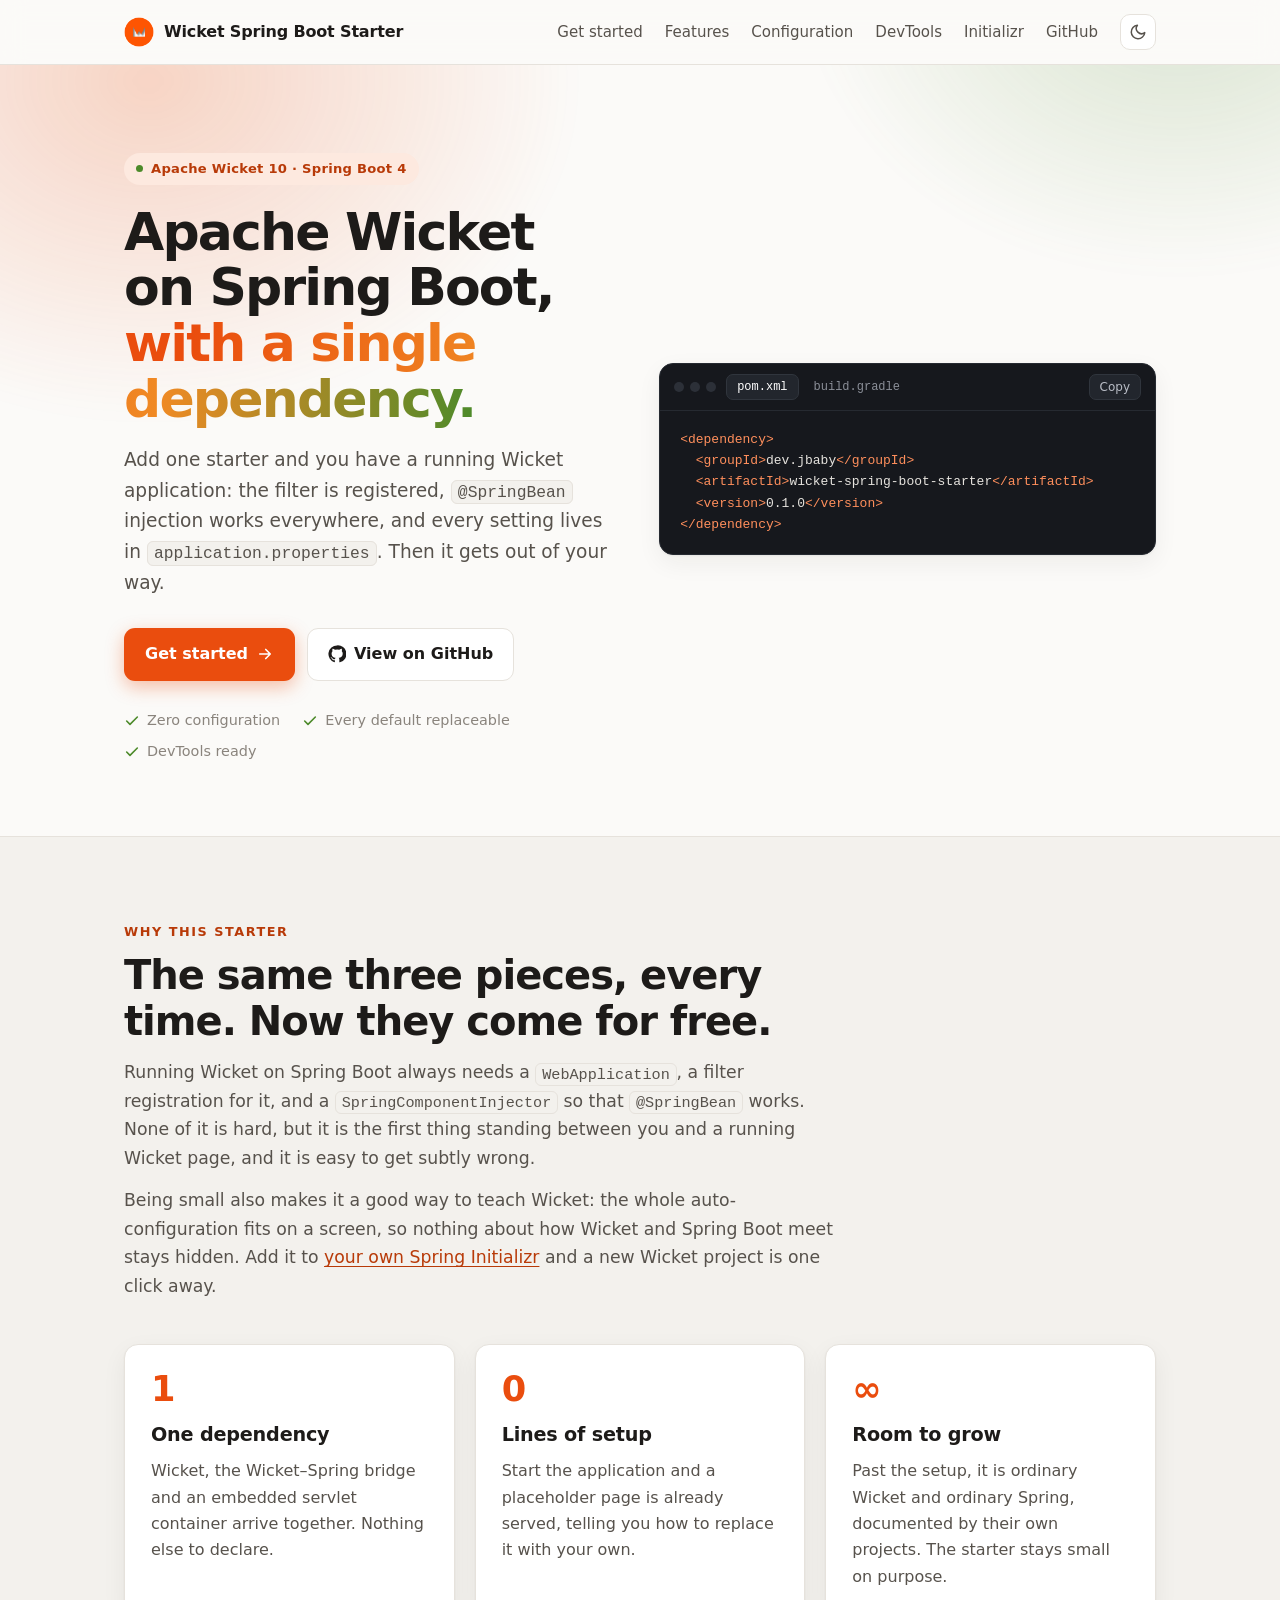
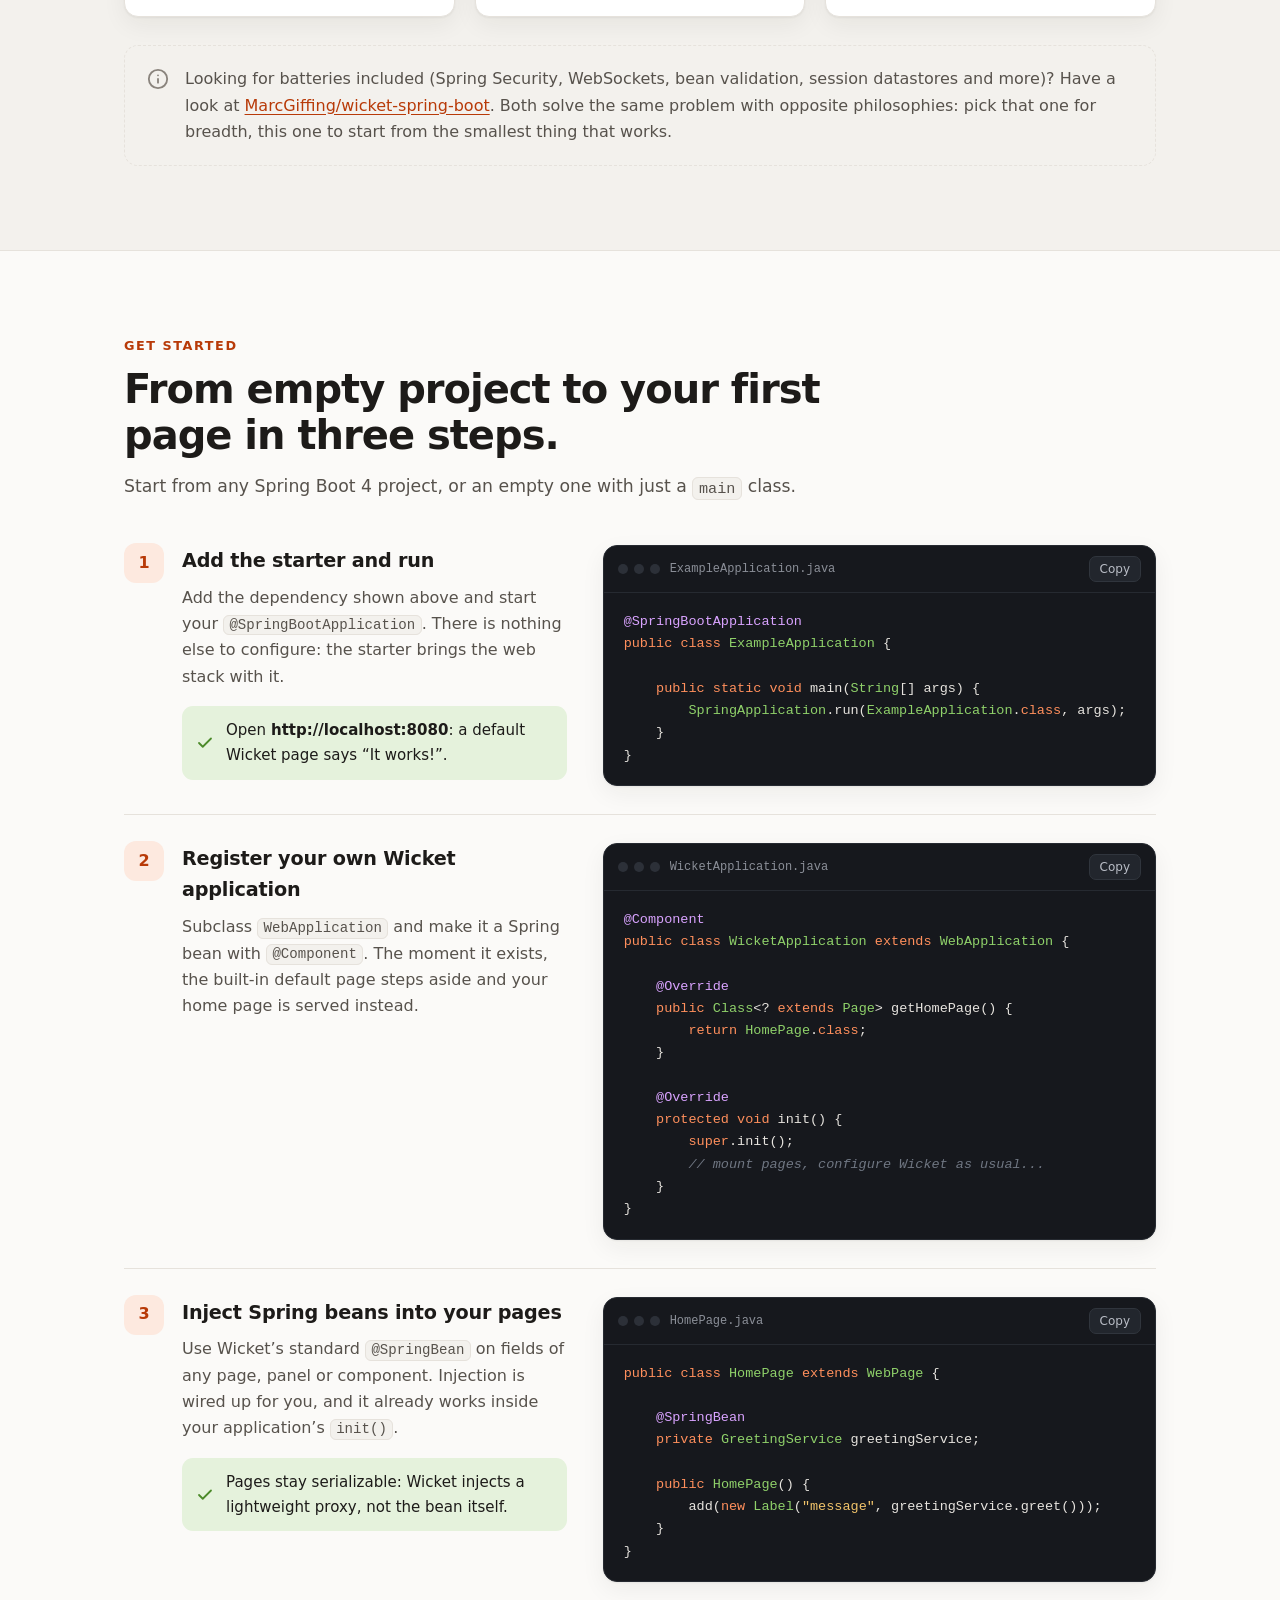
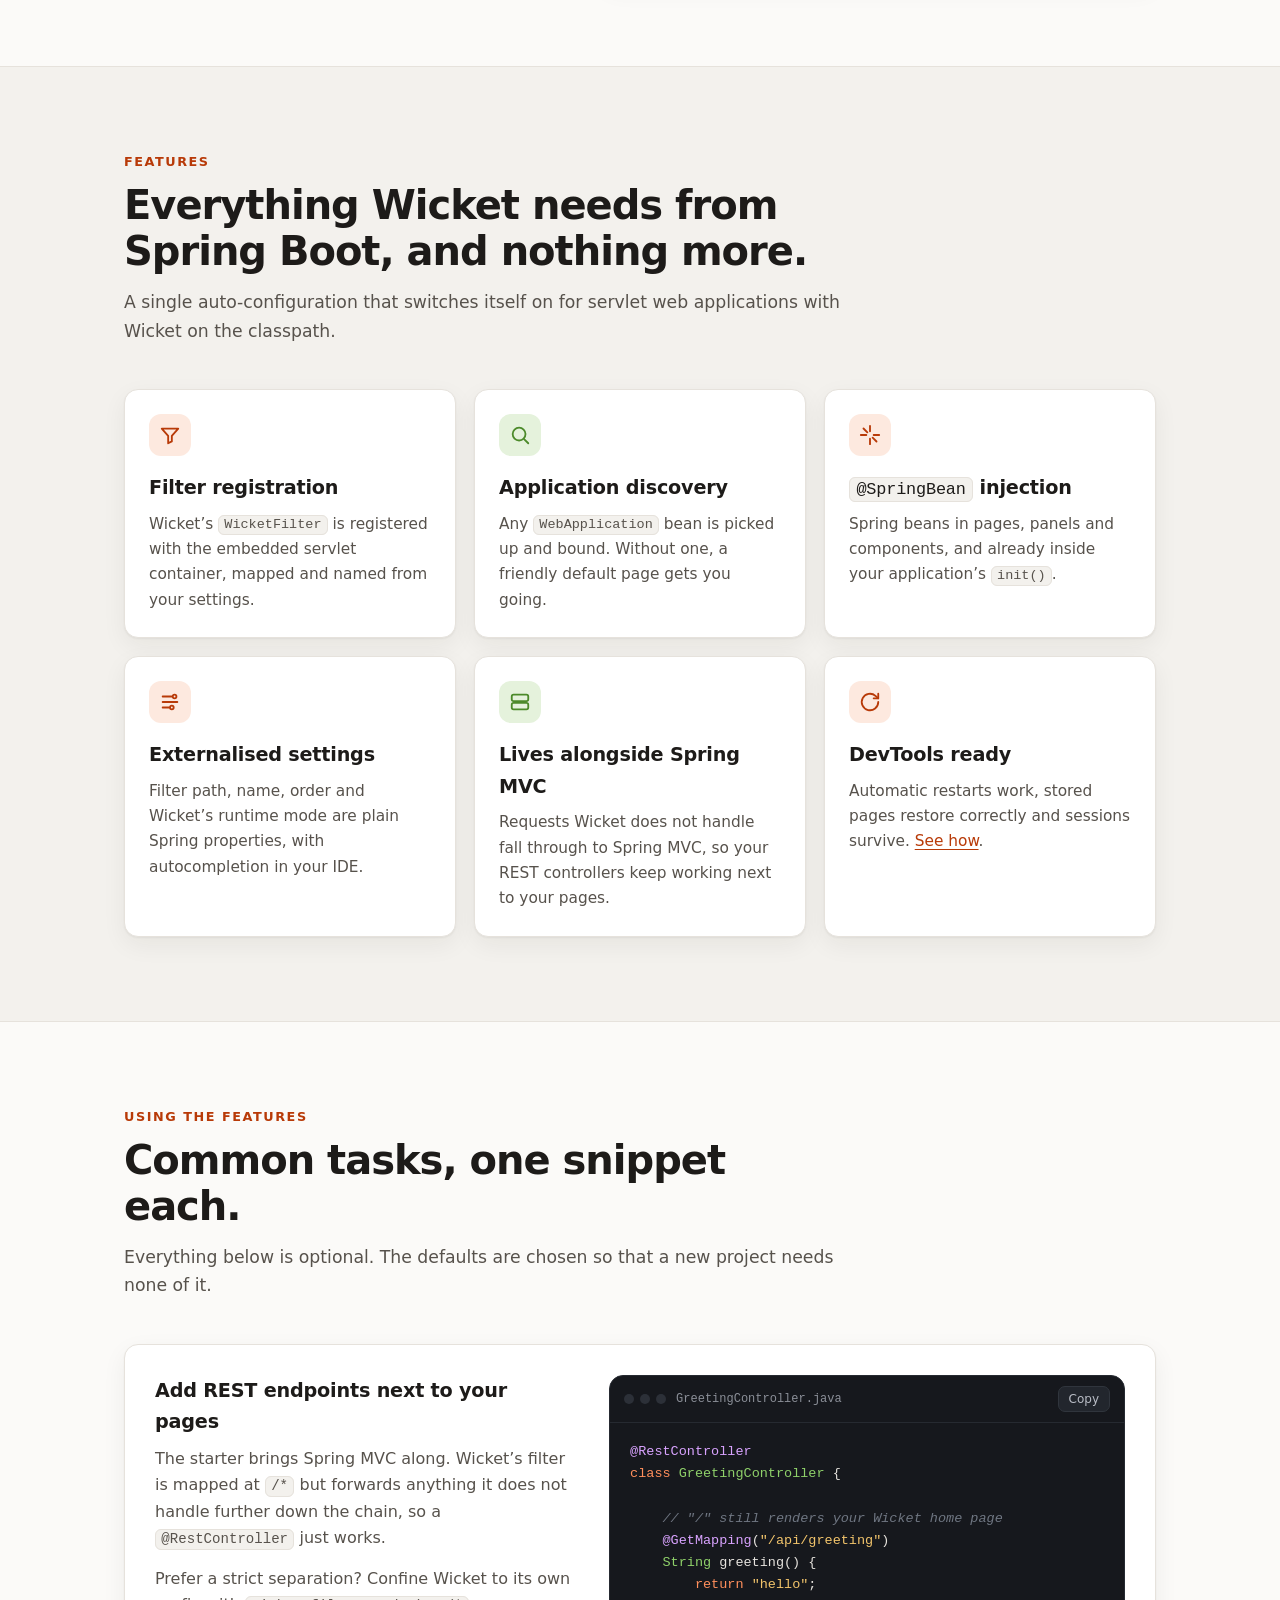
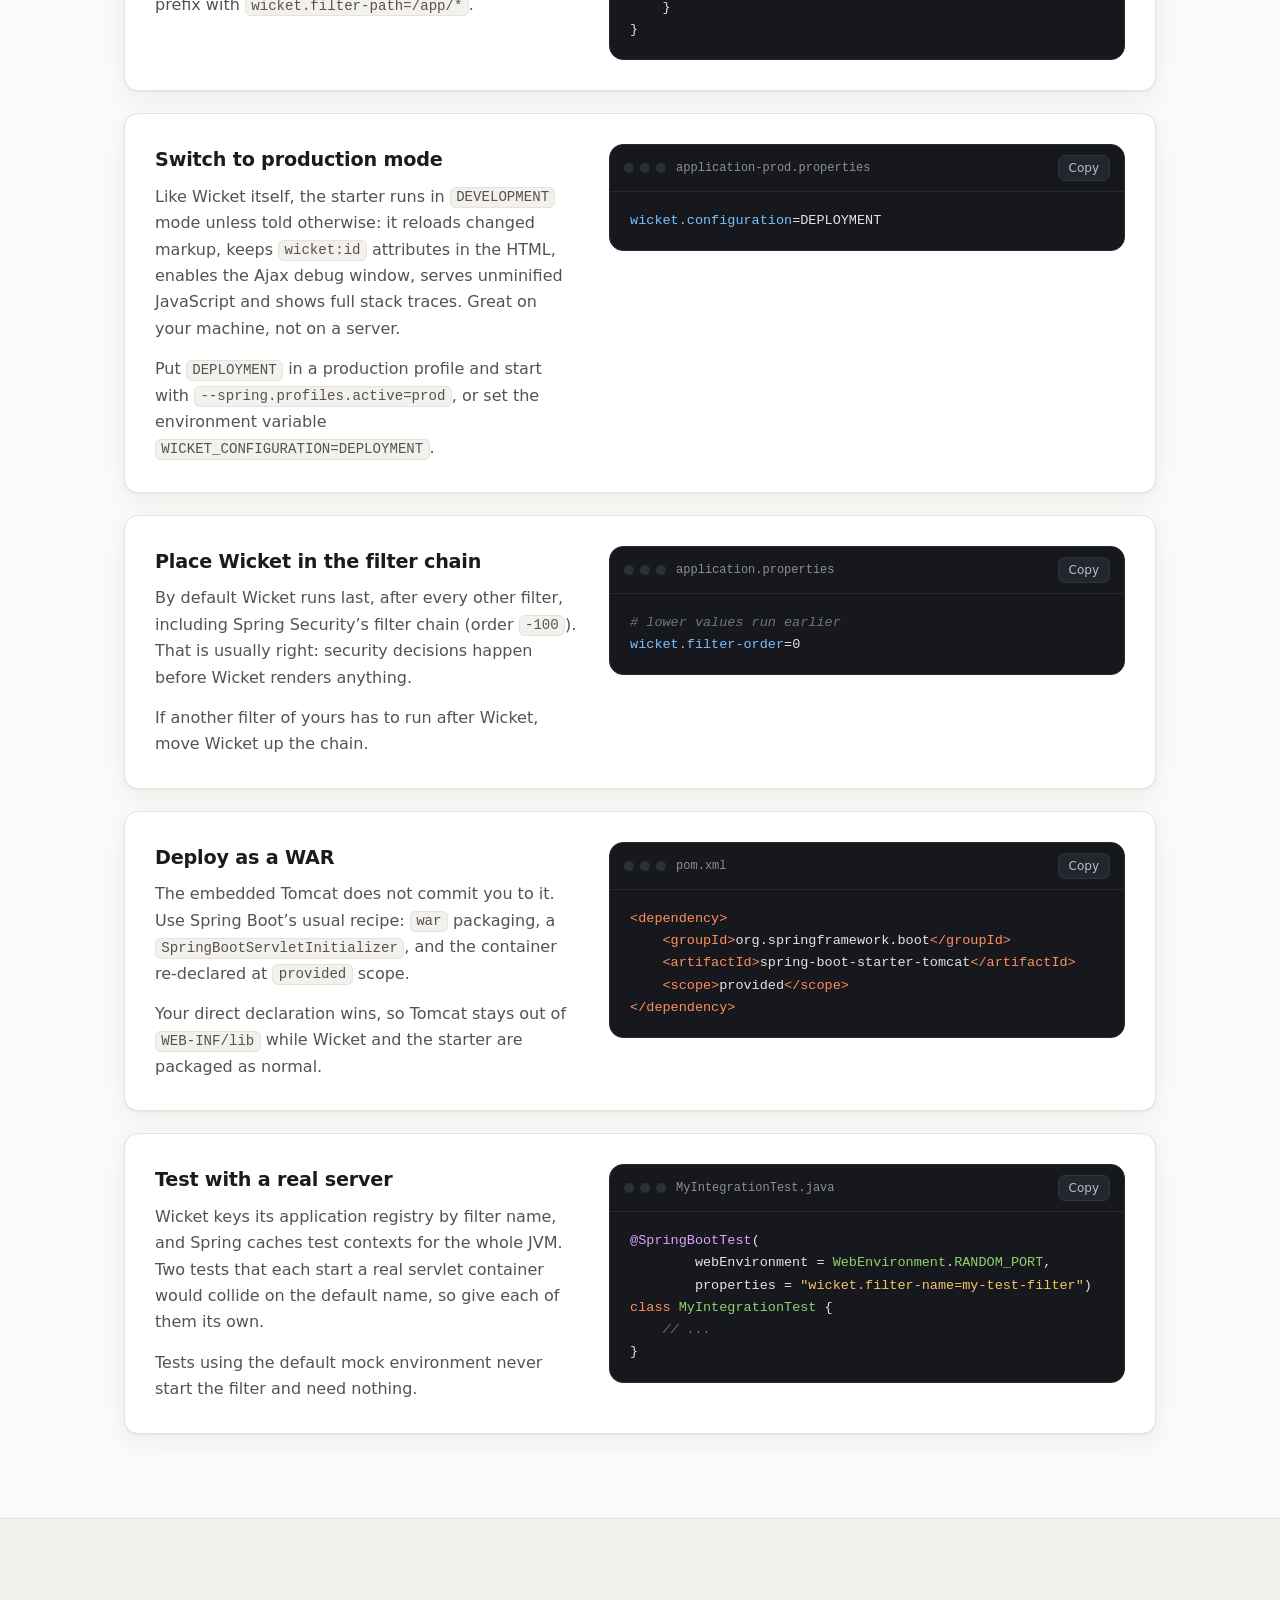
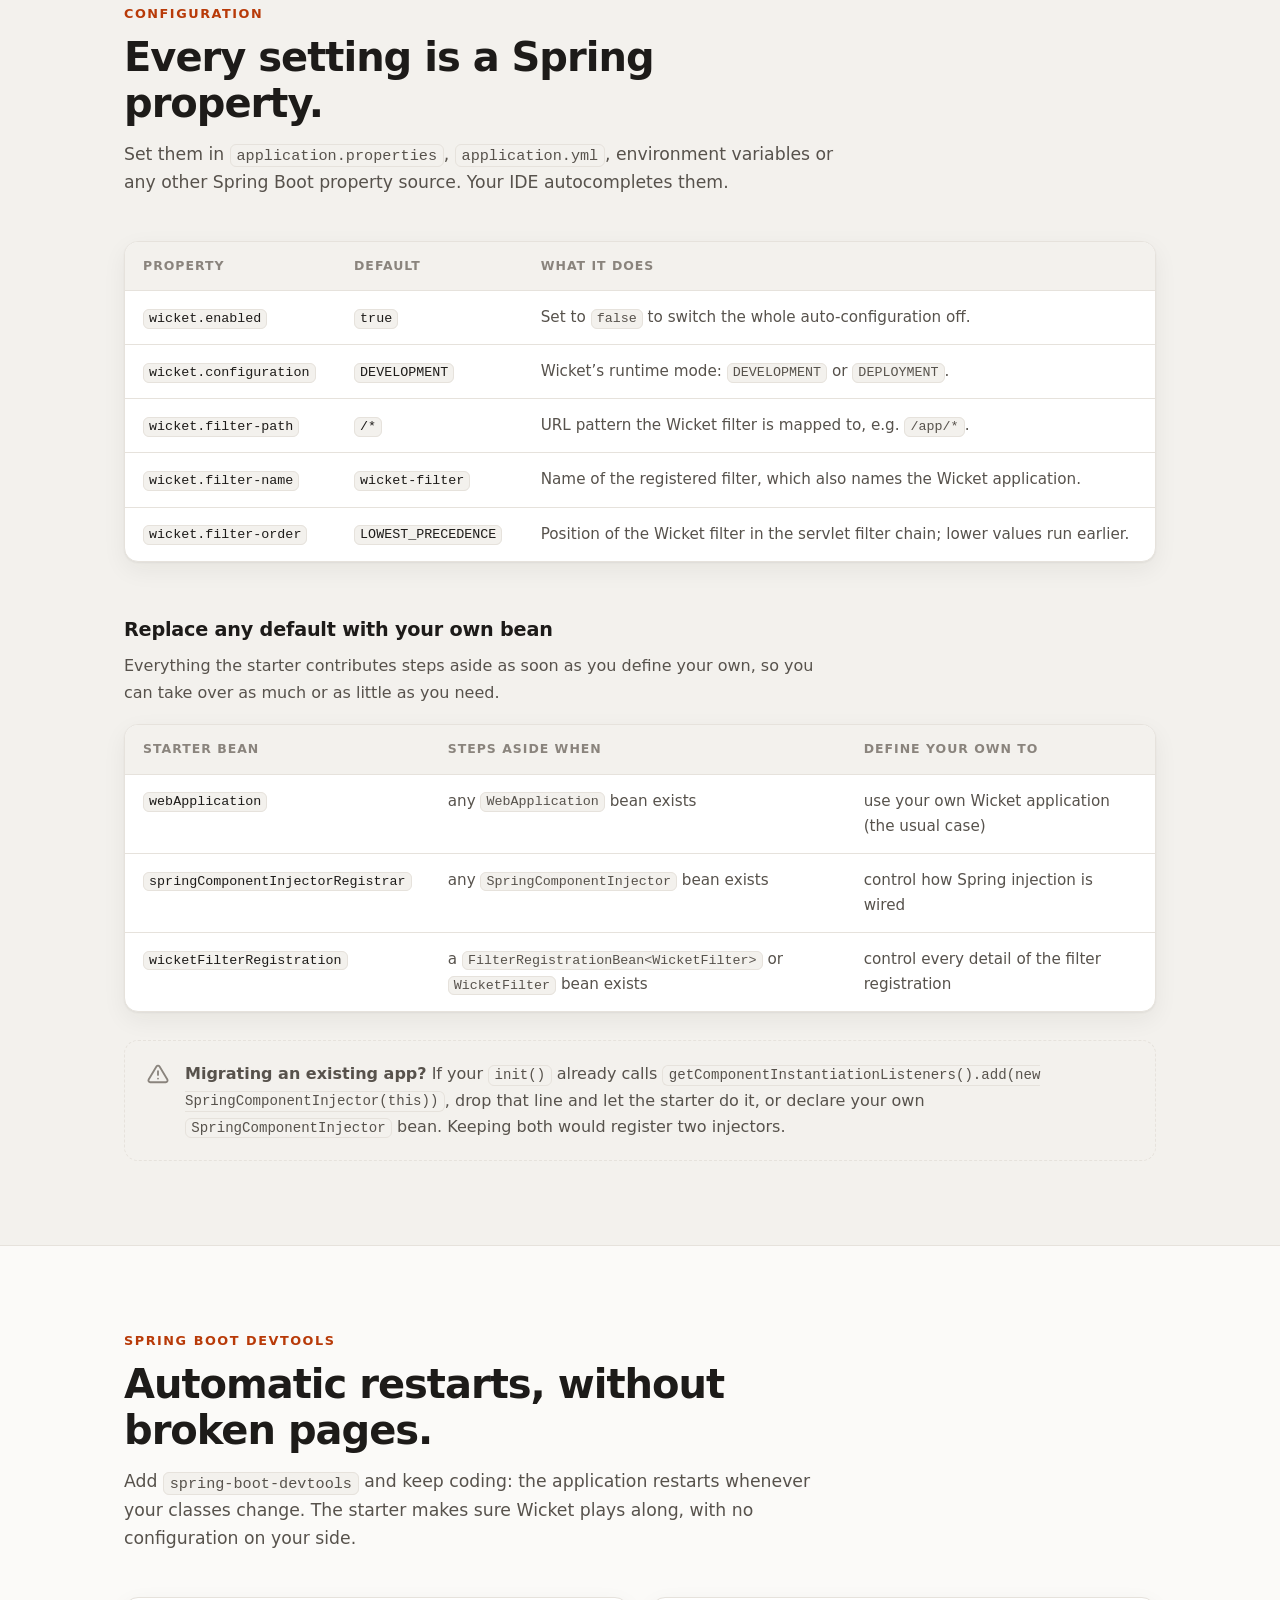
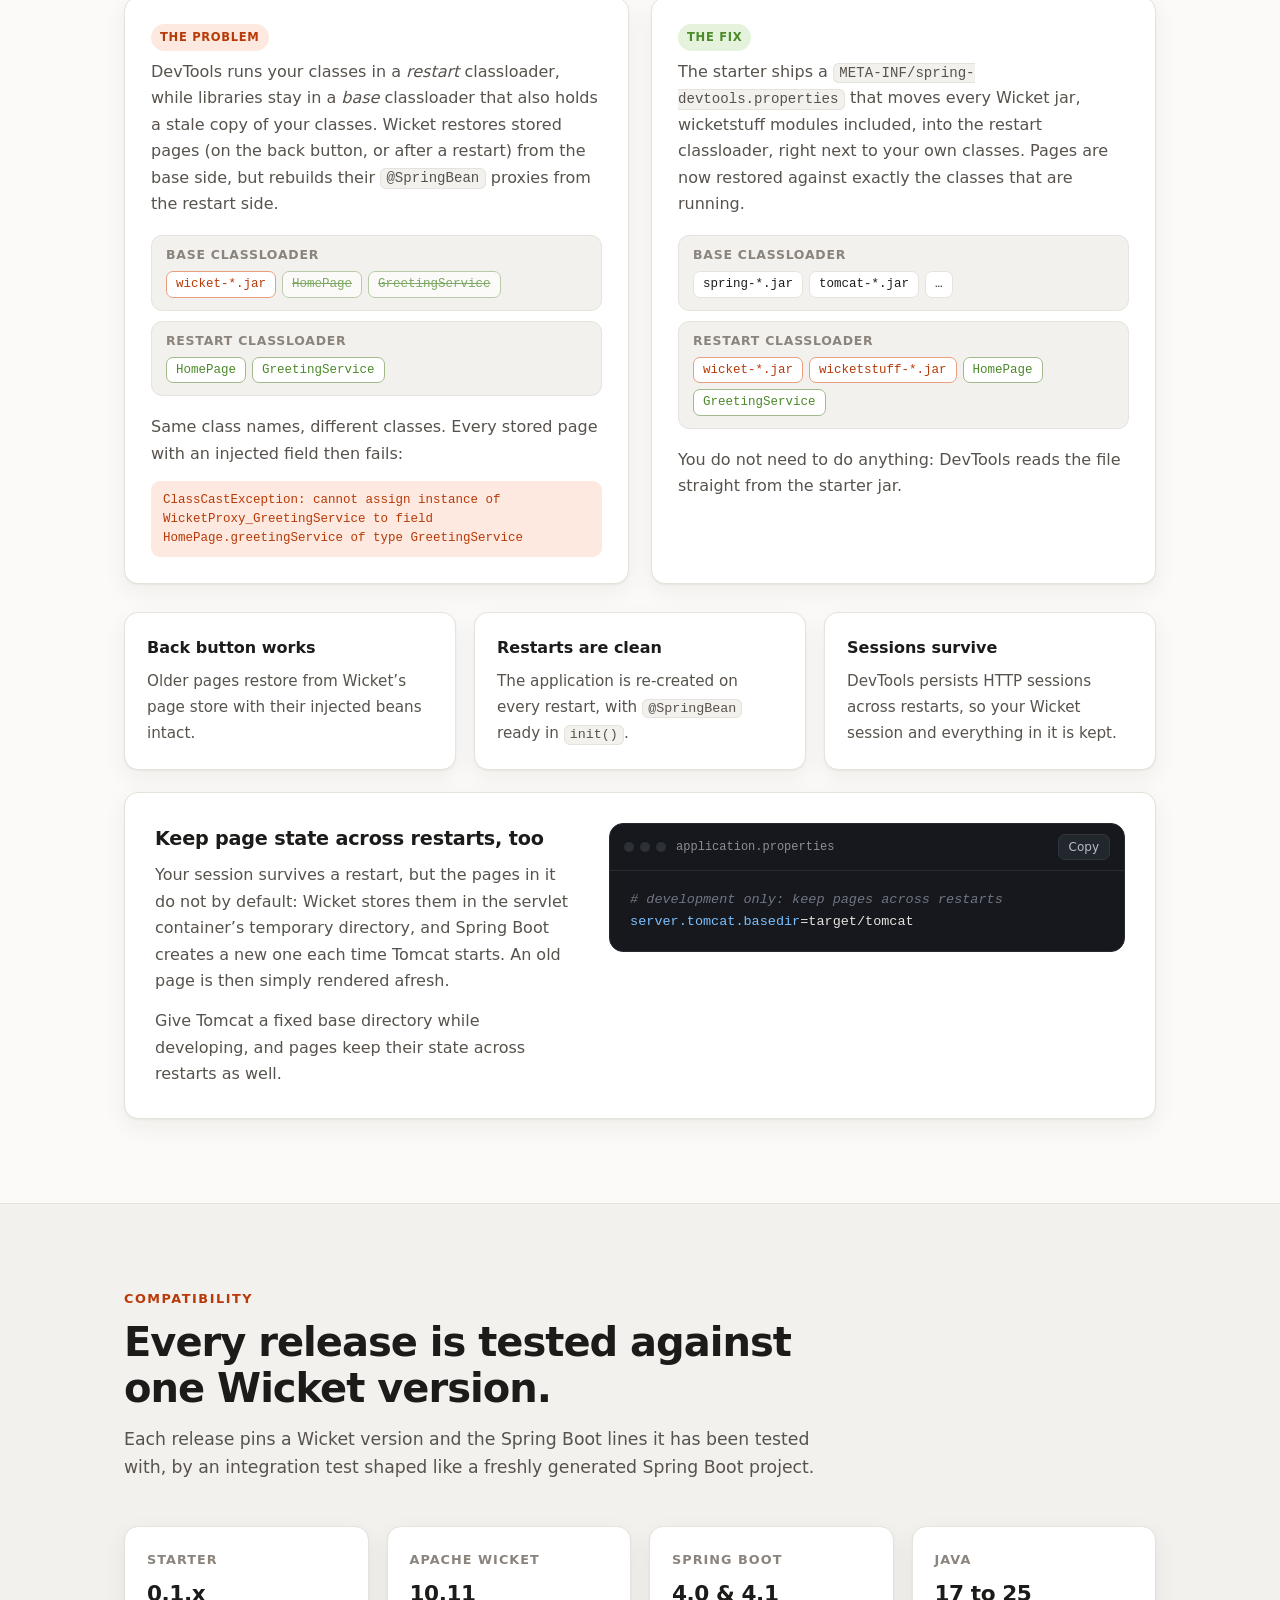
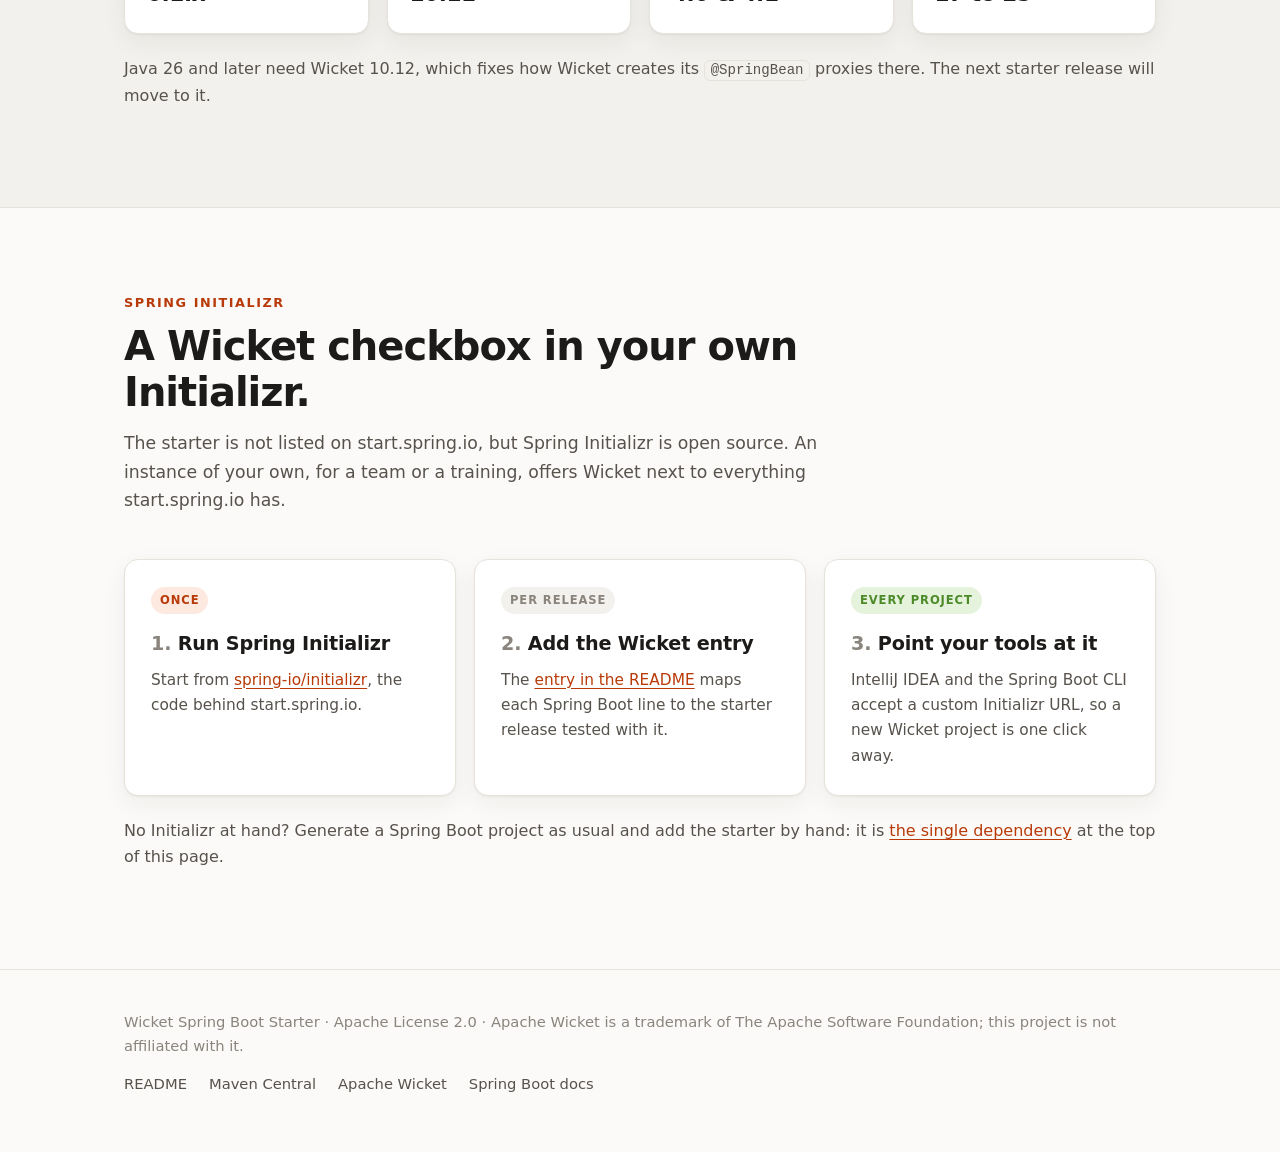
==== docs/index.html @ 843b78c4 "Drop "first release coming soon" from the project page 0.1.0 is on Maven Central, so the dependency " ====
<!DOCTYPE html>
<!--
   Licensed under the Apache License, Version 2.0 (the "License");
   you may not use this file except in compliance with the License.
   You may obtain a copy of the License at

        http://www.apache.org/licenses/LICENSE-2.0

   Unless required by applicable law or agreed to in writing, software
   distributed under the License is distributed on an "AS IS" BASIS,
   WITHOUT WARRANTIES OR CONDITIONS OF ANY KIND, either express or implied.
   See the License for the specific language governing permissions and
   limitations under the License.
-->
<html lang="en">
<head>
	<meta charset="utf-8">
	<meta name="viewport" content="width=device-width, initial-scale=1">
	<title>Wicket Spring Boot Starter</title>
	<meta name="description" content="Run Apache Wicket on Spring Boot with a single dependency: auto-configured filter, @SpringBean injection, externalised settings and DevTools support.">
	<meta property="og:title" content="Wicket Spring Boot Starter">
	<meta property="og:description" content="Apache Wicket on Spring Boot, with a single dependency.">
	<meta property="og:image" content="wicket-logo.png">
	<link rel="icon" type="image/png" href="wicket-logo.png">
	<style>
		:root {
			--bg: #fbfaf8;
			--bg-soft: #f3f1ed;
			--surface: #ffffff;
			--text: #1d1b19;
			--text-soft: #57524c;
			--text-faint: #8a847d;
			--border: #e6e2dc;
			--wicket: #ea4d0e;
			--wicket-soft: #fde9df;
			--wicket-text: #b83a08;
			--spring: #4c8a2a;
			--spring-soft: #e5f2dc;
			--code-bg: #16181d;
			--code-text: #e6e3de;
			--code-border: #262a31;
			--shadow: 0 1px 2px rgba(29, 27, 25, .05), 0 8px 24px rgba(29, 27, 25, .06);
			--radius: 14px;
			--mono: ui-monospace, "SF Mono", "JetBrains Mono", "Cascadia Code", Menlo, Consolas, monospace;
			--sans: ui-sans-serif, system-ui, -apple-system, "Segoe UI", Roboto, "Helvetica Neue", Arial, sans-serif;
			color-scheme: light;
		}

		@media (prefers-color-scheme: dark) {
			:root:not([data-theme="light"]) {
				--bg: #111214;
				--bg-soft: #17191c;
				--surface: #1b1d21;
				--text: #eceae6;
				--text-soft: #b3aea7;
				--text-faint: #827d76;
				--border: #2b2e33;
				--wicket: #ff6a2c;
				--wicket-soft: #3a1f14;
				--wicket-text: #ff8c5a;
				--spring: #7cc152;
				--spring-soft: #1e2e17;
				--code-bg: #0b0c0e;
				--code-text: #e6e3de;
				--code-border: #24272c;
				--shadow: 0 1px 2px rgba(0, 0, 0, .3), 0 8px 24px rgba(0, 0, 0, .25);
				color-scheme: dark;
			}
		}

		:root[data-theme="dark"] {
			--bg: #111214;
			--bg-soft: #17191c;
			--surface: #1b1d21;
			--text: #eceae6;
			--text-soft: #b3aea7;
			--text-faint: #827d76;
			--border: #2b2e33;
			--wicket: #ff6a2c;
			--wicket-soft: #3a1f14;
			--wicket-text: #ff8c5a;
			--spring: #7cc152;
			--spring-soft: #1e2e17;
			--code-bg: #0b0c0e;
			--code-text: #e6e3de;
			--code-border: #24272c;
			--shadow: 0 1px 2px rgba(0, 0, 0, .3), 0 8px 24px rgba(0, 0, 0, .25);
			color-scheme: dark;
		}

		*, *::before, *::after { box-sizing: border-box; }

		html { scroll-behavior: smooth; scroll-padding-top: 80px; }

		body {
			margin: 0;
			background: var(--bg);
			color: var(--text);
			font: 16px/1.65 var(--sans);
			-webkit-font-smoothing: antialiased;
			overflow-x: hidden;
		}

		a { color: var(--wicket-text); text-underline-offset: 3px; }
		a:hover { color: var(--wicket); }

		:focus-visible { outline: 2px solid var(--wicket); outline-offset: 3px; border-radius: 4px; }

		.skip { position: absolute; left: -999px; top: 8px; background: var(--surface); padding: 8px 14px; z-index: 100; }
		.skip:focus { left: 16px; }

		.wrap { max-width: 1080px; margin: 0 auto; padding: 0 24px; }

		code {
			font: .88em/1.5 var(--mono);
			background: var(--bg-soft);
			border: 1px solid var(--border);
			border-radius: 6px;
			padding: .1em .38em;
			overflow-wrap: break-word;
		}

		/* ---------- navigation ---------- */

		.nav {
			position: sticky; top: 0; z-index: 50;
			background: color-mix(in srgb, var(--bg) 82%, transparent);
			backdrop-filter: saturate(160%) blur(12px);
			-webkit-backdrop-filter: saturate(160%) blur(12px);
			border-bottom: 1px solid var(--border);
		}
		.nav .wrap { display: flex; align-items: center; gap: 24px; height: 64px; }
		.brand { display: flex; align-items: center; gap: 10px; color: var(--text); text-decoration: none; font-weight: 650; letter-spacing: -.01em; white-space: nowrap; }
		.brand img { width: 30px; height: 30px; }
		.nav-links { display: flex; gap: 22px; margin-left: auto; align-items: center; }
		.nav-links a { color: var(--text-soft); text-decoration: none; font-size: .94rem; }
		.nav-links a:hover { color: var(--text); }
		.theme-toggle {
			border: 1px solid var(--border); background: var(--surface); color: var(--text-soft);
			width: 36px; height: 36px; border-radius: 10px; cursor: pointer; display: grid; place-items: center;
		}
		.theme-toggle:hover { color: var(--text); }
		.theme-toggle svg { width: 18px; height: 18px; }

		@media (max-width: 760px) {
			.nav-links a:not(.keep) { display: none; }
			.nav .wrap { gap: 12px; }
		}

		/* ---------- hero ---------- */

		.hero { position: relative; padding: 88px 0 72px; overflow: hidden; }
		.hero::before {
			content: ""; position: absolute; inset: -40% -10% auto -10%; height: 140%; z-index: -1;
			background:
				radial-gradient(40% 45% at 18% 30%, color-mix(in srgb, var(--wicket) 22%, transparent), transparent 70%),
				radial-gradient(35% 40% at 85% 20%, color-mix(in srgb, var(--spring) 20%, transparent), transparent 70%);
			filter: blur(10px);
		}
		.hero-grid { display: grid; grid-template-columns: minmax(0, 1fr) minmax(0, 1.02fr); gap: 48px; align-items: center; }
		.hero .code pre { font-size: 13px; }
		.eyebrow {
			display: inline-flex; align-items: center; gap: 8px;
			font-size: .82rem; font-weight: 600; letter-spacing: .02em;
			color: var(--wicket-text); background: var(--wicket-soft);
			padding: 5px 12px; border-radius: 999px;
		}
		.eyebrow .dot { width: 7px; height: 7px; border-radius: 50%; background: var(--spring); }
		h1 {
			font-size: clamp(2.2rem, 4.6vw, 3.25rem); line-height: 1.07; letter-spacing: -.035em;
			margin: 20px 0 18px; font-weight: 750;
		}
		h1 .accent {
			background: linear-gradient(95deg, var(--wicket) 10%, #f08a24 55%, var(--spring) 100%);
			-webkit-background-clip: text; background-clip: text; color: transparent;
		}
		.lead { font-size: 1.16rem; color: var(--text-soft); max-width: 36em; margin: 0 0 30px; }
		.cta { display: flex; flex-wrap: wrap; gap: 12px; }
		.btn {
			display: inline-flex; align-items: center; gap: 8px;
			padding: 12px 20px; border-radius: 11px; font-weight: 600; text-decoration: none;
			border: 1px solid transparent; transition: transform .15s ease, box-shadow .15s ease;
		}
		.btn:hover { transform: translateY(-1px); }
		.btn-primary { background: var(--wicket); color: #fff; box-shadow: 0 6px 18px color-mix(in srgb, var(--wicket) 35%, transparent); }
		.btn-primary:hover { color: #fff; }
		.btn-secondary { background: var(--surface); color: var(--text); border-color: var(--border); }
		.btn-secondary:hover { color: var(--text); }
		.btn svg { width: 18px; height: 18px; }
		.hero-meta { margin-top: 28px; display: flex; flex-wrap: wrap; gap: 8px 22px; color: var(--text-faint); font-size: .9rem; }
		.hero-meta span { display: inline-flex; align-items: center; gap: 7px; }
		.hero-meta svg { width: 16px; height: 16px; color: var(--spring); }

		@media (max-width: 900px) {
			.hero { padding: 56px 0 48px; }
			.hero-grid { grid-template-columns: 1fr; gap: 36px; }
		}

		/* ---------- code blocks ---------- */

		.code {
			position: relative; background: var(--code-bg); color: var(--code-text);
			border: 1px solid var(--code-border); border-radius: var(--radius);
			box-shadow: var(--shadow); overflow: hidden; min-width: 0;
		}
		.code-head {
			display: flex; align-items: center; gap: 10px;
			padding: 10px 14px; border-bottom: 1px solid var(--code-border);
			font: 12px/1 var(--mono); color: #8b8f98;
		}
		.code-head .dots { display: flex; gap: 6px; }
		.code-head .dots i { width: 10px; height: 10px; border-radius: 50%; background: #2c3038; display: block; }
		.code-head .file { flex: 1; overflow: hidden; text-overflow: ellipsis; white-space: nowrap; }
		.copy {
			font: 12px/1 var(--sans); color: #b9bdc6; background: #22262d; border: 1px solid #30353d;
			padding: 6px 10px; border-radius: 7px; cursor: pointer;
		}
		.copy:hover { color: #fff; background: #2a2f37; }
		.code pre { margin: 0; padding: 18px 20px; overflow-x: auto; font: 13.5px/1.65 var(--mono); tab-size: 4; }
		.code pre code { background: none; border: 0; padding: 0; font: inherit; color: inherit; overflow-wrap: normal; }

		.tabs { display: flex; gap: 4px; }
		.tab {
			font: 12px/1 var(--mono); color: #8b8f98; background: none; border: 1px solid transparent;
			padding: 6px 10px; border-radius: 7px; cursor: pointer;
		}
		.tab[aria-selected="true"] { color: #fff; background: #22262d; border-color: #30353d; }
		.tab-panel[hidden] { display: none; }

		.tok-k { color: #ff8f5c; }
		.tok-t { color: #8fd16a; }
		.tok-s { color: #f2c46b; }
		.tok-a { color: #d9a3ff; }
		.tok-c { color: #6f7682; font-style: italic; }
		.tok-n { color: #79c0ff; }
		.tok-g { color: #ff8f5c; }
		.tok-p { color: #79c0ff; }

		/* ---------- sections ---------- */

		section { padding: 84px 0; }
		section.alt { background: var(--bg-soft); border-block: 1px solid var(--border); }
		.section-head { max-width: 720px; margin-bottom: 44px; }
		.kicker { font-size: .8rem; font-weight: 700; letter-spacing: .12em; text-transform: uppercase; color: var(--wicket-text); }
		h2 { font-size: clamp(1.8rem, 3.6vw, 2.5rem); line-height: 1.15; letter-spacing: -.025em; margin: 10px 0 14px; font-weight: 720; }
		h3 { font-size: 1.2rem; letter-spacing: -.01em; margin: 0 0 8px; font-weight: 680; }
		.section-head p { color: var(--text-soft); font-size: 1.08rem; margin: 0; }
		p { margin: 0 0 14px; }
		.muted { color: var(--text-soft); }

		@media (max-width: 700px) { section { padding: 60px 0; } }

		/* ---------- why ---------- */

		.why { display: grid; grid-template-columns: repeat(3, 1fr); gap: 20px; }
		.why .card { padding: 26px; }
		.why .num { font: 700 2.2rem/1 var(--sans); letter-spacing: -.03em; color: var(--wicket); margin-bottom: 12px; }
		.why .card p { color: var(--text-soft); margin: 0; }
		.aside {
			margin-top: 28px; display: flex; gap: 16px; align-items: flex-start;
			padding: 20px 22px; border-radius: var(--radius); border: 1px dashed var(--border); color: var(--text-soft);
		}
		.aside svg { flex: 0 0 22px; width: 22px; height: 22px; color: var(--text-faint); margin-top: 2px; }
		.aside p { margin: 0; }

		@media (max-width: 860px) { .why { grid-template-columns: 1fr; } }

		/* ---------- cards ---------- */

		.card {
			background: var(--surface); border: 1px solid var(--border);
			border-radius: var(--radius); box-shadow: var(--shadow);
		}

		/* ---------- steps ---------- */

		.steps { display: grid; gap: 28px; counter-reset: step; }
		.step { display: grid; grid-template-columns: 1fr 1.25fr; gap: 36px; align-items: start; }
		.step-text { position: relative; padding-left: 58px; }
		.step-text::before {
			counter-increment: step; content: counter(step);
			position: absolute; left: 0; top: -2px;
			width: 40px; height: 40px; border-radius: 12px; display: grid; place-items: center;
			font-weight: 750; color: var(--wicket-text); background: var(--wicket-soft);
		}
		.step-text p { color: var(--text-soft); }
		.step + .step { padding-top: 28px; border-top: 1px solid var(--border); }
		.result {
			display: flex; gap: 12px; align-items: center; margin-top: 16px;
			padding: 12px 14px; border-radius: 11px; background: var(--spring-soft); color: var(--text);
			font-size: .94rem;
		}
		.result svg { flex: 0 0 18px; width: 18px; height: 18px; color: var(--spring); }

		@media (max-width: 900px) { .step { grid-template-columns: 1fr; gap: 18px; } }

		/* ---------- features ---------- */

		.features { display: grid; grid-template-columns: repeat(3, 1fr); gap: 18px; }
		.feature { padding: 24px; }
		.feature .icon {
			width: 42px; height: 42px; border-radius: 12px; display: grid; place-items: center; margin-bottom: 16px;
			background: var(--wicket-soft); color: var(--wicket-text);
		}
		.feature:nth-child(3n+2) .icon { background: var(--spring-soft); color: var(--spring); }
		.feature .icon svg { width: 22px; height: 22px; }
		.feature p { color: var(--text-soft); margin: 0; font-size: .96rem; }

		@media (max-width: 900px) { .features { grid-template-columns: repeat(2, 1fr); } }
		@media (max-width: 600px) { .features { grid-template-columns: 1fr; } }

		/* ---------- guides ---------- */

		.guides { display: grid; gap: 22px; }
		.guide { display: grid; grid-template-columns: .9fr 1.1fr; gap: 32px; padding: 30px; align-items: start; }
		.guide p { color: var(--text-soft); }
		.guide p:last-child { margin-bottom: 0; }
		.guide .code { box-shadow: none; }

		@media (max-width: 900px) { .guide { grid-template-columns: 1fr; gap: 18px; padding: 22px; } }

		/* ---------- tables ---------- */

		.table-wrap { overflow-x: auto; border: 1px solid var(--border); border-radius: var(--radius); background: var(--surface); box-shadow: var(--shadow); }
		table { width: 100%; border-collapse: collapse; font-size: .95rem; }
		th, td { text-align: left; padding: 14px 18px; border-bottom: 1px solid var(--border); vertical-align: top; }
		th { font-size: .78rem; text-transform: uppercase; letter-spacing: .08em; color: var(--text-faint); font-weight: 650; background: var(--bg-soft); }
		tr:last-child td { border-bottom: 0; }
		td code { white-space: nowrap; }
		td.desc { color: var(--text-soft); min-width: 260px; }

		@media (max-width: 640px) {
			table, tbody, tr, td { display: block; }
			thead { display: none; }
			tr { padding: 16px 18px; border-bottom: 1px solid var(--border); }
			tr:last-child { border-bottom: 0; }
			td { padding: 3px 0; border: 0; }
			td.desc { min-width: 0; }
			td[data-label]::before {
				content: attr(data-label); display: block; margin-top: 8px;
				font-size: .72rem; text-transform: uppercase; letter-spacing: .08em; color: var(--text-faint); font-weight: 650;
			}
			td code { white-space: normal; }
		}

		.subhead { margin: 52px 0 18px; }
		.subhead p { color: var(--text-soft); max-width: 720px; }

		/* ---------- devtools ---------- */

		.dev-grid { display: grid; grid-template-columns: 1fr 1fr; gap: 22px; }
		.dev-card { padding: 26px; }
		.dev-card h3 { display: flex; align-items: center; gap: 10px; }
		.badge { font-size: .72rem; font-weight: 700; letter-spacing: .06em; text-transform: uppercase; padding: 4px 9px; border-radius: 999px; }
		.badge.bad { background: var(--wicket-soft); color: var(--wicket-text); }
		.badge.good { background: var(--spring-soft); color: var(--spring); }
		.loaders { display: grid; gap: 10px; margin: 18px 0; }
		.loader { border: 1px solid var(--border); border-radius: 11px; padding: 12px 14px; background: var(--bg-soft); }
		.loader .name { font: 600 .78rem/1.2 var(--sans); letter-spacing: .06em; text-transform: uppercase; color: var(--text-faint); margin-bottom: 8px; }
		.chips { display: flex; flex-wrap: wrap; gap: 6px; }
		.chip { font: 12.5px/1 var(--mono); padding: 6px 9px; border-radius: 7px; border: 1px solid var(--border); background: var(--surface); }
		.chip.wicket { border-color: color-mix(in srgb, var(--wicket) 45%, var(--border)); color: var(--wicket-text); }
		.chip.app { border-color: color-mix(in srgb, var(--spring) 45%, var(--border)); color: var(--spring); }
		.chip.stale { text-decoration: line-through; opacity: .7; }
		.error-line {
			font: 12.5px/1.5 var(--mono); padding: 10px 12px; border-radius: 9px;
			background: var(--wicket-soft); color: var(--wicket-text); overflow-wrap: anywhere;
		}
		.dev-card p { color: var(--text-soft); }
		.dev-card p:last-child { margin-bottom: 0; }
		.checks { list-style: none; padding: 0; margin: 28px 0 0; display: grid; grid-template-columns: repeat(3, 1fr); gap: 18px; }
		.checks li { padding: 22px; }
		.checks strong { display: block; margin-bottom: 6px; }
		.checks span { color: var(--text-soft); font-size: .95rem; }

		@media (max-width: 900px) {
			.dev-grid { grid-template-columns: 1fr; }
			.checks { grid-template-columns: 1fr; }
		}

		/* ---------- compatibility & footer ---------- */

		.compat { display: grid; grid-template-columns: repeat(4, 1fr); gap: 18px; }
		.compat .card { padding: 22px; }
		.compat .label { font-size: .8rem; color: var(--text-faint); text-transform: uppercase; letter-spacing: .08em; font-weight: 650; }
		.compat .value { font-size: 1.35rem; font-weight: 720; letter-spacing: -.02em; margin-top: 6px; }

		@media (max-width: 860px) { .compat { grid-template-columns: repeat(2, 1fr); } }

		.setup { display: grid; grid-template-columns: repeat(3, 1fr); gap: 18px; counter-reset: setup; }
		.setup .card { padding: 26px; }
		.setup .when {
			display: inline-block; font-size: .72rem; font-weight: 700; letter-spacing: .08em; text-transform: uppercase;
			padding: 4px 9px; border-radius: 999px; background: var(--bg-soft); color: var(--text-faint); margin-bottom: 14px;
		}
		.setup .card:first-child .when { background: var(--wicket-soft); color: var(--wicket-text); }
		.setup .card:last-child .when { background: var(--spring-soft); color: var(--spring); }
		.setup h3::before { counter-increment: setup; content: counter(setup) ". "; color: var(--text-faint); }
		.setup p { color: var(--text-soft); margin: 0; font-size: .96rem; }
		.note { margin-top: 22px; color: var(--text-soft); }

		@media (max-width: 860px) { .setup { grid-template-columns: 1fr; } }

		footer { padding: 40px 0 56px; color: var(--text-faint); font-size: .92rem; border-top: 1px solid var(--border); }
		footer .wrap { display: flex; flex-wrap: wrap; gap: 14px 28px; align-items: center; justify-content: space-between; }
		footer nav { display: flex; flex-wrap: wrap; gap: 8px 22px; }
		footer a { color: var(--text-soft); text-decoration: none; }
		footer a:hover { color: var(--text); }

		@media (prefers-reduced-motion: reduce) {
			html { scroll-behavior: auto; }
			.btn { transition: none; }
		}
	</style>
</head>
<body>
<a class="skip" href="#main">Skip to content</a>

<header class="nav">
	<div class="wrap">
		<a class="brand" href="#top"><img src="wicket-logo.png" alt="" width="30" height="30">Wicket Spring Boot Starter</a>
		<nav class="nav-links" aria-label="Sections">
			<a href="#get-started">Get started</a>
			<a href="#features">Features</a>
			<a href="#configuration">Configuration</a>
			<a href="#devtools">DevTools</a>
			<a href="#initializr">Initializr</a>
			<a class="keep" href="https://github.com/danielbartl/wicket-spring-boot-starter">GitHub</a>
			<button class="theme-toggle" type="button" aria-label="Toggle dark mode" title="Toggle dark mode">
				<svg viewBox="0 0 24 24" fill="none" stroke="currentColor" stroke-width="2" stroke-linecap="round" stroke-linejoin="round" aria-hidden="true"><path d="M21 12.8A9 9 0 1 1 11.2 3a7 7 0 0 0 9.8 9.8z"/></svg>
			</button>
		</nav>
	</div>
</header>

<main id="main">

	<!-- ============ hero ============ -->
	<div class="hero" id="top">
		<div class="wrap hero-grid">
			<div>
				<span class="eyebrow"><span class="dot"></span>Apache Wicket 10 &middot; Spring Boot 4</span>
				<h1>Apache Wicket on Spring Boot, <span class="accent">with a single dependency.</span></h1>
				<p class="lead">
					Add one starter and you have a running Wicket application: the filter is registered,
					<code>@SpringBean</code> injection works everywhere, and every setting lives in
					<code>application.properties</code>. Then it gets out of your way.
				</p>
				<div class="cta">
					<a class="btn btn-primary" href="#get-started">
						Get started
						<svg viewBox="0 0 24 24" fill="none" stroke="currentColor" stroke-width="2.2" stroke-linecap="round" stroke-linejoin="round" aria-hidden="true"><path d="M5 12h14M13 6l6 6-6 6"/></svg>
					</a>
					<a class="btn btn-secondary" href="https://github.com/danielbartl/wicket-spring-boot-starter">
						<svg viewBox="0 0 24 24" fill="currentColor" aria-hidden="true"><path d="M12 .5A11.5 11.5 0 0 0 8.4 22.9c.6.1.8-.3.8-.6v-2.1c-3.2.7-3.9-1.4-3.9-1.4-.5-1.3-1.3-1.7-1.3-1.7-1-.7.1-.7.1-.7 1.2.1 1.8 1.2 1.8 1.2 1 1.8 2.8 1.3 3.5 1 .1-.8.4-1.3.7-1.6-2.6-.3-5.3-1.3-5.3-5.7 0-1.3.5-2.3 1.2-3.1-.1-.3-.5-1.5.1-3.1 0 0 1-.3 3.2 1.2a11 11 0 0 1 5.8 0c2.2-1.5 3.2-1.2 3.2-1.2.6 1.6.2 2.8.1 3.1.8.8 1.2 1.8 1.2 3.1 0 4.4-2.7 5.4-5.3 5.7.4.4.8 1.1.8 2.2v3.3c0 .3.2.7.8.6A11.5 11.5 0 0 0 12 .5z"/></svg>
						View on GitHub
					</a>
				</div>
				<div class="hero-meta">
					<span><svg viewBox="0 0 24 24" fill="none" stroke="currentColor" stroke-width="2.4" stroke-linecap="round" stroke-linejoin="round" aria-hidden="true"><path d="M20 6 9 17l-5-5"/></svg>Zero configuration</span>
					<span><svg viewBox="0 0 24 24" fill="none" stroke="currentColor" stroke-width="2.4" stroke-linecap="round" stroke-linejoin="round" aria-hidden="true"><path d="M20 6 9 17l-5-5"/></svg>Every default replaceable</span>
					<span><svg viewBox="0 0 24 24" fill="none" stroke="currentColor" stroke-width="2.4" stroke-linecap="round" stroke-linejoin="round" aria-hidden="true"><path d="M20 6 9 17l-5-5"/></svg>DevTools ready</span>
				</div>
			</div>

			<div class="code" data-tabs>
				<div class="code-head">
					<span class="dots"><i></i><i></i><i></i></span>
					<div class="tabs" role="tablist" aria-label="Build tool">
						<button class="tab" role="tab" aria-selected="true" aria-controls="dep-maven" id="tab-maven">pom.xml</button>
						<button class="tab" role="tab" aria-selected="false" aria-controls="dep-gradle" id="tab-gradle" tabindex="-1">build.gradle</button>
					</div>
					<span class="file"></span>
					<button class="copy" type="button">Copy</button>
				</div>
				<div class="tab-panel" id="dep-maven" role="tabpanel" aria-labelledby="tab-maven">
<pre><code data-lang="xml">&lt;dependency&gt;
  &lt;groupId&gt;dev.jbaby&lt;/groupId&gt;
  &lt;artifactId&gt;wicket-spring-boot-starter&lt;/artifactId&gt;
  &lt;version&gt;0.1.0&lt;/version&gt;
&lt;/dependency&gt;</code></pre>
				</div>
				<div class="tab-panel" id="dep-gradle" role="tabpanel" aria-labelledby="tab-gradle" hidden>
<pre><code data-lang="gradle">dependencies {
  implementation 'dev.jbaby:wicket-spring-boot-starter:0.1.0'
}</code></pre>
				</div>
			</div>
		</div>
	</div>

	<!-- ============ why ============ -->
	<section class="alt" id="why">
		<div class="wrap">
			<div class="section-head">
				<div class="kicker">Why this starter</div>
				<h2>The same three pieces, every time. Now they come for free.</h2>
				<p>
					Running Wicket on Spring Boot always needs a <code>WebApplication</code>, a filter
					registration for it, and a <code>SpringComponentInjector</code> so that
					<code>@SpringBean</code> works. None of it is hard, but it is the first thing standing
					between you and a running Wicket page, and it is easy to get subtly wrong.
				</p>
				<p style="margin-top: 14px">
					Being small also makes it a good way to teach Wicket: the whole auto-configuration fits on
					a screen, so nothing about how Wicket and Spring Boot meet stays hidden. Add it to
					<a href="#initializr">your own Spring Initializr</a> and a new Wicket project is one click
					away.
				</p>
			</div>
			<div class="why">
				<div class="card">
					<div class="num">1</div>
					<h3>One dependency</h3>
					<p>Wicket, the Wicket–Spring bridge and an embedded servlet container arrive together. Nothing else to declare.</p>
				</div>
				<div class="card">
					<div class="num">0</div>
					<h3>Lines of setup</h3>
					<p>Start the application and a placeholder page is already served, telling you how to replace it with your own.</p>
				</div>
				<div class="card">
					<div class="num">&infin;</div>
					<h3>Room to grow</h3>
					<p>Past the setup, it is ordinary Wicket and ordinary Spring, documented by their own projects. The starter stays small on purpose.</p>
				</div>
			</div>
			<div class="aside">
				<svg viewBox="0 0 24 24" fill="none" stroke="currentColor" stroke-width="2" stroke-linecap="round" stroke-linejoin="round" aria-hidden="true"><circle cx="12" cy="12" r="10"/><path d="M12 16v-4M12 8h.01"/></svg>
				<p>
					Looking for batteries included (Spring Security, WebSockets, bean validation, session
					datastores and more)? Have a look at
					<a href="https://github.com/MarcGiffing/wicket-spring-boot">MarcGiffing/wicket-spring-boot</a>.
					Both solve the same problem with opposite philosophies: pick that one for breadth, this one
					to start from the smallest thing that works.
				</p>
			</div>
		</div>
	</section>

	<!-- ============ get started ============ -->
	<section id="get-started">
		<div class="wrap">
			<div class="section-head">
				<div class="kicker">Get started</div>
				<h2>From empty project to your first page in three steps.</h2>
				<p>Start from any Spring Boot 4 project, or an empty one with just a <code>main</code> class.</p>
			</div>

			<div class="steps">
				<div class="step">
					<div class="step-text">
						<h3>Add the starter and run</h3>
						<p>
							Add the dependency shown above and start your <code>@SpringBootApplication</code>.
							There is nothing else to configure: the starter brings the web stack with it.
						</p>
						<div class="result">
							<svg viewBox="0 0 24 24" fill="none" stroke="currentColor" stroke-width="2.4" stroke-linecap="round" stroke-linejoin="round" aria-hidden="true"><path d="M20 6 9 17l-5-5"/></svg>
							<span>Open <strong>http://localhost:8080</strong>: a default Wicket page says &ldquo;It works!&rdquo;.</span>
						</div>
					</div>
					<div class="code">
						<div class="code-head"><span class="dots"><i></i><i></i><i></i></span><span class="file">ExampleApplication.java</span><button class="copy" type="button">Copy</button></div>
<pre><code data-lang="java">@SpringBootApplication
public class ExampleApplication {

    public static void main(String[] args) {
        SpringApplication.run(ExampleApplication.class, args);
    }
}</code></pre>
					</div>
				</div>

				<div class="step">
					<div class="step-text">
						<h3>Register your own Wicket application</h3>
						<p>
							Subclass <code>WebApplication</code> and make it a Spring bean with
							<code>@Component</code>. The moment it exists, the built-in default page steps
							aside and your home page is served instead.
						</p>
					</div>
					<div class="code">
						<div class="code-head"><span class="dots"><i></i><i></i><i></i></span><span class="file">WicketApplication.java</span><button class="copy" type="button">Copy</button></div>
<pre><code data-lang="java">@Component
public class WicketApplication extends WebApplication {

    @Override
    public Class&lt;? extends Page&gt; getHomePage() {
        return HomePage.class;
    }

    @Override
    protected void init() {
        super.init();
        // mount pages, configure Wicket as usual...
    }
}</code></pre>
					</div>
				</div>

				<div class="step">
					<div class="step-text">
						<h3>Inject Spring beans into your pages</h3>
						<p>
							Use Wicket&rsquo;s standard <code>@SpringBean</code> on fields of any page, panel or
							component. Injection is wired up for you, and it already works inside your
							application&rsquo;s <code>init()</code>.
						</p>
						<div class="result">
							<svg viewBox="0 0 24 24" fill="none" stroke="currentColor" stroke-width="2.4" stroke-linecap="round" stroke-linejoin="round" aria-hidden="true"><path d="M20 6 9 17l-5-5"/></svg>
							<span>Pages stay serializable: Wicket injects a lightweight proxy, not the bean itself.</span>
						</div>
					</div>
					<div class="code">
						<div class="code-head"><span class="dots"><i></i><i></i><i></i></span><span class="file">HomePage.java</span><button class="copy" type="button">Copy</button></div>
<pre><code data-lang="java">public class HomePage extends WebPage {

    @SpringBean
    private GreetingService greetingService;

    public HomePage() {
        add(new Label("message", greetingService.greet()));
    }
}</code></pre>
					</div>
				</div>
			</div>
		</div>
	</section>

	<!-- ============ features ============ -->
	<section class="alt" id="features">
		<div class="wrap">
			<div class="section-head">
				<div class="kicker">Features</div>
				<h2>Everything Wicket needs from Spring Boot, and nothing more.</h2>
				<p>A single auto-configuration that switches itself on for servlet web applications with Wicket on the classpath.</p>
			</div>
			<div class="features">
				<div class="card feature">
					<div class="icon"><svg viewBox="0 0 24 24" fill="none" stroke="currentColor" stroke-width="2" stroke-linecap="round" stroke-linejoin="round" aria-hidden="true"><path d="M3 5h18l-7 8v6l-4 2v-8z"/></svg></div>
					<h3>Filter registration</h3>
					<p>Wicket&rsquo;s <code>WicketFilter</code> is registered with the embedded servlet container, mapped and named from your settings.</p>
				</div>
				<div class="card feature">
					<div class="icon"><svg viewBox="0 0 24 24" fill="none" stroke="currentColor" stroke-width="2" stroke-linecap="round" stroke-linejoin="round" aria-hidden="true"><circle cx="11" cy="11" r="7"/><path d="m21 21-4.3-4.3"/></svg></div>
					<h3>Application discovery</h3>
					<p>Any <code>WebApplication</code> bean is picked up and bound. Without one, a friendly default page gets you going.</p>
				</div>
				<div class="card feature">
					<div class="icon"><svg viewBox="0 0 24 24" fill="none" stroke="currentColor" stroke-width="2" stroke-linecap="round" stroke-linejoin="round" aria-hidden="true"><path d="M12 2v6M12 16v6M4.9 4.9l4.2 4.2M14.9 14.9l4.2 4.2M2 12h6M16 12h6"/></svg></div>
					<h3><code>@SpringBean</code> injection</h3>
					<p>Spring beans in pages, panels and components, and already inside your application&rsquo;s <code>init()</code>.</p>
				</div>
				<div class="card feature">
					<div class="icon"><svg viewBox="0 0 24 24" fill="none" stroke="currentColor" stroke-width="2" stroke-linecap="round" stroke-linejoin="round" aria-hidden="true"><path d="M4 6h10M4 12h16M4 18h7"/><circle cx="17" cy="6" r="2"/><circle cx="14" cy="18" r="2"/></svg></div>
					<h3>Externalised settings</h3>
					<p>Filter path, name, order and Wicket&rsquo;s runtime mode are plain Spring properties, with autocompletion in your IDE.</p>
				</div>
				<div class="card feature">
					<div class="icon"><svg viewBox="0 0 24 24" fill="none" stroke="currentColor" stroke-width="2" stroke-linecap="round" stroke-linejoin="round" aria-hidden="true"><rect x="3" y="4" width="18" height="7" rx="2"/><rect x="3" y="13" width="18" height="7" rx="2"/></svg></div>
					<h3>Lives alongside Spring MVC</h3>
					<p>Requests Wicket does not handle fall through to Spring MVC, so your REST controllers keep working next to your pages.</p>
				</div>
				<div class="card feature">
					<div class="icon"><svg viewBox="0 0 24 24" fill="none" stroke="currentColor" stroke-width="2" stroke-linecap="round" stroke-linejoin="round" aria-hidden="true"><path d="M21 12a9 9 0 1 1-3-6.7L21 8"/><path d="M21 3v5h-5"/></svg></div>
					<h3>DevTools ready</h3>
					<p>Automatic restarts work, stored pages restore correctly and sessions survive. <a href="#devtools">See how</a>.</p>
				</div>
			</div>
		</div>
	</section>

	<!-- ============ how-to guides ============ -->
	<section id="guides">
		<div class="wrap">
			<div class="section-head">
				<div class="kicker">Using the features</div>
				<h2>Common tasks, one snippet each.</h2>
				<p>Everything below is optional. The defaults are chosen so that a new project needs none of it.</p>
			</div>

			<div class="guides">
				<div class="card guide">
					<div>
						<h3>Add REST endpoints next to your pages</h3>
						<p>
							The starter brings Spring MVC along. Wicket&rsquo;s filter is mapped at <code>/*</code>
							but forwards anything it does not handle further down the chain, so a
							<code>@RestController</code> just works.
						</p>
						<p>
							Prefer a strict separation? Confine Wicket to its own prefix with
							<code>wicket.filter-path=/app/*</code>.
						</p>
					</div>
					<div class="code">
						<div class="code-head"><span class="dots"><i></i><i></i><i></i></span><span class="file">GreetingController.java</span><button class="copy" type="button">Copy</button></div>
<pre><code data-lang="java">@RestController
class GreetingController {

    // "/" still renders your Wicket home page
    @GetMapping("/api/greeting")
    String greeting() {
        return "hello";
    }
}</code></pre>
					</div>
				</div>

				<div class="card guide">
					<div>
						<h3>Switch to production mode</h3>
						<p>
							Like Wicket itself, the starter runs in <code>DEVELOPMENT</code> mode unless told
							otherwise: it reloads changed markup, keeps <code>wicket:id</code> attributes in the
							HTML, enables the Ajax debug window, serves unminified JavaScript and shows full stack
							traces. Great on your machine, not on a server.
						</p>
						<p>
							Put <code>DEPLOYMENT</code> in a production profile and start with
							<code>--spring.profiles.active=prod</code>, or set the environment variable
							<code>WICKET_CONFIGURATION=DEPLOYMENT</code>.
						</p>
					</div>
					<div class="code">
						<div class="code-head"><span class="dots"><i></i><i></i><i></i></span><span class="file">application-prod.properties</span><button class="copy" type="button">Copy</button></div>
<pre><code data-lang="properties">wicket.configuration=DEPLOYMENT</code></pre>
					</div>
				</div>

				<div class="card guide">
					<div>
						<h3>Place Wicket in the filter chain</h3>
						<p>
							By default Wicket runs last, after every other filter, including Spring
							Security&rsquo;s filter chain (order <code>-100</code>). That is usually right:
							security decisions happen before Wicket renders anything.
						</p>
						<p>If another filter of yours has to run after Wicket, move Wicket up the chain.</p>
					</div>
					<div class="code">
						<div class="code-head"><span class="dots"><i></i><i></i><i></i></span><span class="file">application.properties</span><button class="copy" type="button">Copy</button></div>
<pre><code data-lang="properties"># lower values run earlier
wicket.filter-order=0</code></pre>
					</div>
				</div>

				<div class="card guide">
					<div>
						<h3>Deploy as a WAR</h3>
						<p>
							The embedded Tomcat does not commit you to it. Use Spring Boot&rsquo;s usual recipe:
							<code>war</code> packaging, a <code>SpringBootServletInitializer</code>, and the
							container re-declared at <code>provided</code> scope.
						</p>
						<p>Your direct declaration wins, so Tomcat stays out of <code>WEB-INF/lib</code> while Wicket and the starter are packaged as normal.</p>
					</div>
					<div class="code">
						<div class="code-head"><span class="dots"><i></i><i></i><i></i></span><span class="file">pom.xml</span><button class="copy" type="button">Copy</button></div>
<pre><code data-lang="xml">&lt;dependency&gt;
    &lt;groupId&gt;org.springframework.boot&lt;/groupId&gt;
    &lt;artifactId&gt;spring-boot-starter-tomcat&lt;/artifactId&gt;
    &lt;scope&gt;provided&lt;/scope&gt;
&lt;/dependency&gt;</code></pre>
					</div>
				</div>

				<div class="card guide">
					<div>
						<h3>Test with a real server</h3>
						<p>
							Wicket keys its application registry by filter name, and Spring caches test contexts
							for the whole JVM. Two tests that each start a real servlet container would collide on
							the default name, so give each of them its own.
						</p>
						<p>Tests using the default mock environment never start the filter and need nothing.</p>
					</div>
					<div class="code">
						<div class="code-head"><span class="dots"><i></i><i></i><i></i></span><span class="file">MyIntegrationTest.java</span><button class="copy" type="button">Copy</button></div>
<pre><code data-lang="java">@SpringBootTest(
        webEnvironment = WebEnvironment.RANDOM_PORT,
        properties = "wicket.filter-name=my-test-filter")
class MyIntegrationTest {
    // ...
}</code></pre>
					</div>
				</div>
			</div>
		</div>
	</section>

	<!-- ============ configuration ============ -->
	<section class="alt" id="configuration">
		<div class="wrap">
			<div class="section-head">
				<div class="kicker">Configuration</div>
				<h2>Every setting is a Spring property.</h2>
				<p>Set them in <code>application.properties</code>, <code>application.yml</code>, environment variables or any other Spring Boot property source. Your IDE autocompletes them.</p>
			</div>

			<div class="table-wrap">
				<table>
					<thead><tr><th>Property</th><th>Default</th><th>What it does</th></tr></thead>
					<tbody>
						<tr><td><code>wicket.enabled</code></td><td data-label="Default"><code>true</code></td><td data-label="What it does" class="desc">Set to <code>false</code> to switch the whole auto-configuration off.</td></tr>
						<tr><td><code>wicket.configuration</code></td><td data-label="Default"><code>DEVELOPMENT</code></td><td data-label="What it does" class="desc">Wicket&rsquo;s runtime mode: <code>DEVELOPMENT</code> or <code>DEPLOYMENT</code>.</td></tr>
						<tr><td><code>wicket.filter-path</code></td><td data-label="Default"><code>/*</code></td><td data-label="What it does" class="desc">URL pattern the Wicket filter is mapped to, e.g. <code>/app/*</code>.</td></tr>
						<tr><td><code>wicket.filter-name</code></td><td data-label="Default"><code>wicket-filter</code></td><td data-label="What it does" class="desc">Name of the registered filter, which also names the Wicket application.</td></tr>
						<tr><td><code>wicket.filter-order</code></td><td data-label="Default"><code>LOWEST_PRECEDENCE</code></td><td data-label="What it does" class="desc">Position of the Wicket filter in the servlet filter chain; lower values run earlier.</td></tr>
					</tbody>
				</table>
			</div>

			<div class="subhead">
				<h3>Replace any default with your own bean</h3>
				<p>Everything the starter contributes steps aside as soon as you define your own, so you can take over as much or as little as you need.</p>
			</div>
			<div class="table-wrap">
				<table>
					<thead><tr><th>Starter bean</th><th>Steps aside when</th><th>Define your own to</th></tr></thead>
					<tbody>
						<tr><td><code>webApplication</code></td><td data-label="Steps aside when" class="desc">any <code>WebApplication</code> bean exists</td><td data-label="Define your own to" class="desc">use your own Wicket application (the usual case)</td></tr>
						<tr><td><code>springComponentInjectorRegistrar</code></td><td data-label="Steps aside when" class="desc">any <code>SpringComponentInjector</code> bean exists</td><td data-label="Define your own to" class="desc">control how Spring injection is wired</td></tr>
						<tr><td><code>wicketFilterRegistration</code></td><td data-label="Steps aside when" class="desc">a <code>FilterRegistrationBean&lt;WicketFilter&gt;</code> or <code>WicketFilter</code> bean exists</td><td data-label="Define your own to" class="desc">control every detail of the filter registration</td></tr>
					</tbody>
				</table>
			</div>
			<div class="aside">
				<svg viewBox="0 0 24 24" fill="none" stroke="currentColor" stroke-width="2" stroke-linecap="round" stroke-linejoin="round" aria-hidden="true"><path d="M12 9v4M12 17h.01"/><path d="M10.3 3.9 1.8 18a2 2 0 0 0 1.7 3h17a2 2 0 0 0 1.7-3L13.7 3.9a2 2 0 0 0-3.4 0z"/></svg>
				<p>
					<strong>Migrating an existing app?</strong> If your <code>init()</code> already calls
					<code>getComponentInstantiationListeners().add(new SpringComponentInjector(this))</code>,
					drop that line and let the starter do it, or declare your own
					<code>SpringComponentInjector</code> bean. Keeping both would register two injectors.
				</p>
			</div>
		</div>
	</section>

	<!-- ============ devtools ============ -->
	<section id="devtools">
		<div class="wrap">
			<div class="section-head">
				<div class="kicker">Spring Boot DevTools</div>
				<h2>Automatic restarts, without broken pages.</h2>
				<p>
					Add <code>spring-boot-devtools</code> and keep coding: the application restarts whenever
					your classes change. The starter makes sure Wicket plays along, with no configuration on
					your side.
				</p>
			</div>

			<div class="dev-grid">
				<div class="card dev-card">
					<h3><span class="badge bad">The problem</span></h3>
					<p>
						DevTools runs your classes in a <em>restart</em> classloader, while libraries stay in a
						<em>base</em> classloader that also holds a stale copy of your classes. Wicket restores
						stored pages (on the back button, or after a restart) from the base side, but rebuilds
						their <code>@SpringBean</code> proxies from the restart side.
					</p>
					<div class="loaders" aria-label="Classloaders without the fix">
						<div class="loader">
							<div class="name">Base classloader</div>
							<div class="chips"><span class="chip wicket">wicket-*.jar</span><span class="chip app stale">HomePage</span><span class="chip app stale">GreetingService</span></div>
						</div>
						<div class="loader">
							<div class="name">Restart classloader</div>
							<div class="chips"><span class="chip app">HomePage</span><span class="chip app">GreetingService</span></div>
						</div>
					</div>
					<p>Same class names, different classes. Every stored page with an injected field then fails:</p>
					<div class="error-line">ClassCastException: cannot assign instance of WicketProxy_GreetingService to field HomePage.greetingService of type GreetingService</div>
				</div>

				<div class="card dev-card">
					<h3><span class="badge good">The fix</span></h3>
					<p>
						The starter ships a <code>META-INF/spring-devtools.properties</code> that moves every
						Wicket jar, wicketstuff modules included, into the restart classloader, right next to your own classes.
						Pages are now restored against exactly the classes that are running.
					</p>
					<div class="loaders" aria-label="Classloaders with the starter">
						<div class="loader">
							<div class="name">Base classloader</div>
							<div class="chips"><span class="chip">spring-*.jar</span><span class="chip">tomcat-*.jar</span><span class="chip">&hellip;</span></div>
						</div>
						<div class="loader">
							<div class="name">Restart classloader</div>
							<div class="chips"><span class="chip wicket">wicket-*.jar</span><span class="chip wicket">wicketstuff-*.jar</span><span class="chip app">HomePage</span><span class="chip app">GreetingService</span></div>
						</div>
					</div>
					<p>You do not need to do anything: DevTools reads the file straight from the starter jar.</p>
				</div>
			</div>

			<ul class="checks">
				<li class="card"><strong>Back button works</strong><span>Older pages restore from Wicket&rsquo;s page store with their injected beans intact.</span></li>
				<li class="card"><strong>Restarts are clean</strong><span>The application is re-created on every restart, with <code>@SpringBean</code> ready in <code>init()</code>.</span></li>
				<li class="card"><strong>Sessions survive</strong><span>DevTools persists HTTP sessions across restarts, so your Wicket session and everything in it is kept.</span></li>
			</ul>

			<div class="guides" style="margin-top: 22px">
				<div class="card guide">
					<div>
						<h3>Keep page state across restarts, too</h3>
						<p>
							Your session survives a restart, but the pages in it do not by default: Wicket stores
							them in the servlet container&rsquo;s temporary directory, and Spring Boot creates a new
							one each time Tomcat starts. An old page is then simply rendered afresh.
						</p>
						<p>Give Tomcat a fixed base directory while developing, and pages keep their state across restarts as well.</p>
					</div>
					<div class="code">
						<div class="code-head"><span class="dots"><i></i><i></i><i></i></span><span class="file">application.properties</span><button class="copy" type="button">Copy</button></div>
<pre><code data-lang="properties"># development only: keep pages across restarts
server.tomcat.basedir=target/tomcat</code></pre>
					</div>
				</div>
			</div>
		</div>
	</section>

	<!-- ============ compatibility ============ -->
	<section class="alt" id="compatibility">
		<div class="wrap">
			<div class="section-head">
				<div class="kicker">Compatibility</div>
				<h2>Every release is tested against one Wicket version.</h2>
				<p>Each release pins a Wicket version and the Spring Boot lines it has been tested with, by an integration test shaped like a freshly generated Spring Boot project.</p>
			</div>
			<div class="compat">
				<div class="card"><div class="label">Starter</div><div class="value">0.1.x</div></div>
				<div class="card"><div class="label">Apache Wicket</div><div class="value">10.11</div></div>
				<div class="card"><div class="label">Spring Boot</div><div class="value">4.0 &amp; 4.1</div></div>
				<div class="card"><div class="label">Java</div><div class="value">17 to 25</div></div>
			</div>
			<p class="note">
				Java 26 and later need Wicket 10.12, which fixes how Wicket creates its <code>@SpringBean</code>
				proxies there. The next starter release will move to it.
			</p>
		</div>
	</section>

	<!-- ============ initializr ============ -->
	<section id="initializr">
		<div class="wrap">
			<div class="section-head">
				<div class="kicker">Spring Initializr</div>
				<h2>A Wicket checkbox in your own Initializr.</h2>
				<p>
					The starter is not listed on start.spring.io, but Spring Initializr is open source. An
					instance of your own, for a team or a training, offers Wicket next to everything
					start.spring.io has.
				</p>
			</div>
			<div class="setup">
				<div class="card">
					<span class="when">Once</span>
					<h3>Run Spring Initializr</h3>
					<p>Start from <a href="https://github.com/spring-io/initializr">spring-io/initializr</a>, the code behind start.spring.io.</p>
				</div>
				<div class="card">
					<span class="when">Per release</span>
					<h3>Add the Wicket entry</h3>
					<p>The <a href="https://github.com/danielbartl/wicket-spring-boot-starter#the-initializr-entry">entry in the README</a> maps each Spring Boot line to the starter release tested with it.</p>
				</div>
				<div class="card">
					<span class="when">Every project</span>
					<h3>Point your tools at it</h3>
					<p>IntelliJ IDEA and the Spring Boot CLI accept a custom Initializr URL, so a new Wicket project is one click away.</p>
				</div>
			</div>
			<p class="note">
				No Initializr at hand? Generate a Spring Boot project as usual and add the starter by hand:
				it is <a href="#top">the single dependency</a> at the top of this page.
			</p>
		</div>
	</section>

</main>

<footer>
	<div class="wrap">
		<span>Wicket Spring Boot Starter &middot; Apache License 2.0 &middot; Apache Wicket is a trademark of The Apache Software Foundation; this project is not affiliated with it.</span>
		<nav aria-label="Further reading">
			<a href="https://github.com/danielbartl/wicket-spring-boot-starter">README</a>
			<a href="https://central.sonatype.com/artifact/dev.jbaby/wicket-spring-boot-starter">Maven Central</a>
			<a href="https://wicket.apache.org/">Apache Wicket</a>
			<a href="https://docs.spring.io/spring-boot/">Spring Boot docs</a>
		</nav>
	</div>
</footer>

<script>
	(function () {
		// --- theme toggle (remembers an explicit choice; otherwise follows the system) ---
		var root = document.documentElement;
		try {
			var saved = localStorage.getItem("theme");
			if (saved === "light" || saved === "dark") root.setAttribute("data-theme", saved);
		} catch (e) { /* storage unavailable */ }
		document.querySelector(".theme-toggle").addEventListener("click", function () {
			var current = root.getAttribute("data-theme") ||
				(matchMedia("(prefers-color-scheme: dark)").matches ? "dark" : "light");
			var next = current === "dark" ? "light" : "dark";
			root.setAttribute("data-theme", next);
			try { localStorage.setItem("theme", next); } catch (e) { /* storage unavailable */ }
		});

		// --- minimal syntax highlighting ---
		var RULES = {
			java: [
				["c", /\/\/[^\n]*|\/\*[\s\S]*?\*\//],
				["s", /"(?:\\.|[^"\\])*"/],
				["a", /@[A-Za-z_]\w*/],
				["k", /\b(?:package|import|public|protected|private|class|interface|extends|implements|return|new|static|final|void|int|boolean|if|else|throws|super|this|null|true|false)\b/],
				["t", /\b[A-Z][A-Za-z0-9_]*\b/],
				["n", /\b\d+\b/]
			],
			xml: [
				["c", /<!--[\s\S]*?-->/],
				["g", /<\/?[\w.:-]+|\/?>/],
				["s", /"[^"]*"/]
			],
			properties: [
				["c", /#[^\n]*/],
				["p", /^[\w.\-]+(?==)/m]
			],
			gradle: [
				["c", /\/\/[^\n]*/],
				["s", /'[^']*'|"[^"]*"/],
				["k", /\b(?:dependencies|implementation)\b/]
			]
		};
		function esc(text) {
			return text.replace(/&/g, "&amp;").replace(/</g, "&lt;").replace(/>/g, "&gt;");
		}
		function highlight(code, rules) {
			var names = rules.map(function (r) { return r[0]; });
			var combined = new RegExp(rules.map(function (r) { return "(" + r[1].source + ")"; }).join("|"), "gm");
			var out = "", last = 0, m;
			while ((m = combined.exec(code)) !== null) {
				if (m[0] === "") { combined.lastIndex++; continue; }
				out += esc(code.slice(last, m.index));
				for (var i = 1; i < m.length; i++) {
					if (m[i] !== undefined) { out += '<span class="tok-' + names[i - 1] + '">' + esc(m[0]) + "</span>"; break; }
				}
				last = m.index + m[0].length;
			}
			return out + esc(code.slice(last));
		}
		document.querySelectorAll("code[data-lang]").forEach(function (el) {
			var rules = RULES[el.getAttribute("data-lang")];
			if (rules) el.innerHTML = highlight(el.textContent, rules);
		});

		// --- tabs ---
		document.querySelectorAll("[data-tabs]").forEach(function (box) {
			var tabs = box.querySelectorAll('[role="tab"]');
			function select(tab) {
				tabs.forEach(function (t) {
					var on = t === tab;
					t.setAttribute("aria-selected", on ? "true" : "false");
					t.tabIndex = on ? 0 : -1;
					document.getElementById(t.getAttribute("aria-controls")).hidden = !on;
				});
			}
			tabs.forEach(function (tab, i) {
				tab.addEventListener("click", function () { select(tab); });
				tab.addEventListener("keydown", function (e) {
					if (e.key !== "ArrowRight" && e.key !== "ArrowLeft") return;
					var next = tabs[(i + (e.key === "ArrowRight" ? 1 : tabs.length - 1)) % tabs.length];
					select(next); next.focus();
				});
			});
		});

		// --- copy buttons (copy the visible code of their block) ---
		document.querySelectorAll(".copy").forEach(function (button) {
			button.addEventListener("click", function () {
				var box = button.closest(".code");
				var panel = box.querySelector(".tab-panel:not([hidden])") || box;
				var text = panel.querySelector("code").textContent;
				function done(label) {
					button.textContent = label;
					setTimeout(function () { button.textContent = "Copy"; }, 1600);
				}
				if (navigator.clipboard) {
					navigator.clipboard.writeText(text).then(function () { done("Copied"); }, function () { done("Press Ctrl+C"); });
				} else {
					done("Press Ctrl+C");
				}
			});
		});
	})();
</script>
</body>
</html>
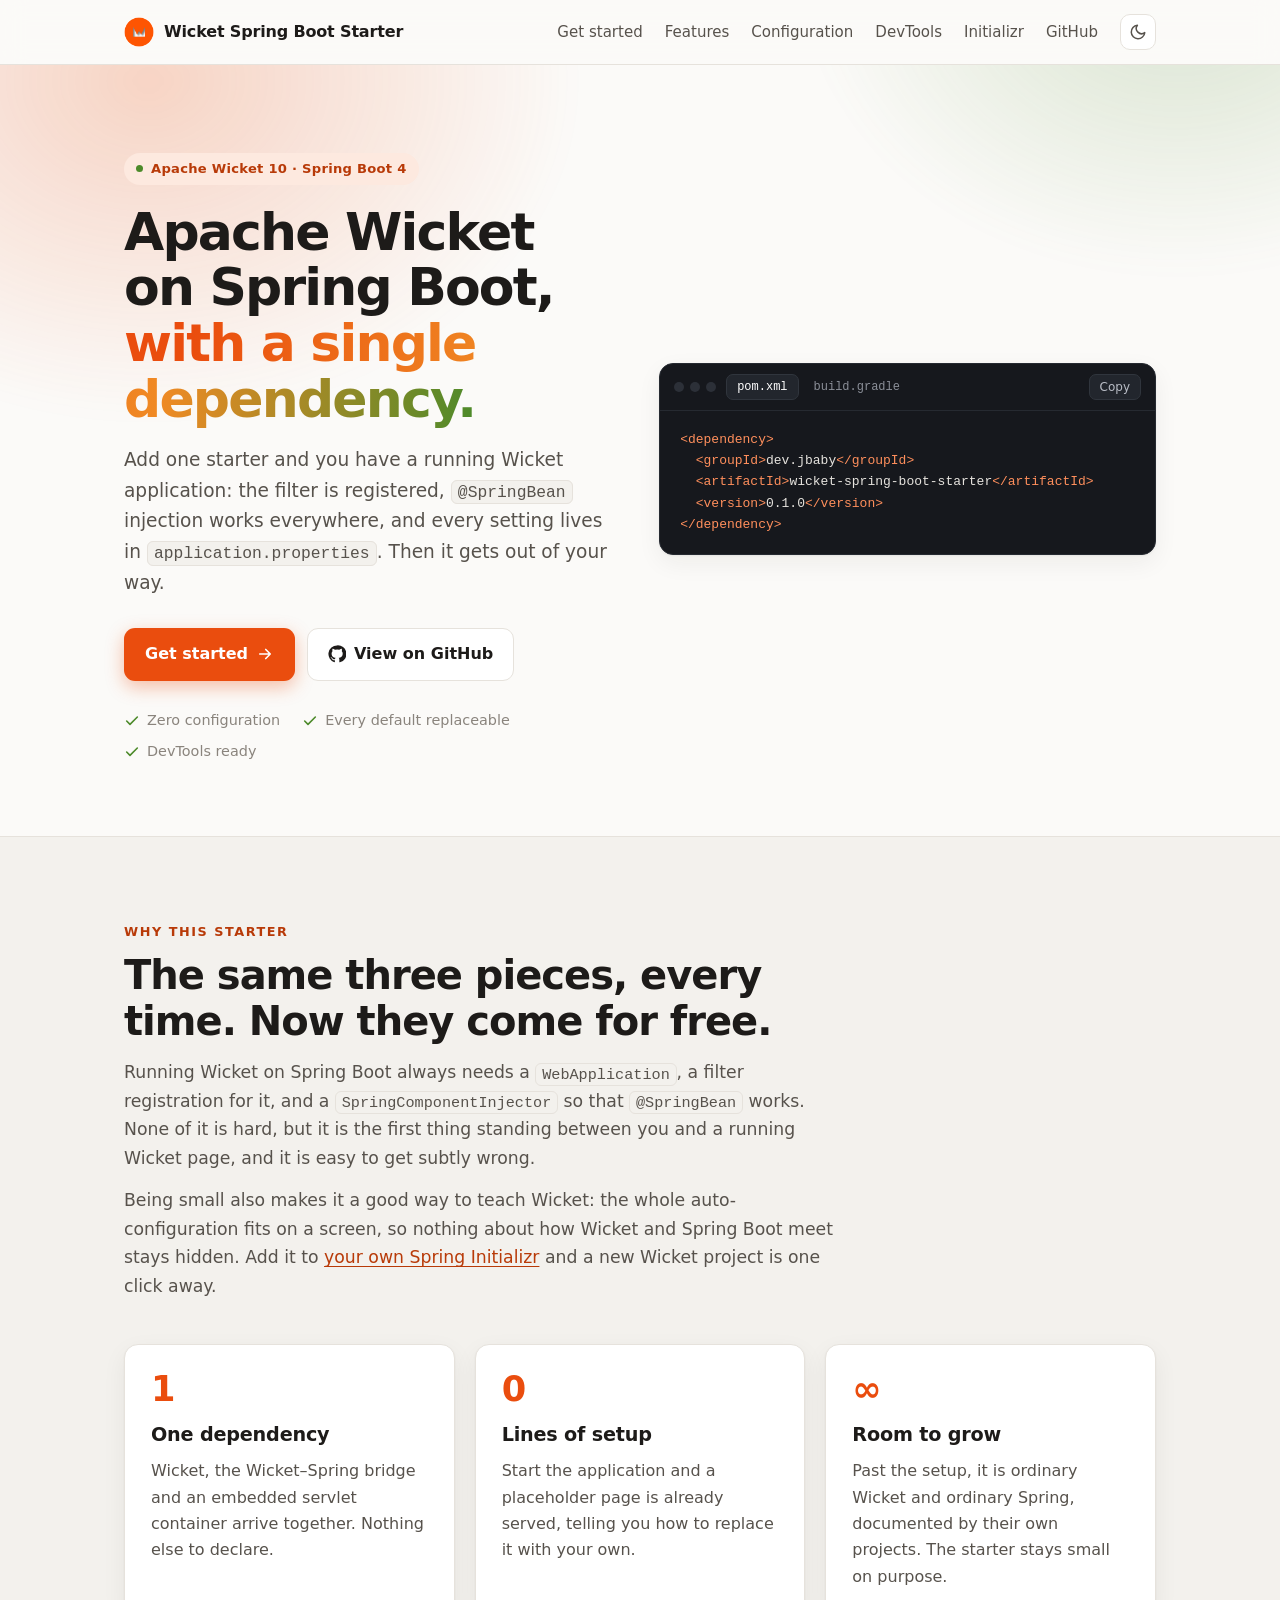
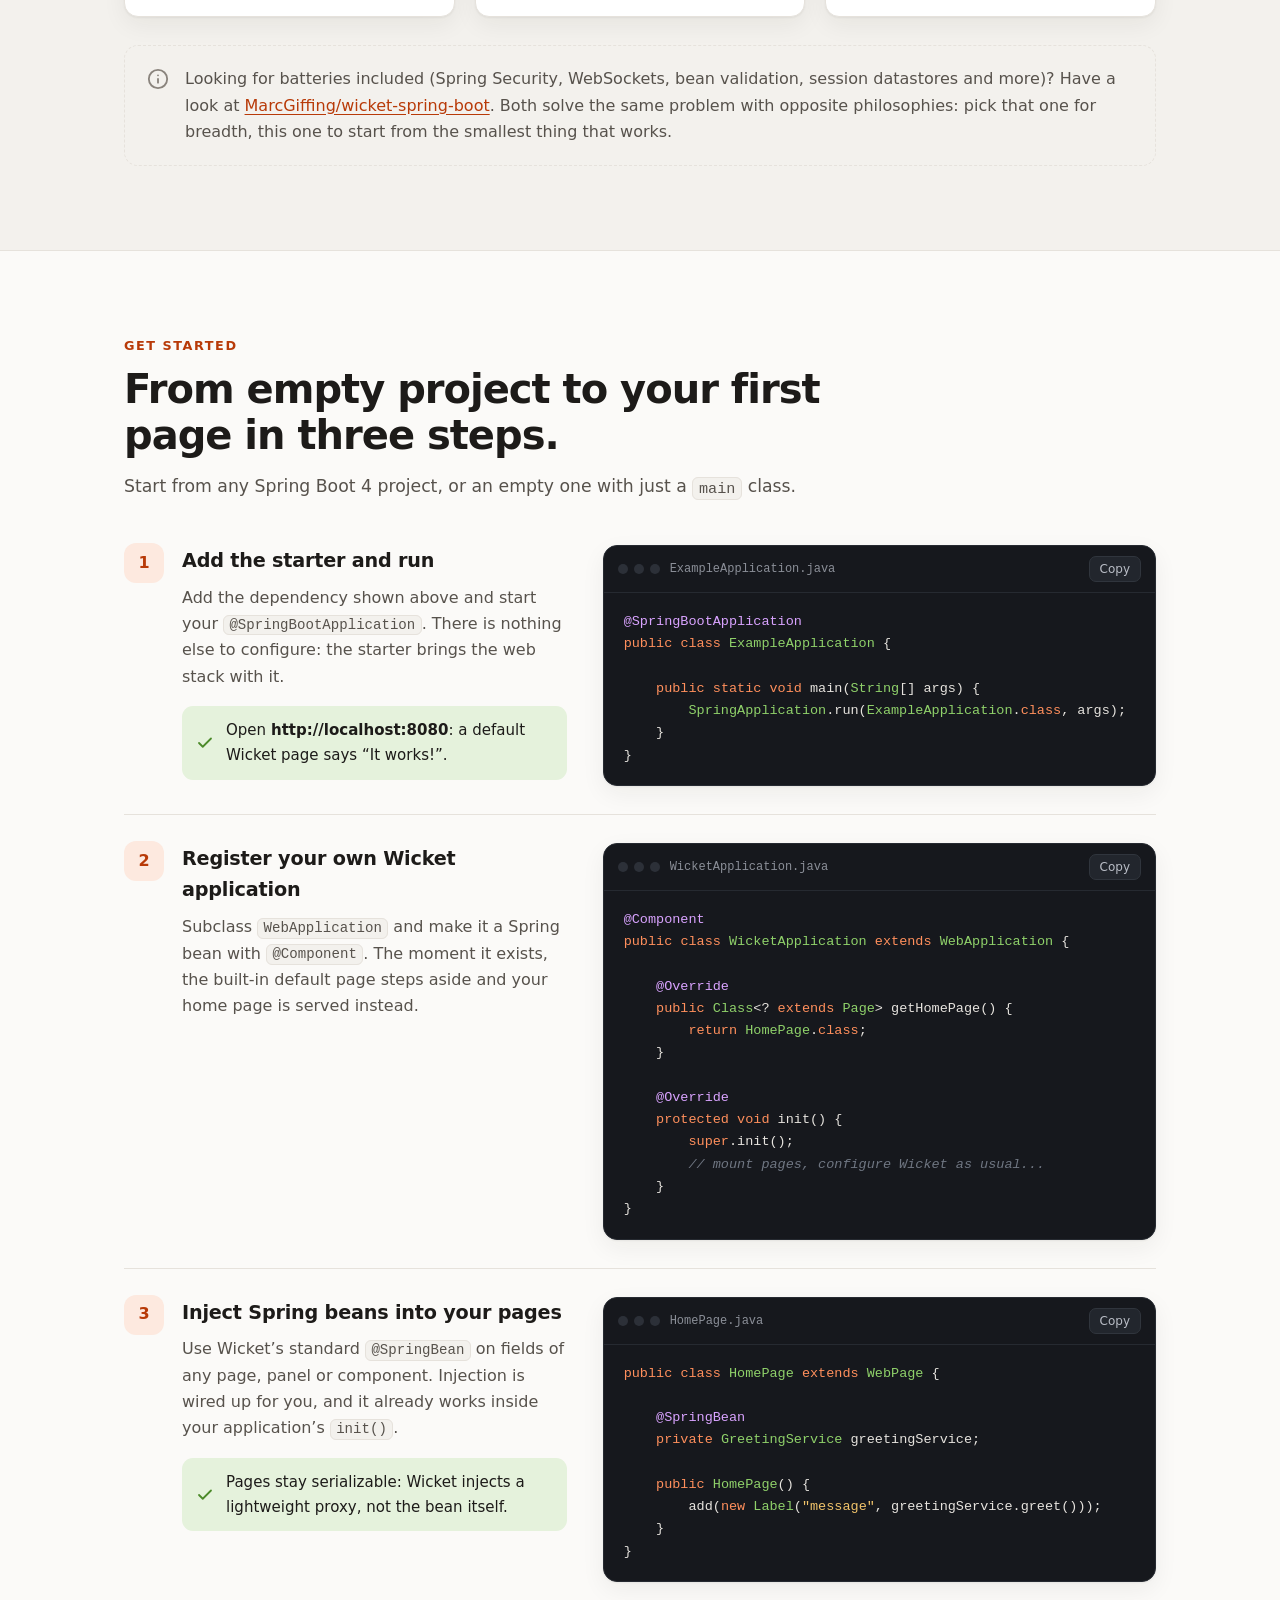
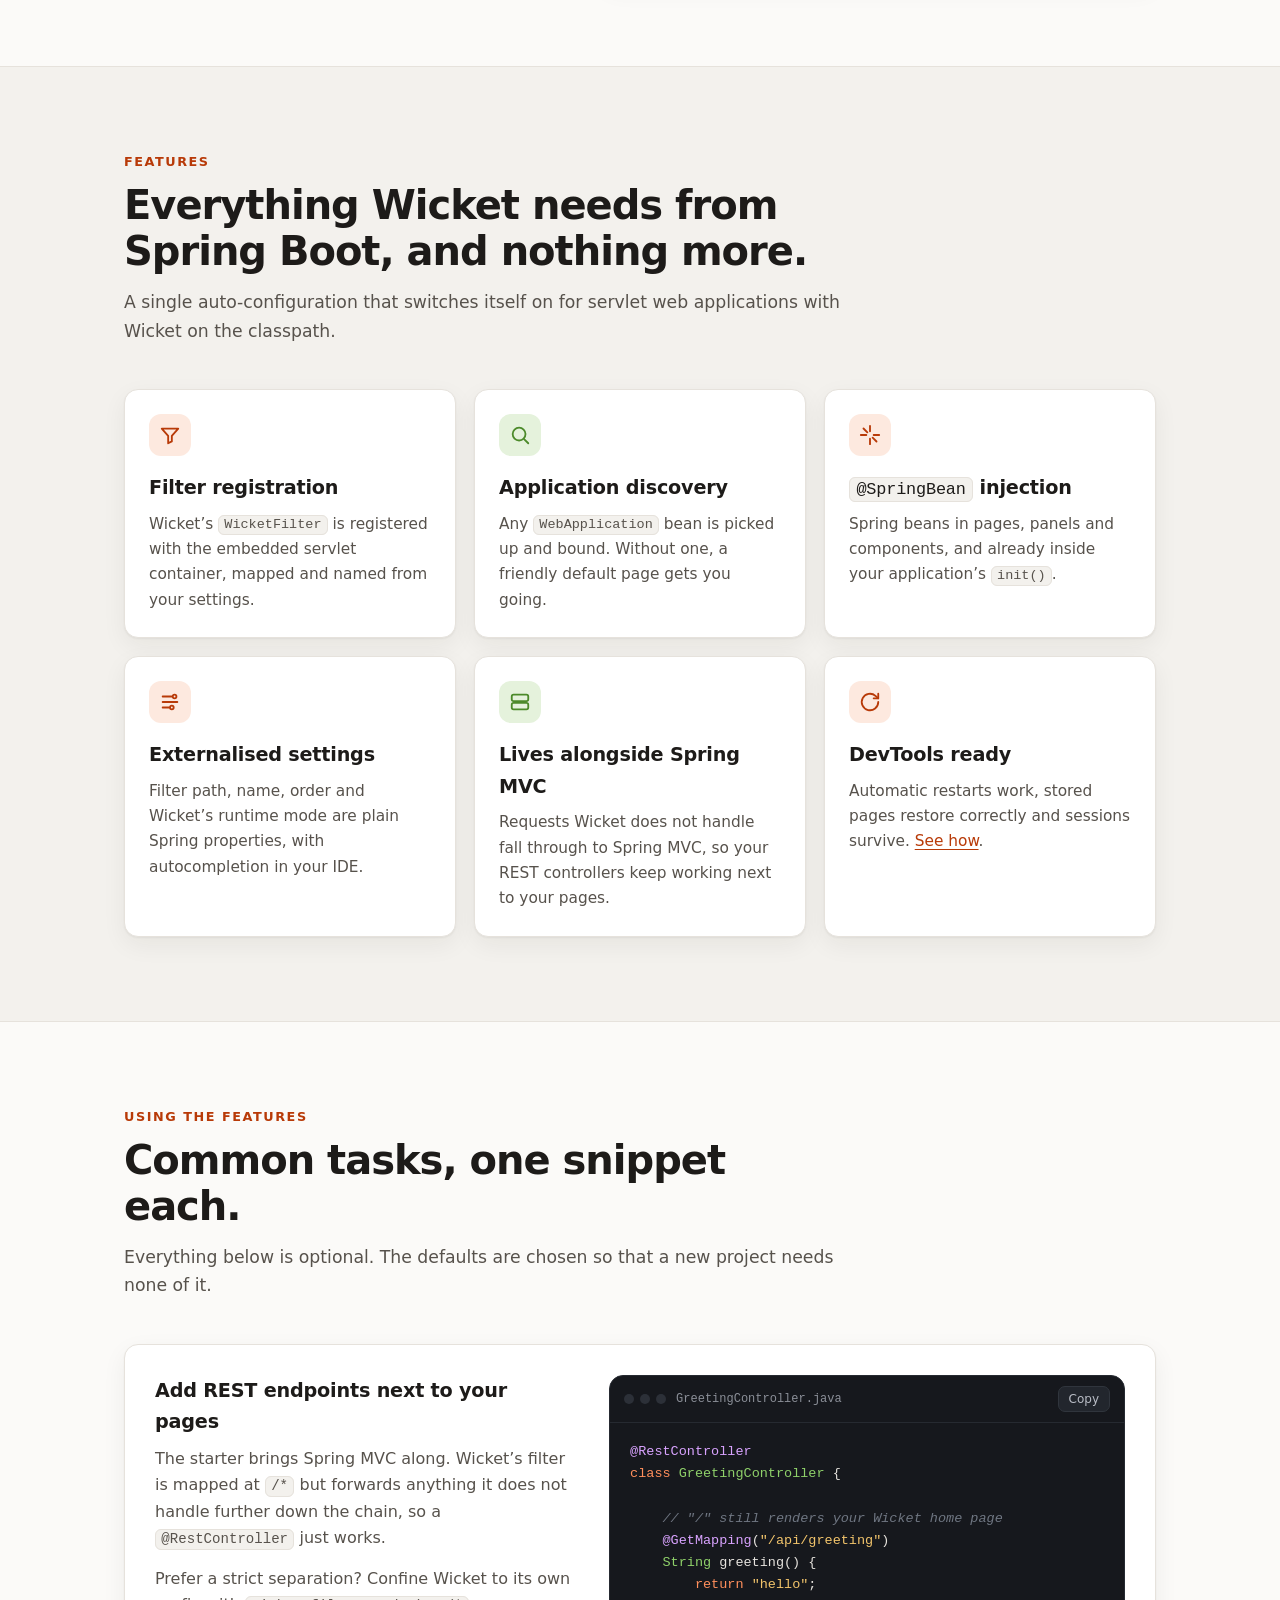
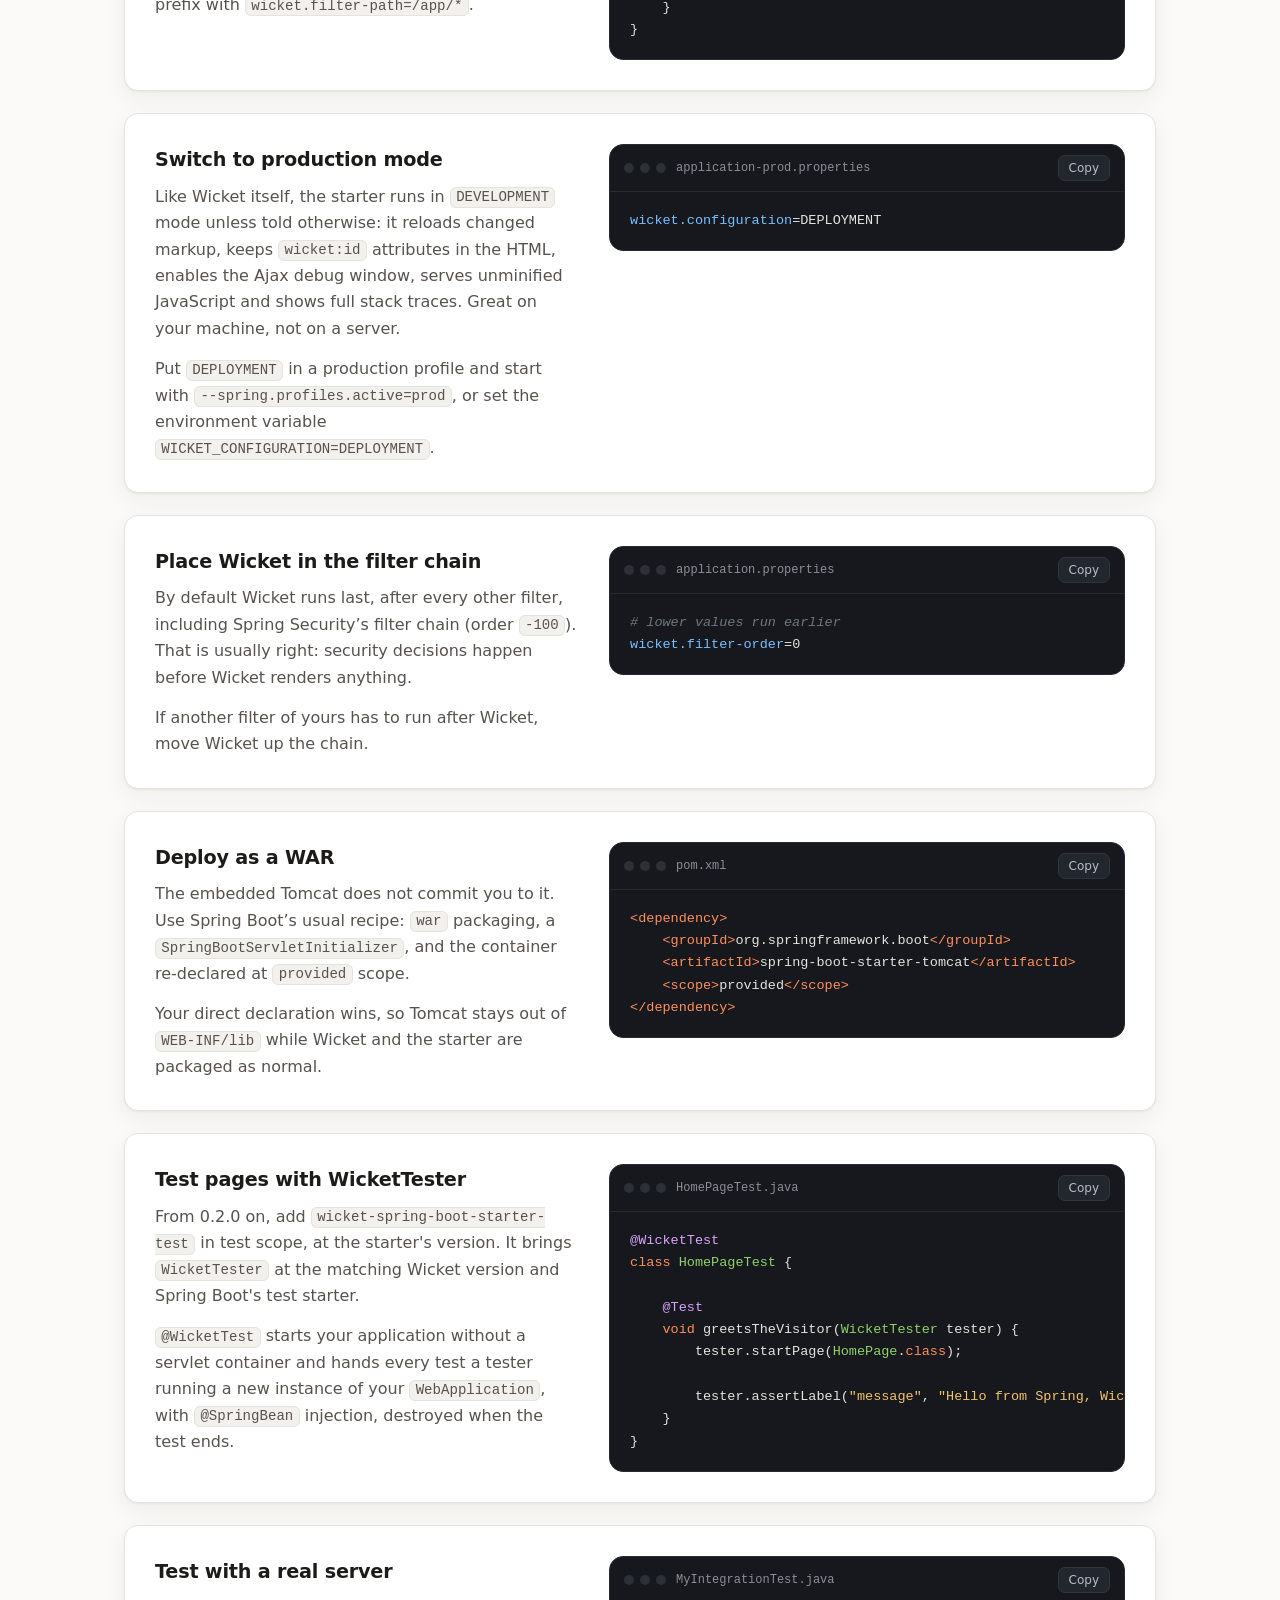
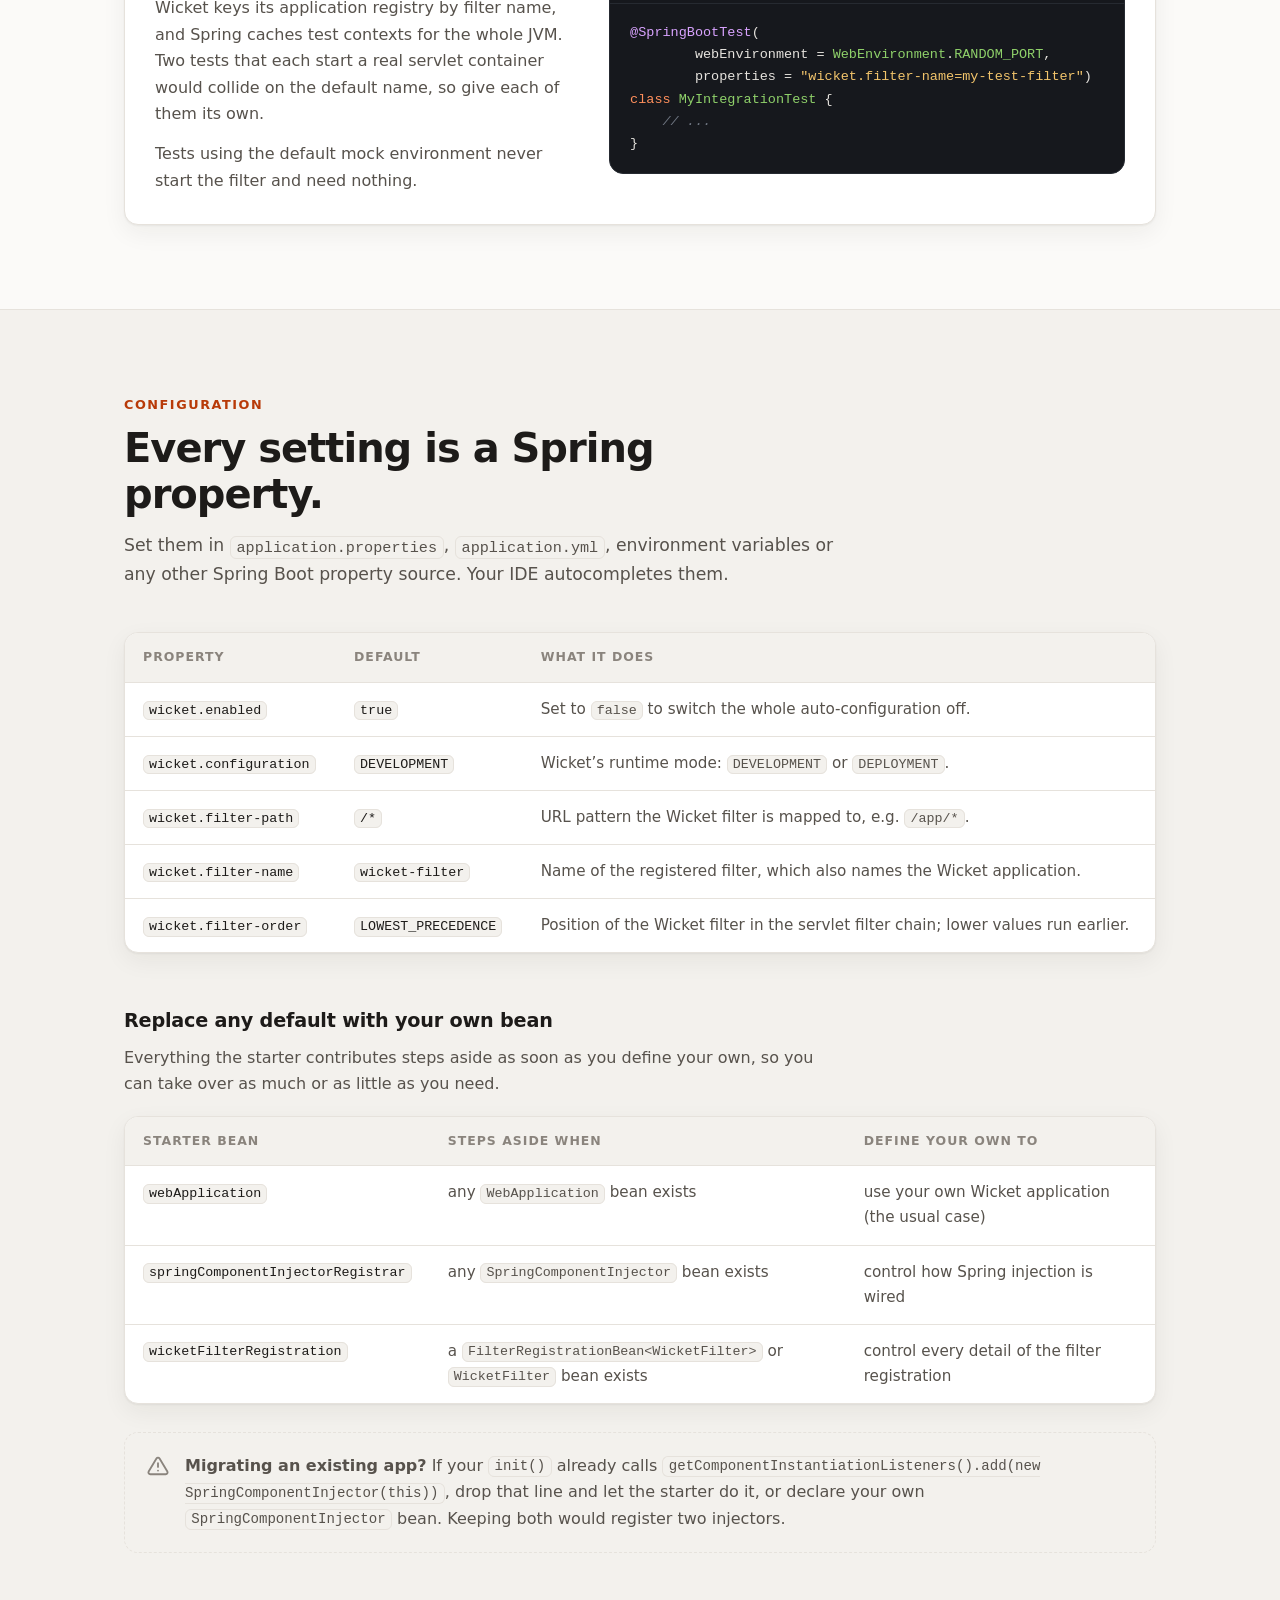
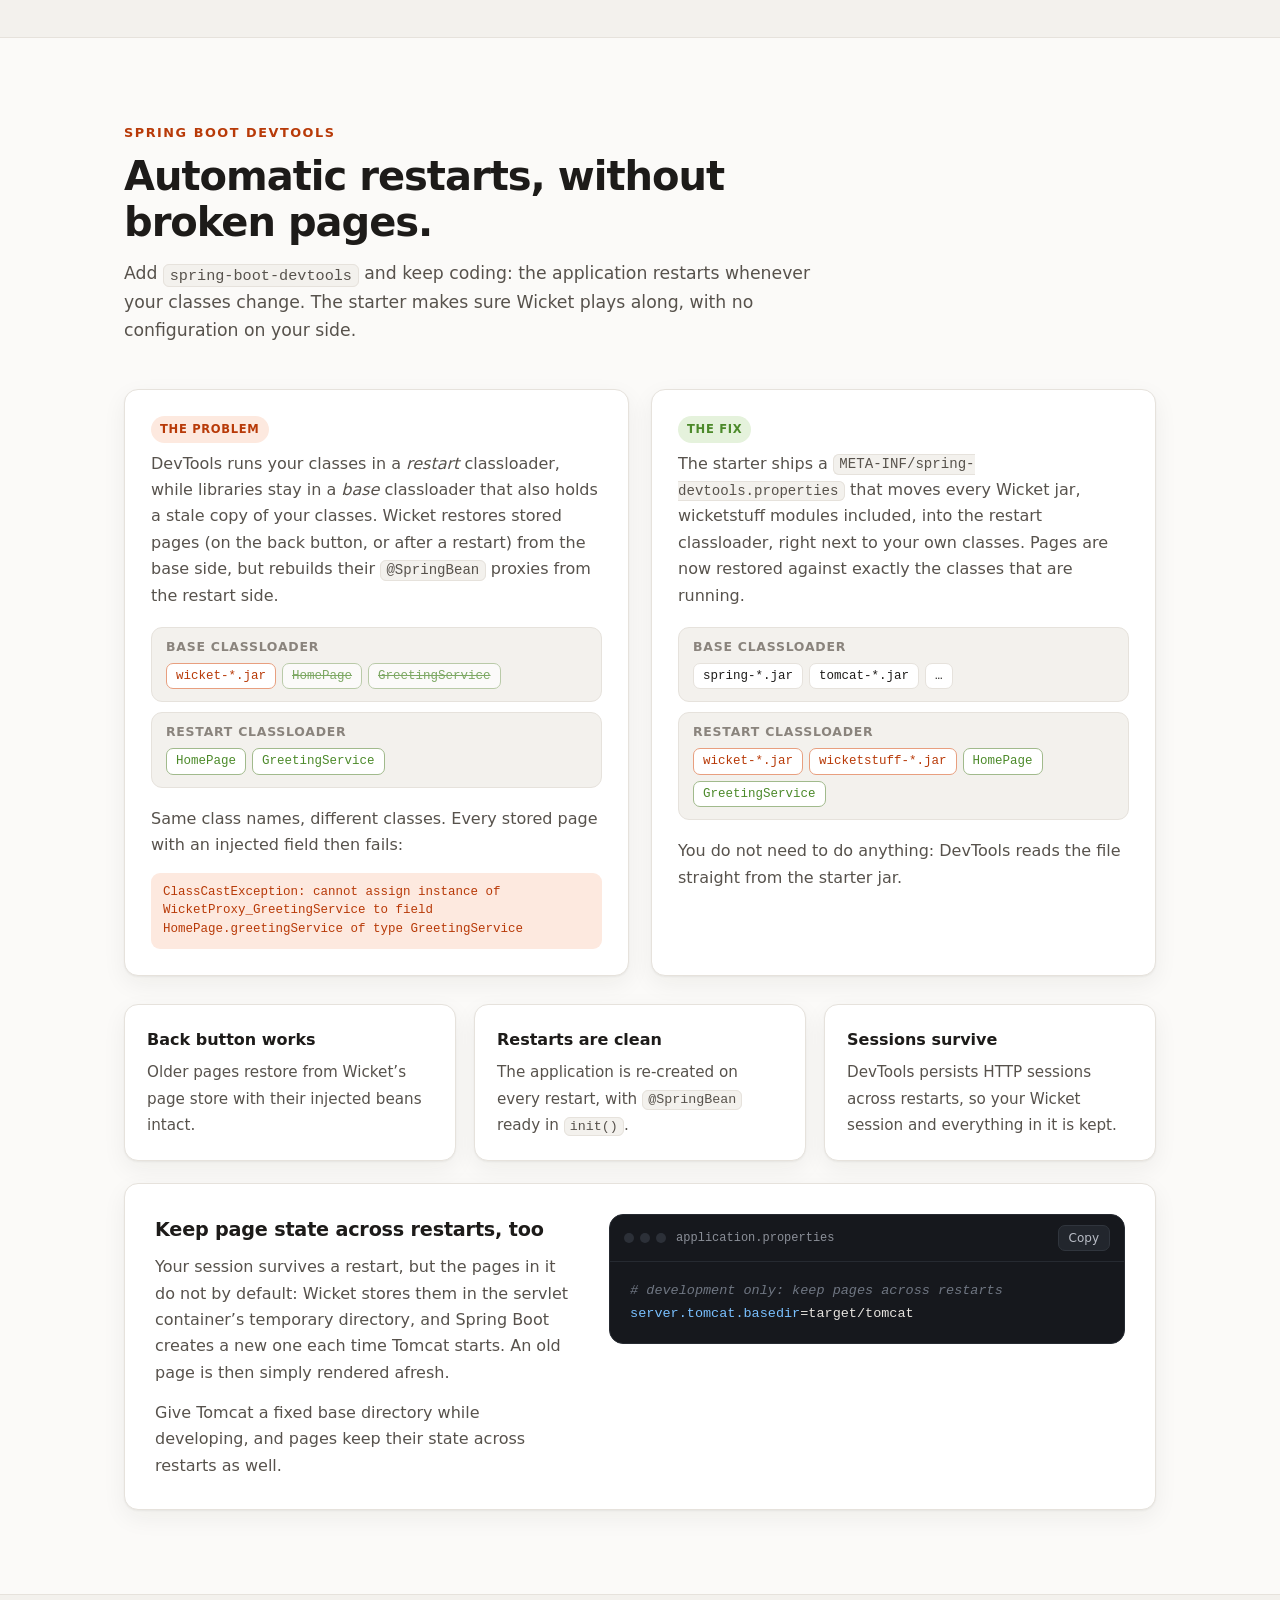
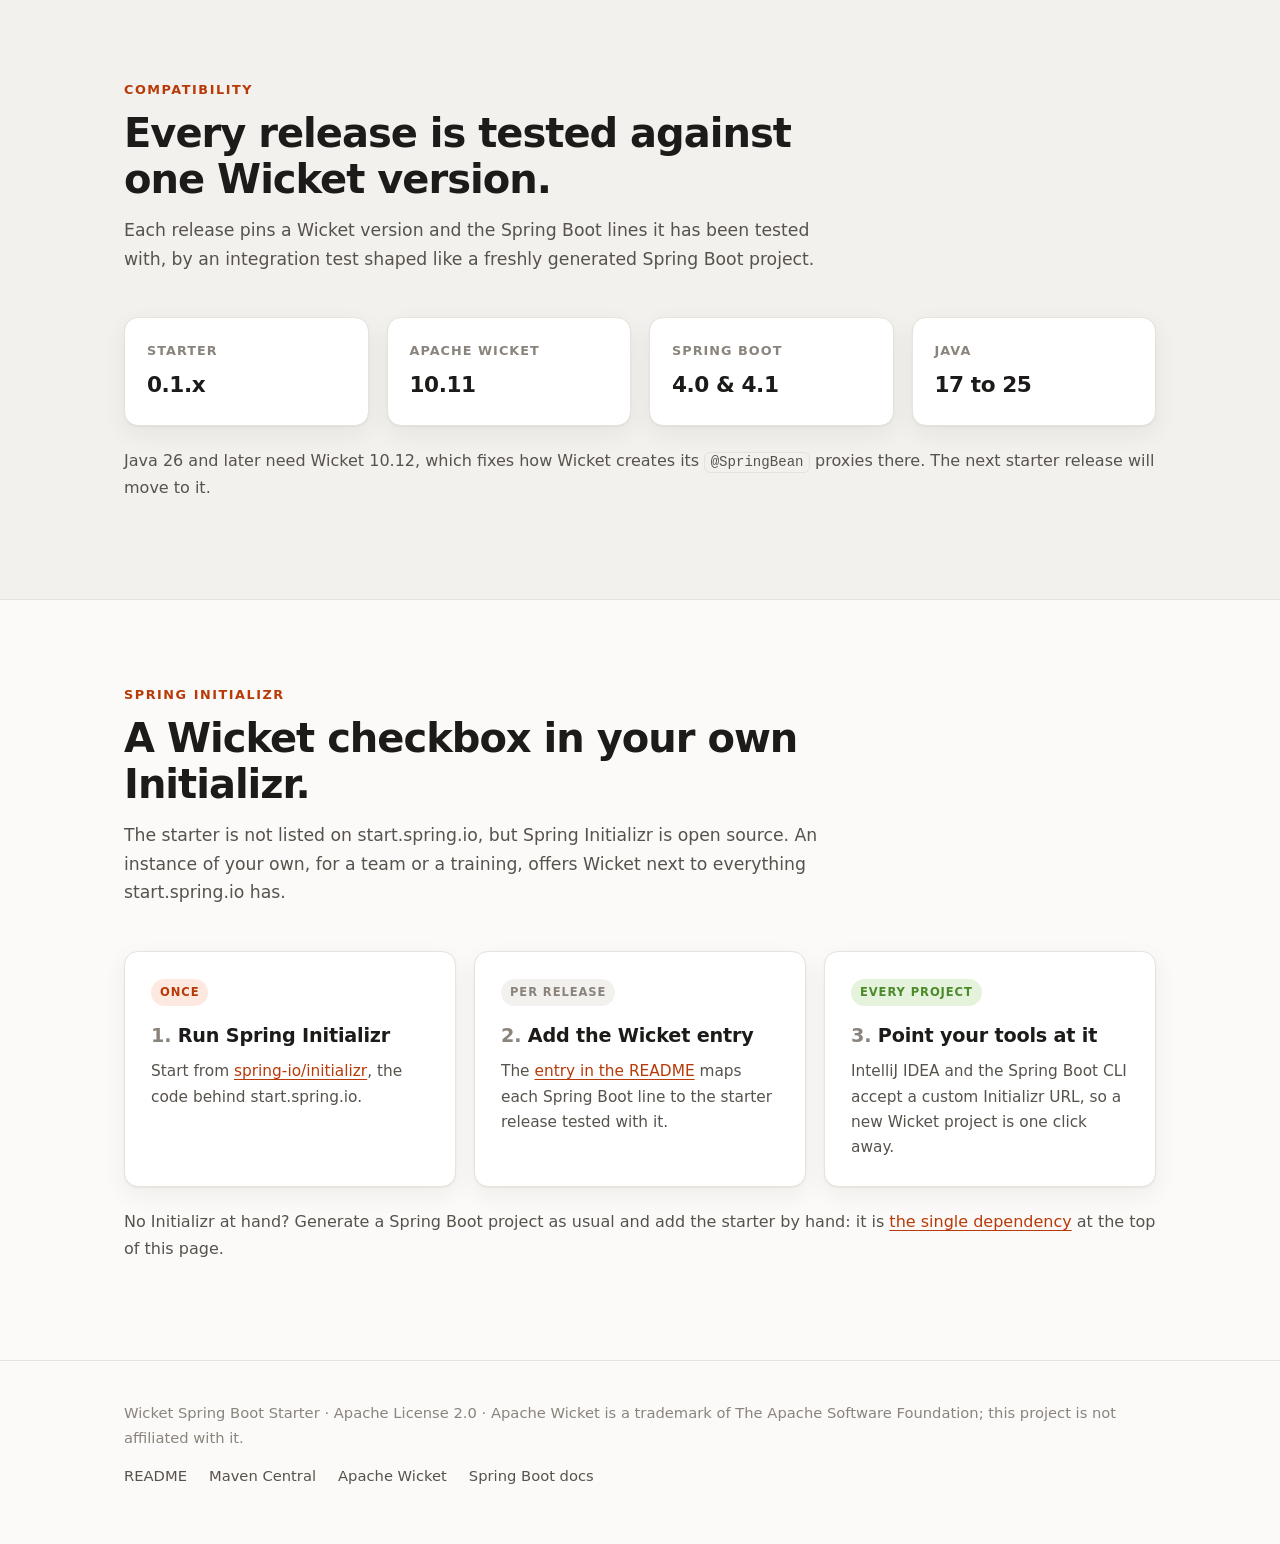
==== commit a494c26c: "Add a test starter with a ready-made WicketTester wicket-tester can't reach applications through the" ====
--- a/docs/index.html
+++ b/docs/index.html
@@ -770,6 +770,35 @@
 
 				<div class="card guide">
 					<div>
+						<h3>Test pages with WicketTester</h3>
+						<p>
+							From 0.2.0 on, add <code>wicket-spring-boot-starter-test</code> in test scope, at the
+							starter's version. It brings <code>WicketTester</code> at the matching Wicket version and
+							Spring Boot's test starter.
+						</p>
+						<p>
+							<code>@WicketTest</code> starts your application without a servlet container and hands every
+							test a tester running a new instance of your <code>WebApplication</code>, with
+							<code>@SpringBean</code> injection, destroyed when the test ends.
+						</p>
+					</div>
+					<div class="code">
+						<div class="code-head"><span class="dots"><i></i><i></i><i></i></span><span class="file">HomePageTest.java</span><button class="copy" type="button">Copy</button></div>
+<pre><code data-lang="java">@WicketTest
+class HomePageTest {
+
+    @Test
+    void greetsTheVisitor(WicketTester tester) {
+        tester.startPage(HomePage.class);
+
+        tester.assertLabel("message", "Hello from Spring, Wicket!");
+    }
+}</code></pre>
+					</div>
+				</div>
+
+				<div class="card guide">
+					<div>
 						<h3>Test with a real server</h3>
 						<p>
 							Wicket keys its application registry by filter name, and Spring caches test contexts
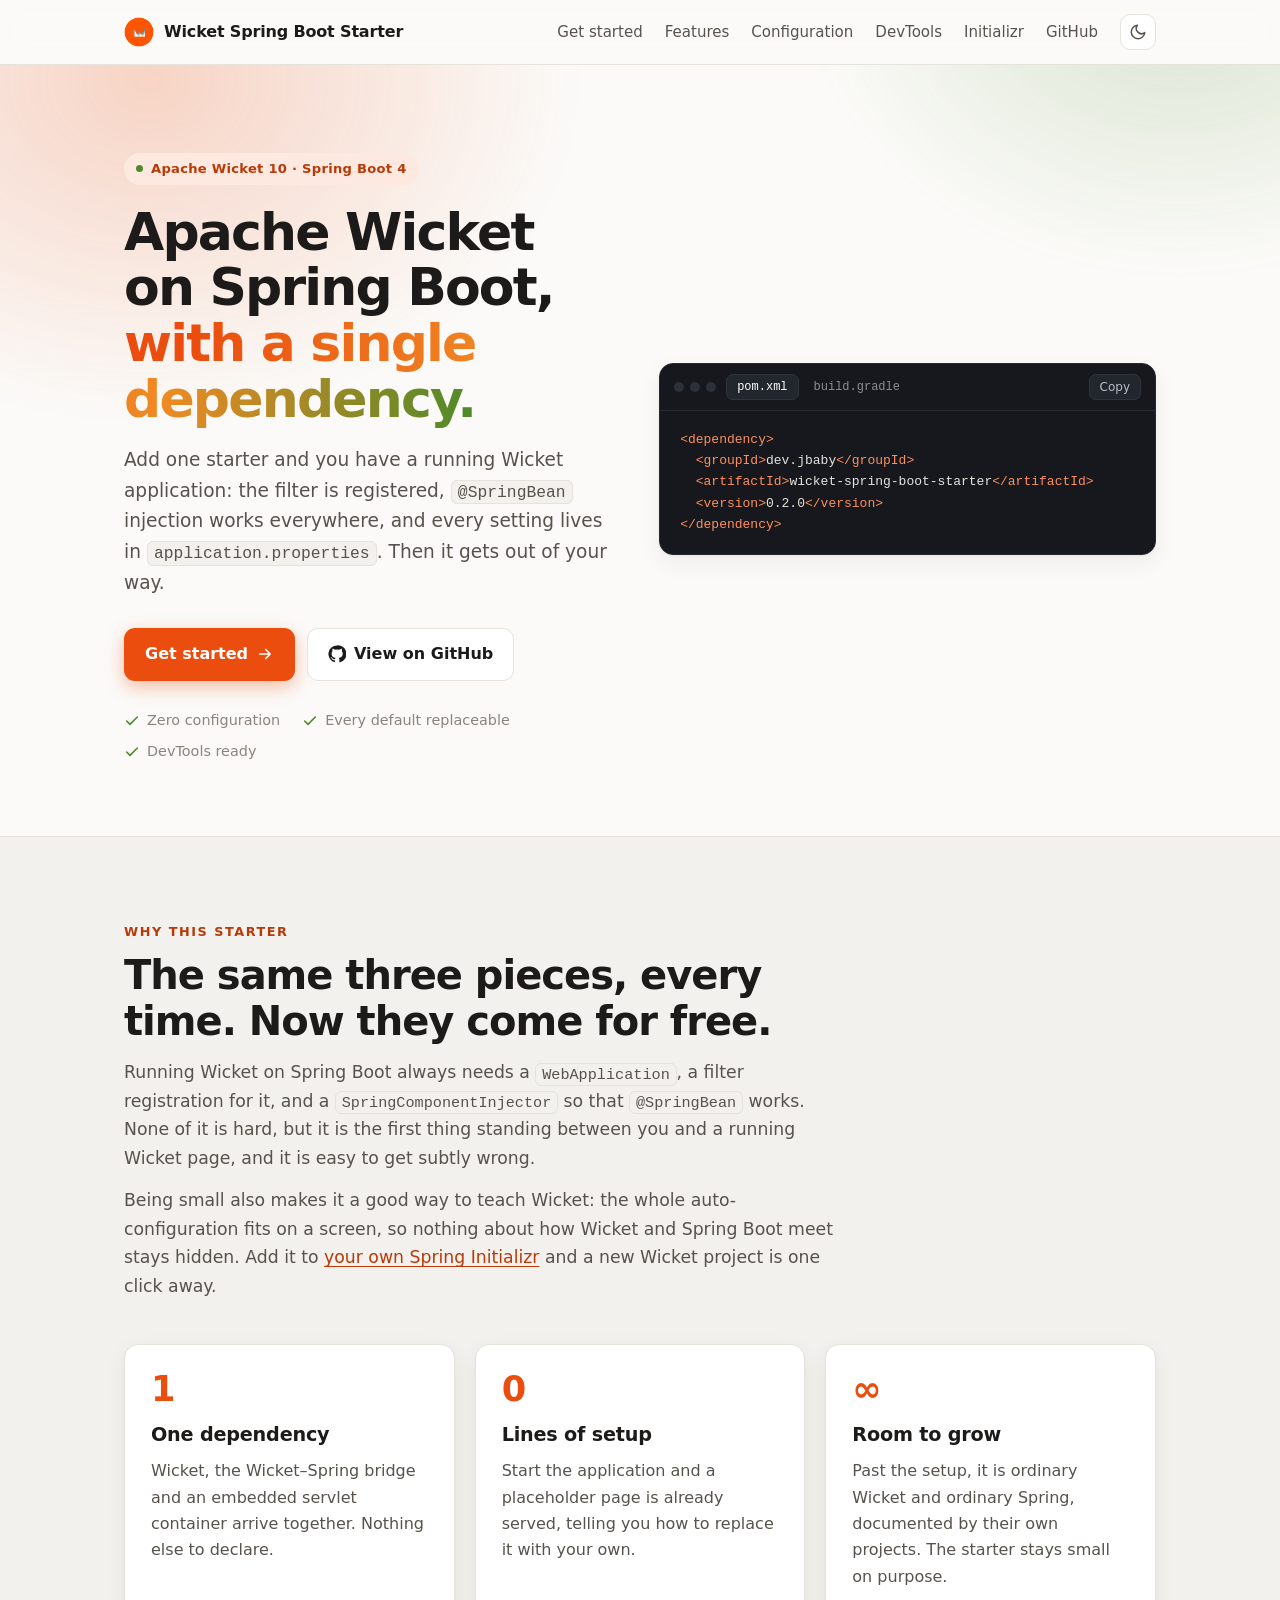
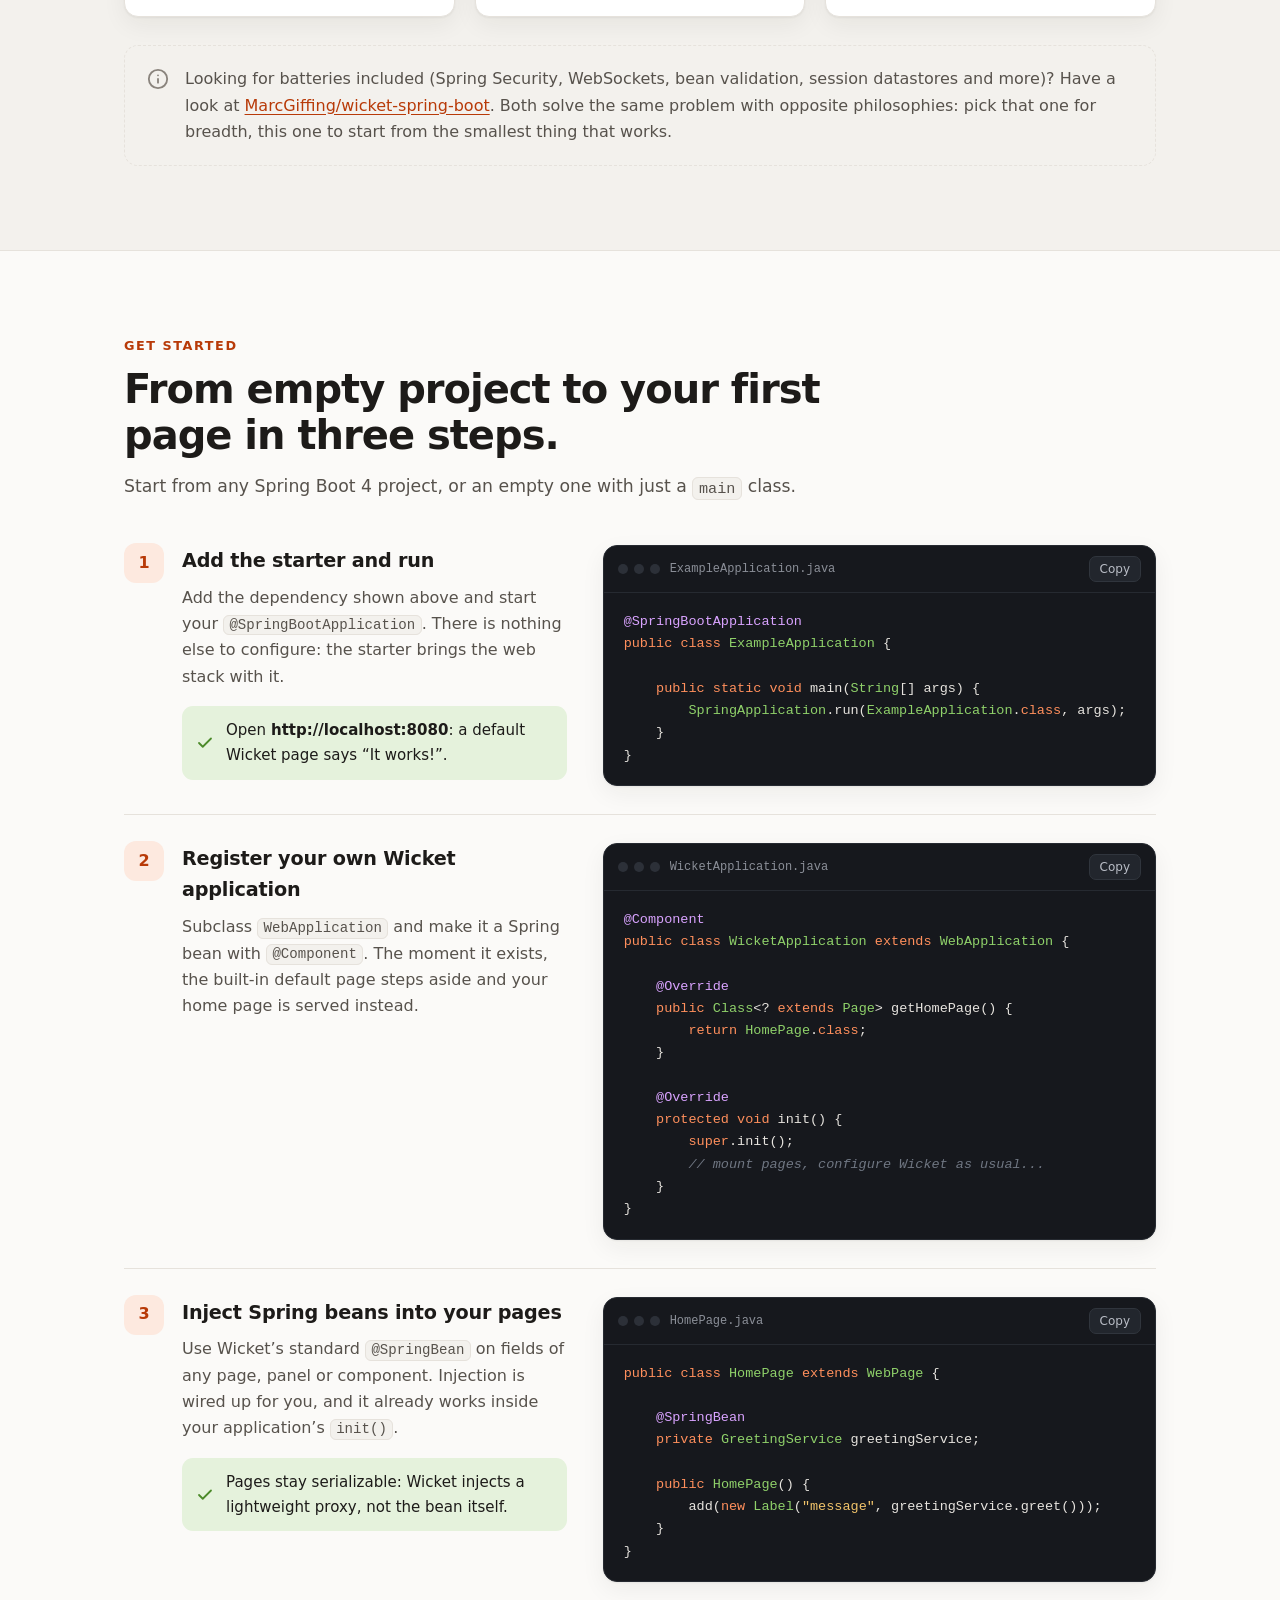
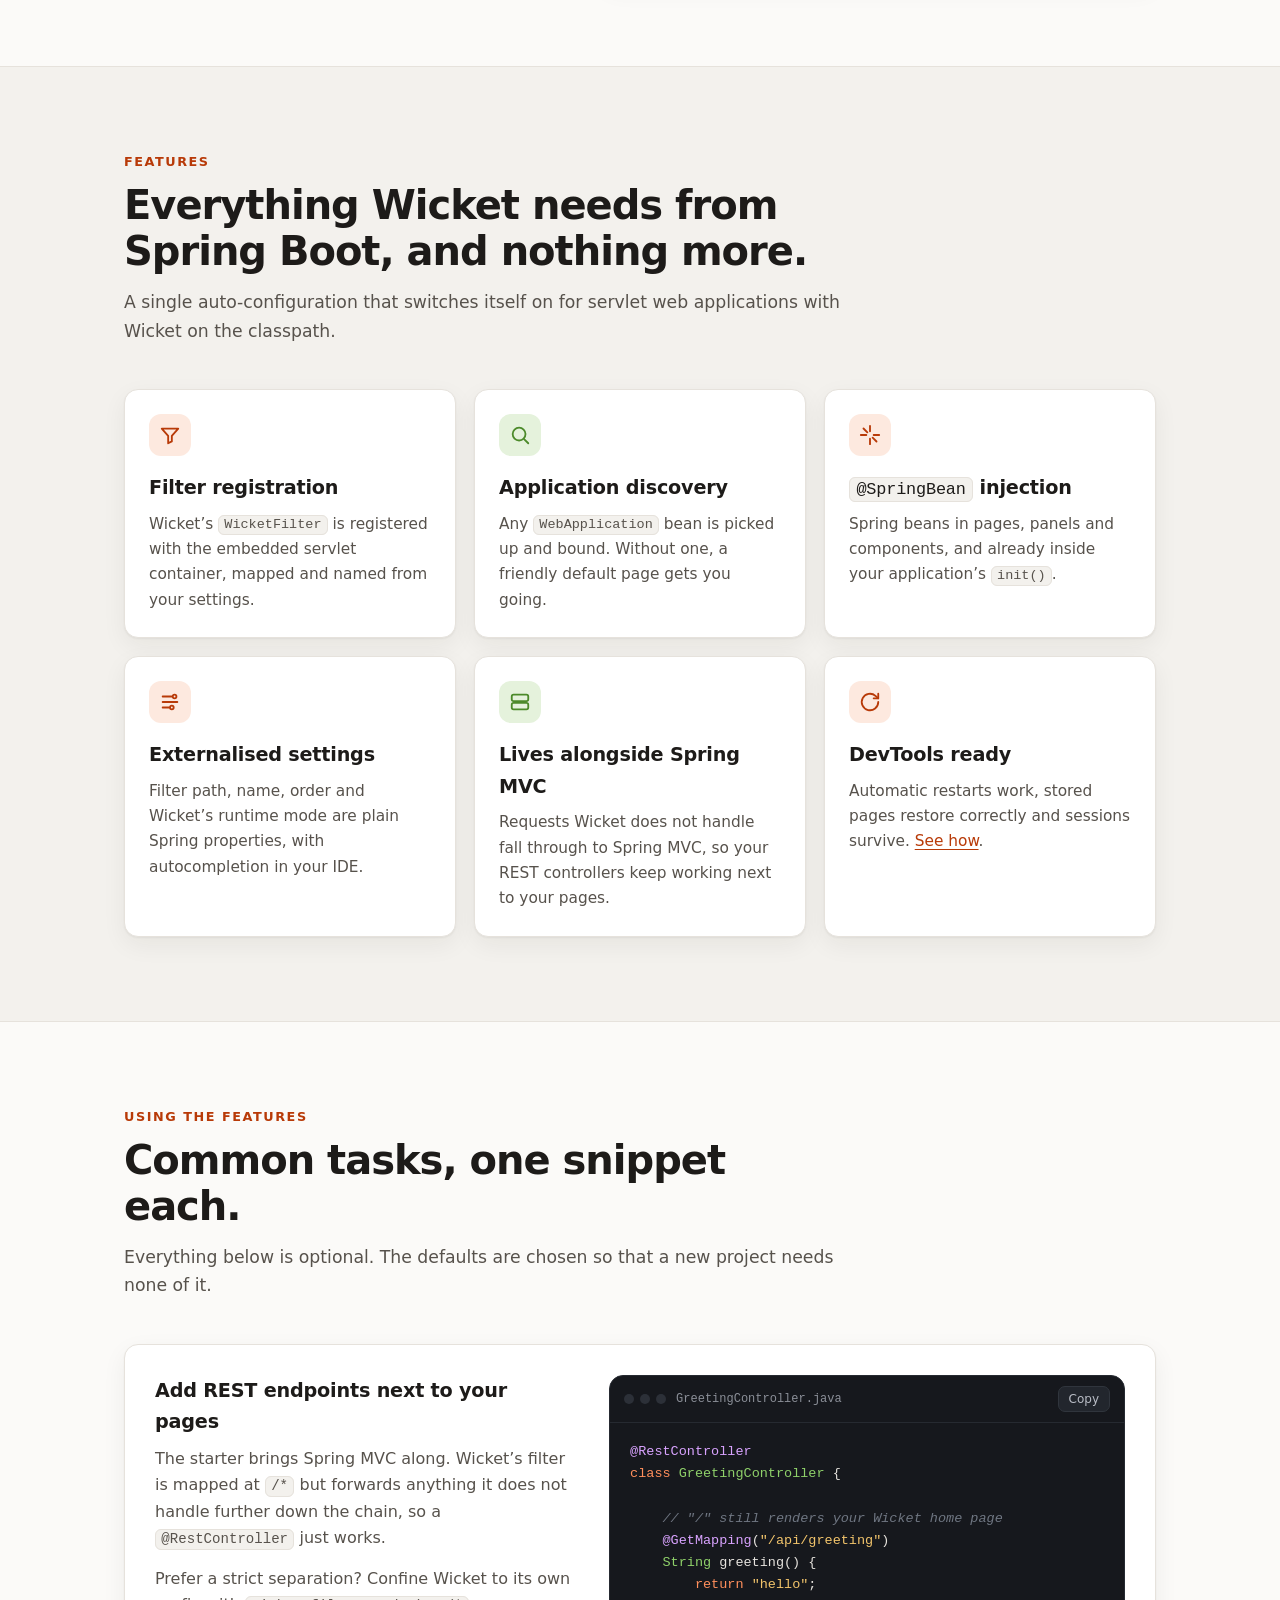
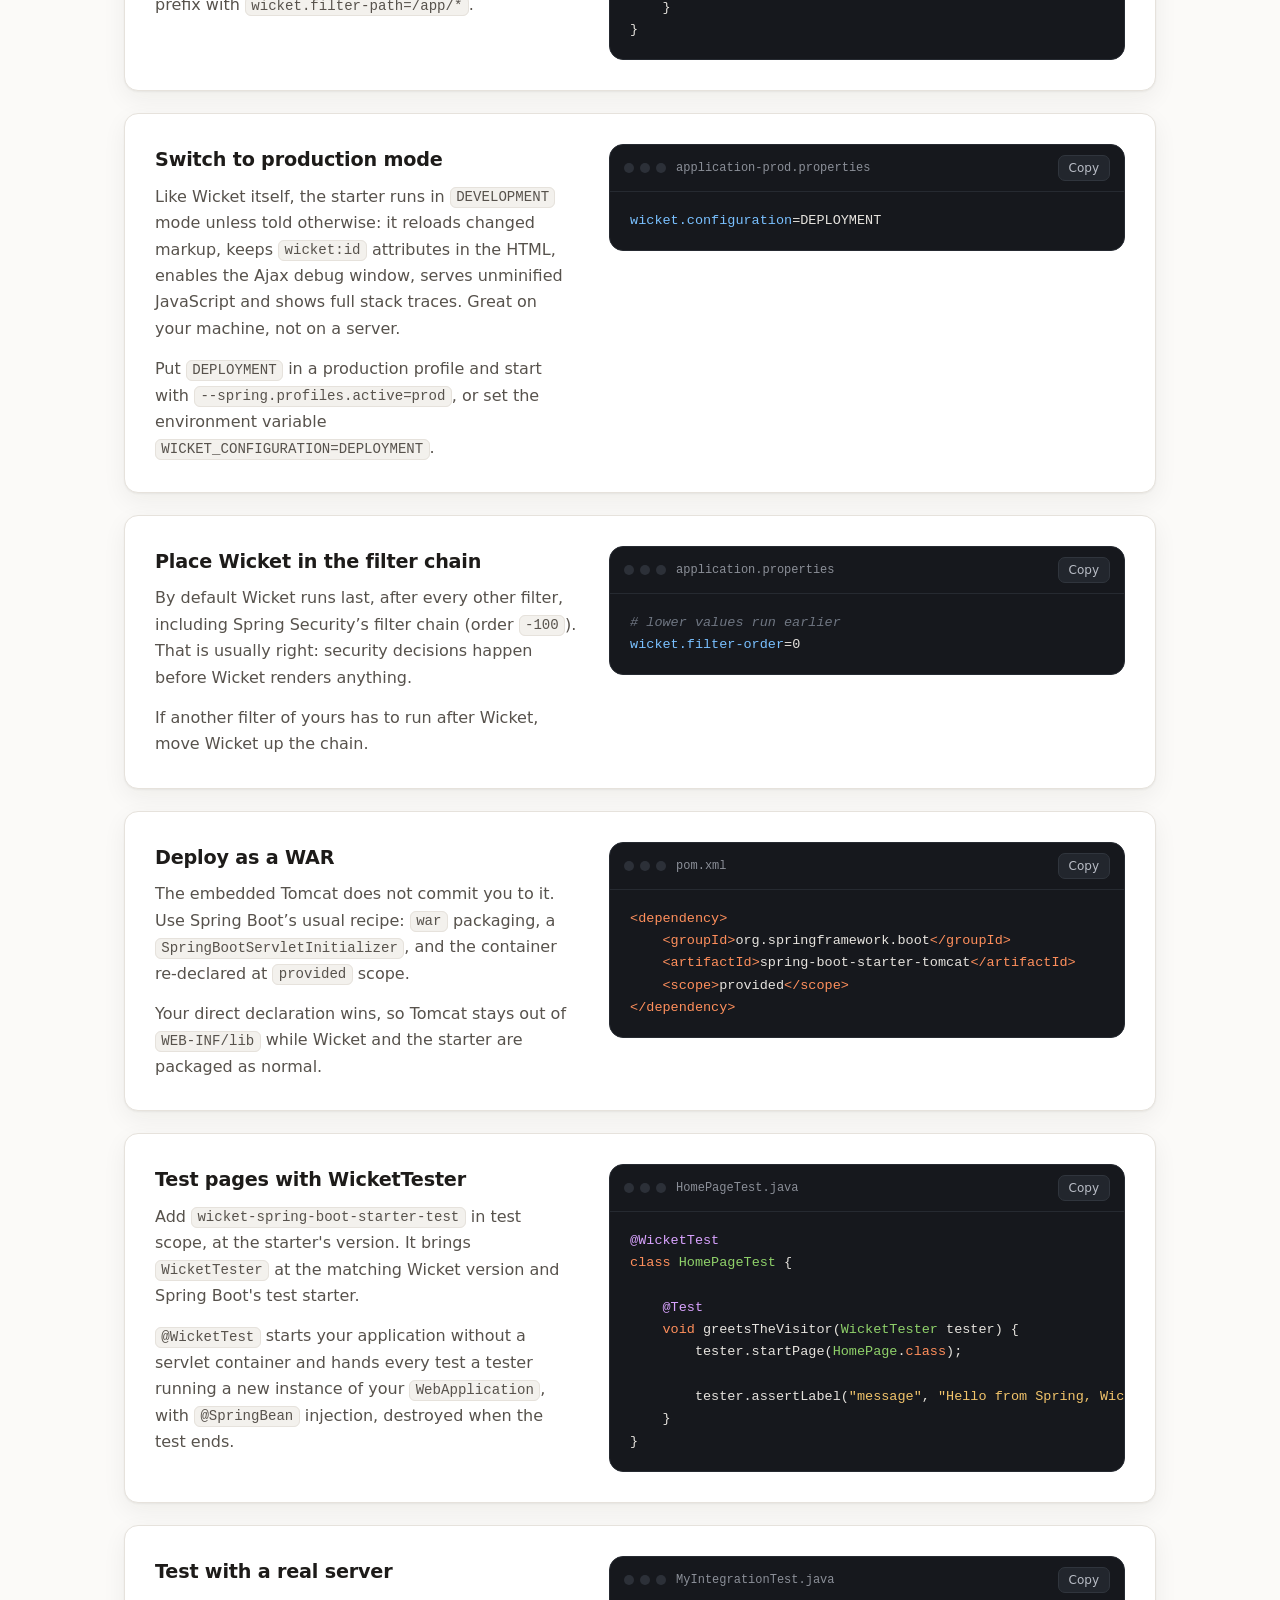
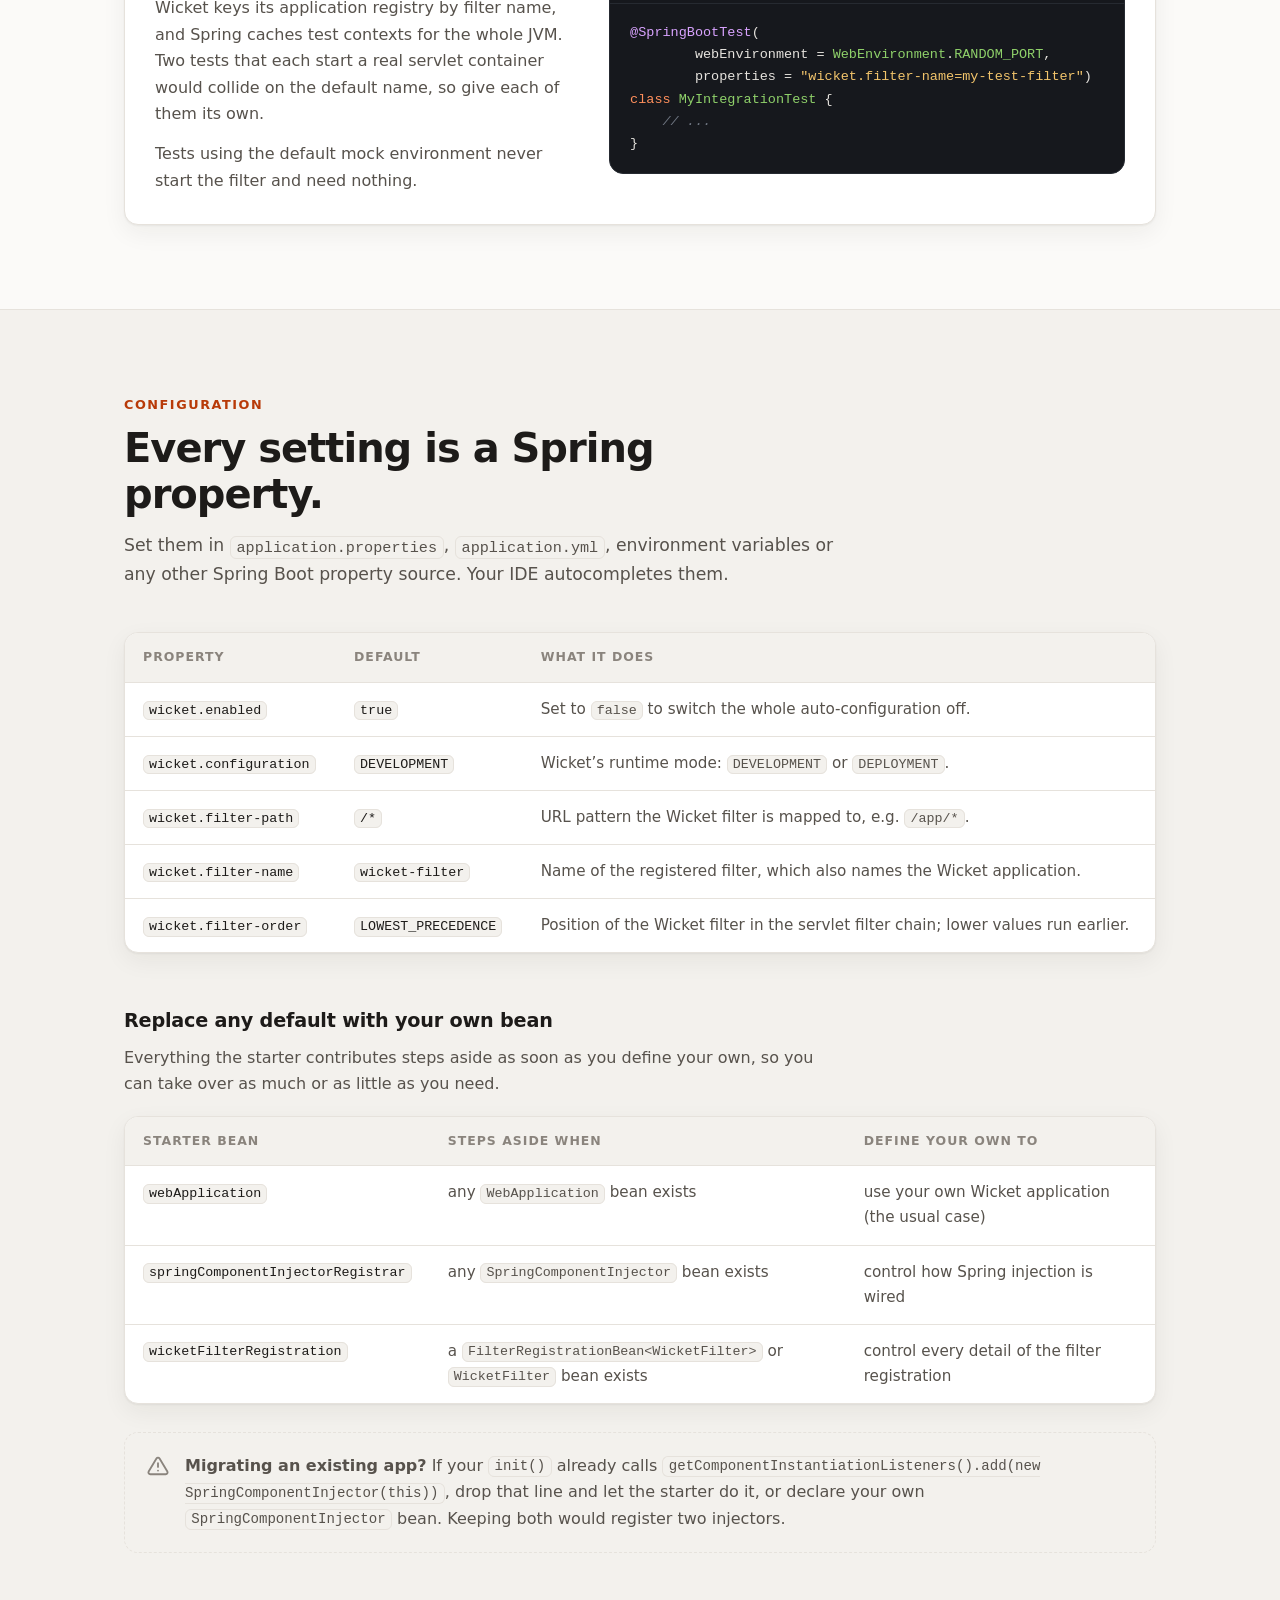
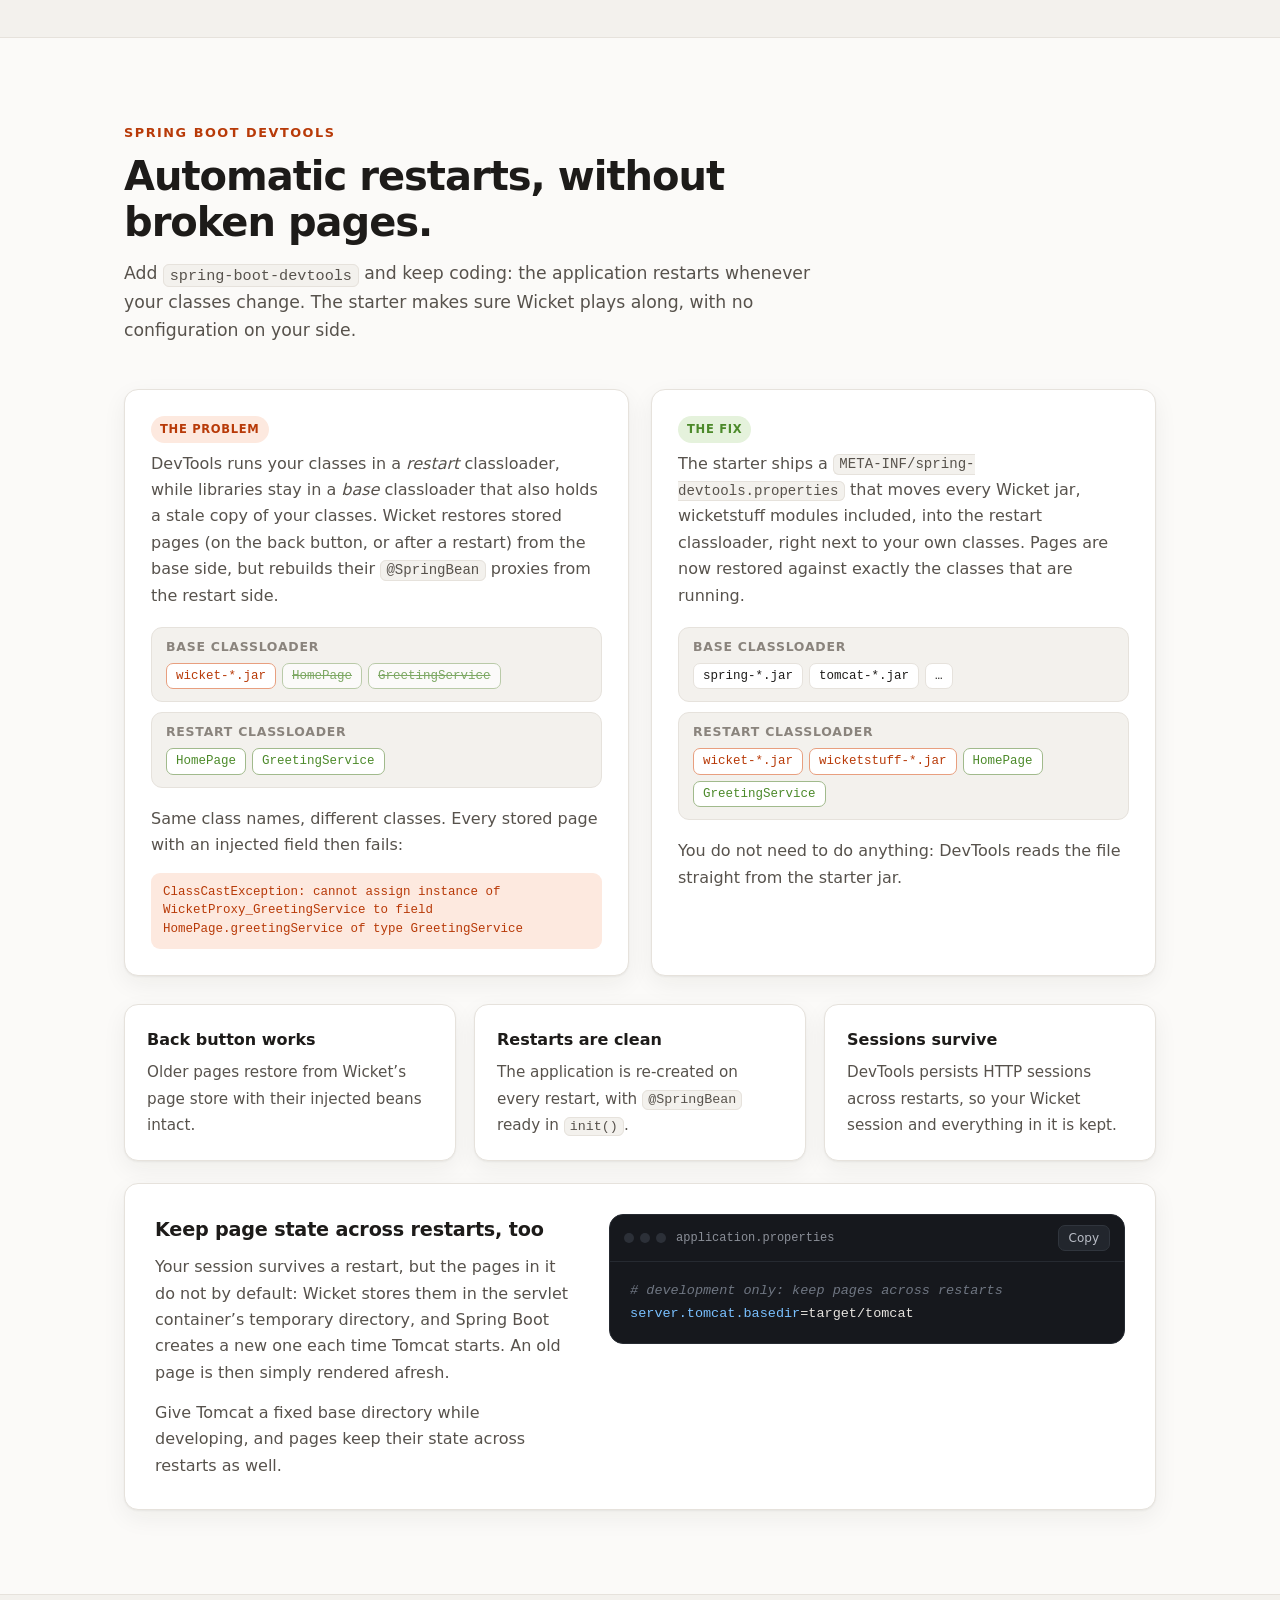
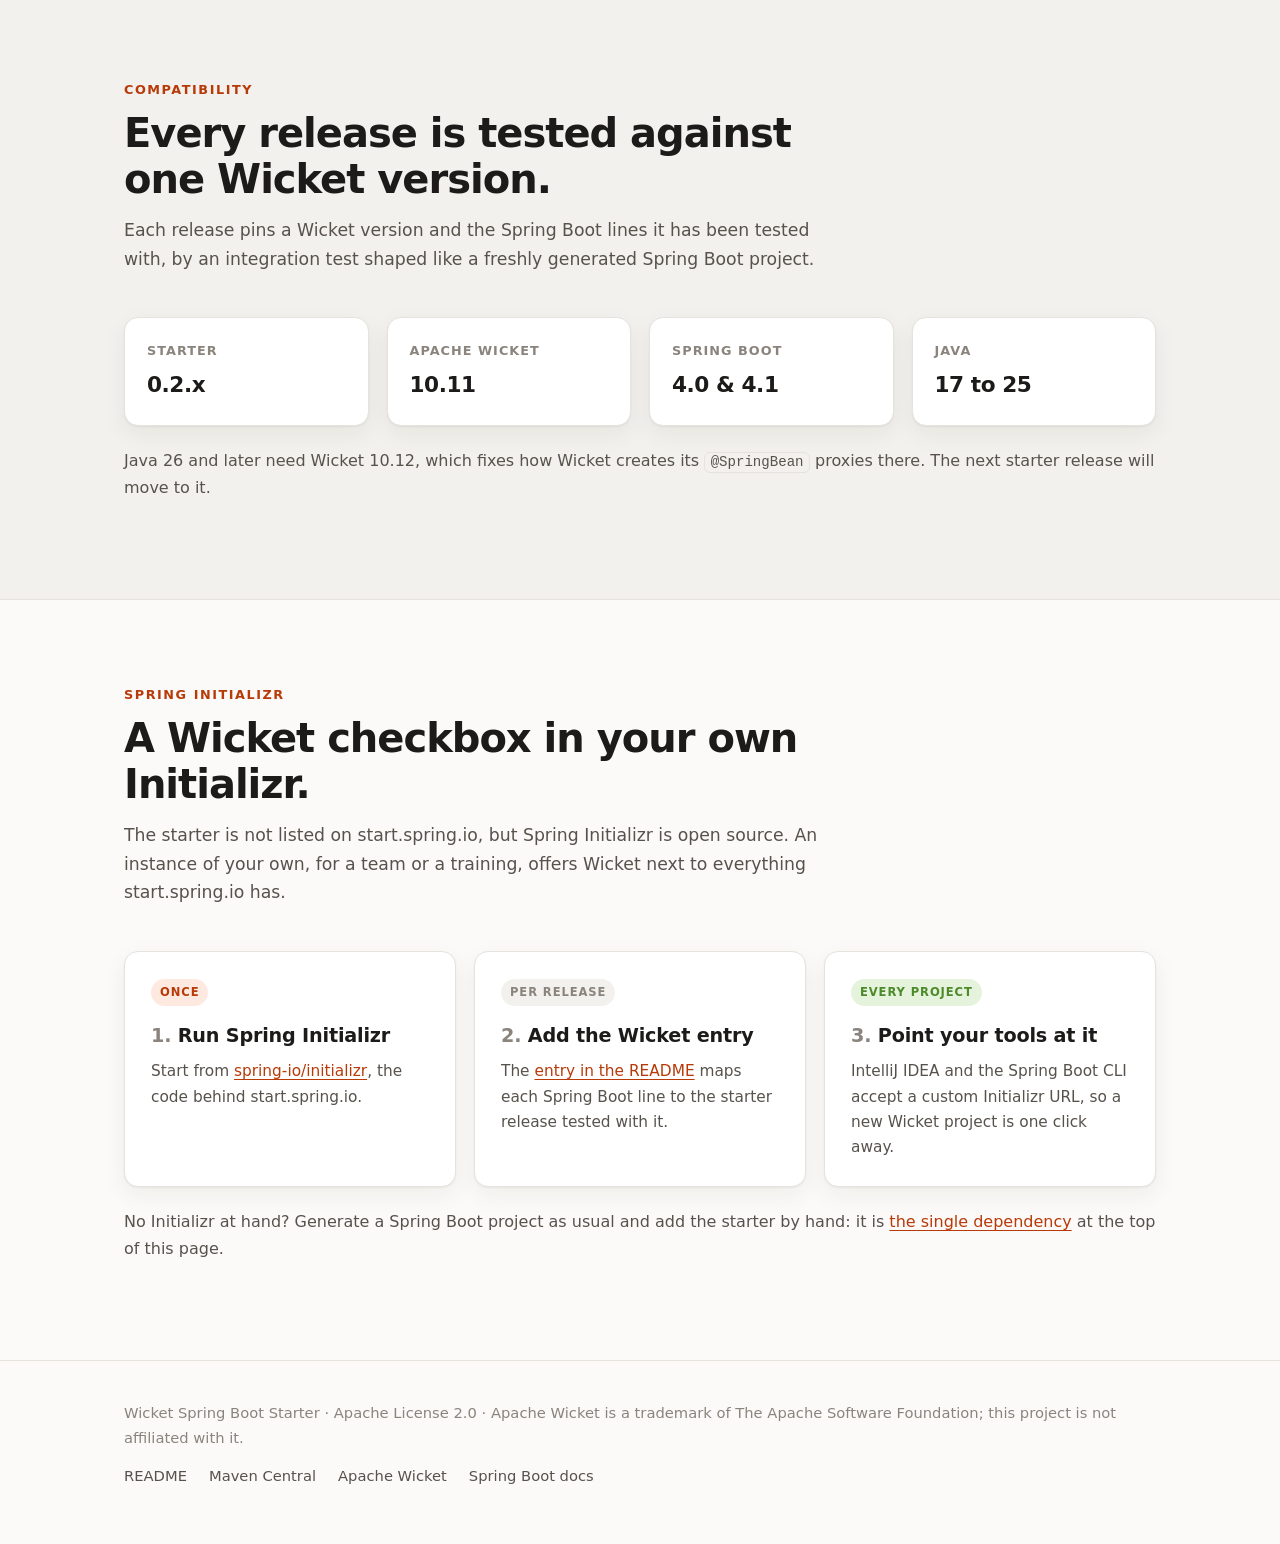
==== commit de0ce8fb: "Release 0.2.0 Point the README's snippets, compatibility matrix and Initializr entry, and the projec" ====
--- a/docs/index.html
+++ b/docs/index.html
@@ -477,12 +477,12 @@
 <pre><code data-lang="xml">&lt;dependency&gt;
   &lt;groupId&gt;dev.jbaby&lt;/groupId&gt;
   &lt;artifactId&gt;wicket-spring-boot-starter&lt;/artifactId&gt;
-  &lt;version&gt;0.1.0&lt;/version&gt;
+  &lt;version&gt;0.2.0&lt;/version&gt;
 &lt;/dependency&gt;</code></pre>
 				</div>
 				<div class="tab-panel" id="dep-gradle" role="tabpanel" aria-labelledby="tab-gradle" hidden>
 <pre><code data-lang="gradle">dependencies {
-  implementation 'dev.jbaby:wicket-spring-boot-starter:0.1.0'
+  implementation 'dev.jbaby:wicket-spring-boot-starter:0.2.0'
 }</code></pre>
 				</div>
 			</div>
@@ -772,8 +772,8 @@
 					<div>
 						<h3>Test pages with WicketTester</h3>
 						<p>
-							From 0.2.0 on, add <code>wicket-spring-boot-starter-test</code> in test scope, at the
-							starter's version. It brings <code>WicketTester</code> at the matching Wicket version and
+							Add <code>wicket-spring-boot-starter-test</code> in test scope, at the starter's
+							version. It brings <code>WicketTester</code> at the matching Wicket version and
 							Spring Boot's test starter.
 						</p>
 						<p>
@@ -962,7 +962,7 @@
 				<p>Each release pins a Wicket version and the Spring Boot lines it has been tested with, by an integration test shaped like a freshly generated Spring Boot project.</p>
 			</div>
 			<div class="compat">
-				<div class="card"><div class="label">Starter</div><div class="value">0.1.x</div></div>
+				<div class="card"><div class="label">Starter</div><div class="value">0.2.x</div></div>
 				<div class="card"><div class="label">Apache Wicket</div><div class="value">10.11</div></div>
 				<div class="card"><div class="label">Spring Boot</div><div class="value">4.0 &amp; 4.1</div></div>
 				<div class="card"><div class="label">Java</div><div class="value">17 to 25</div></div>
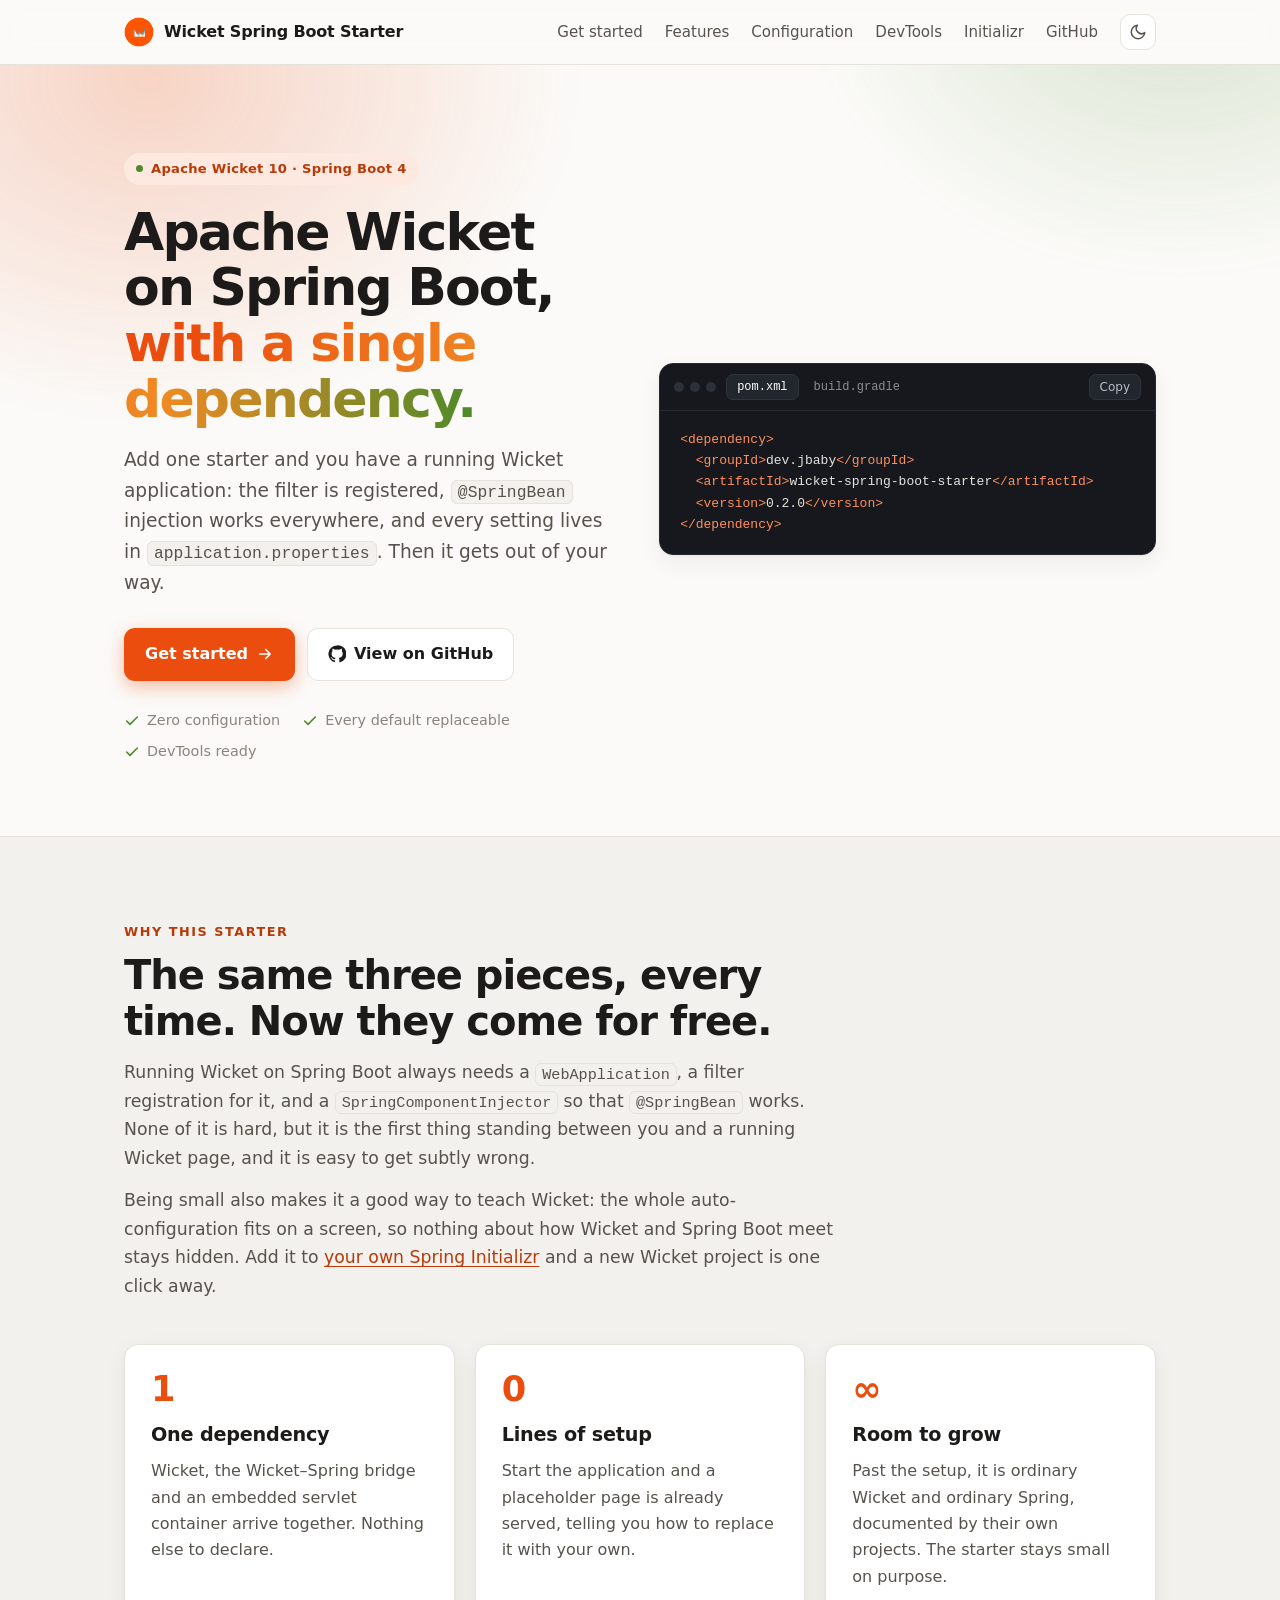
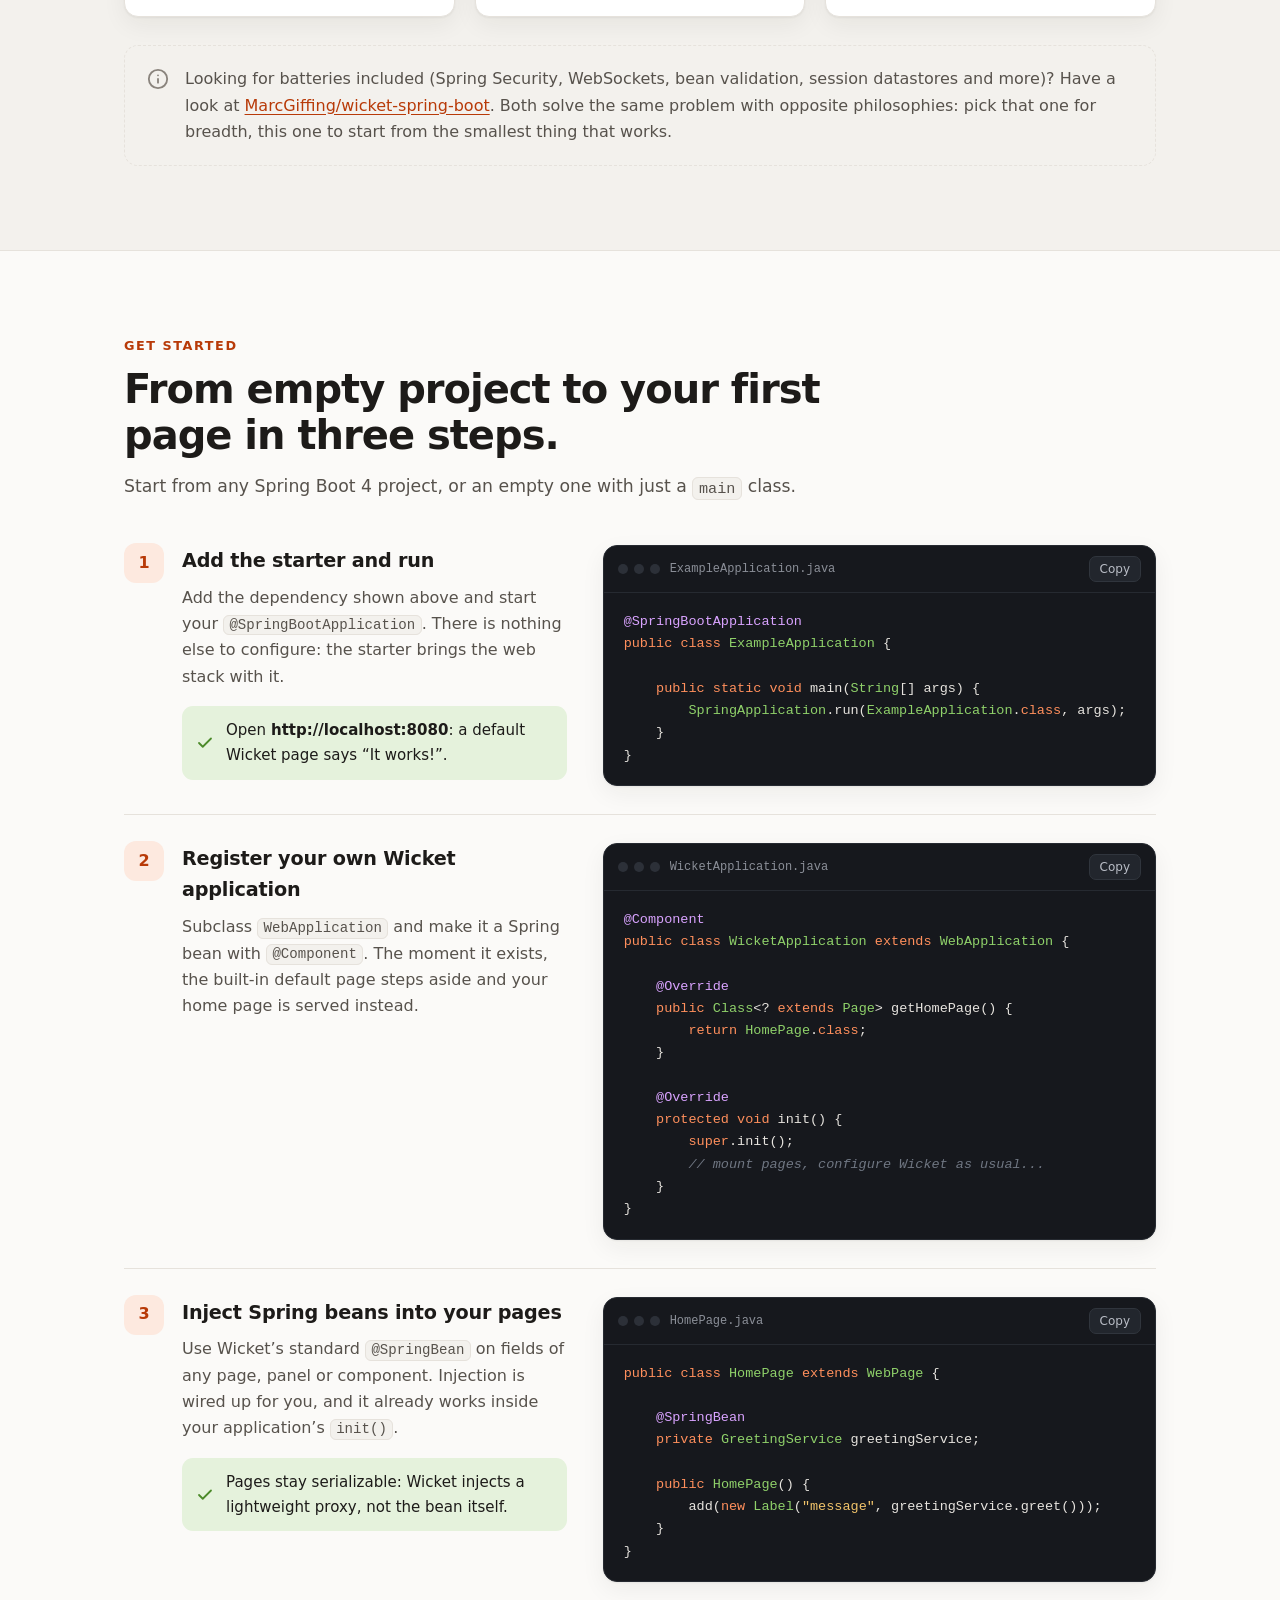
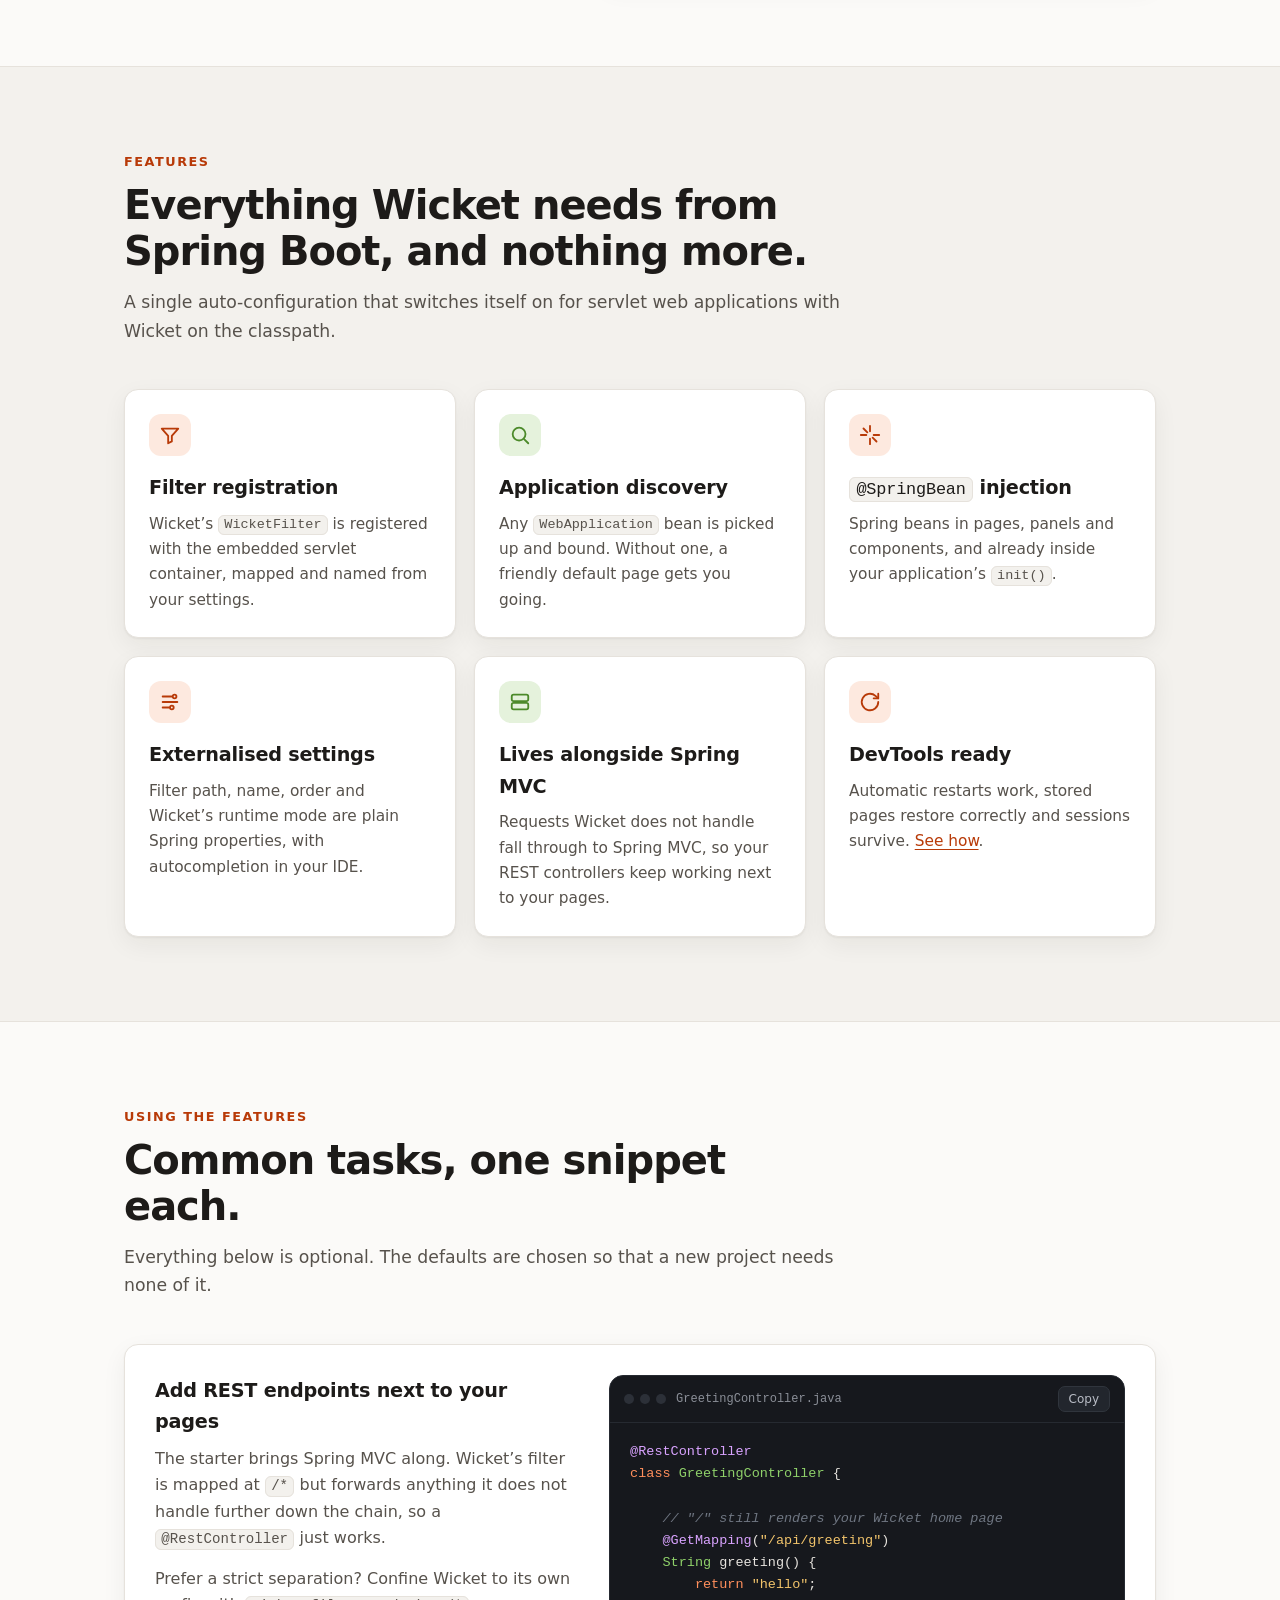
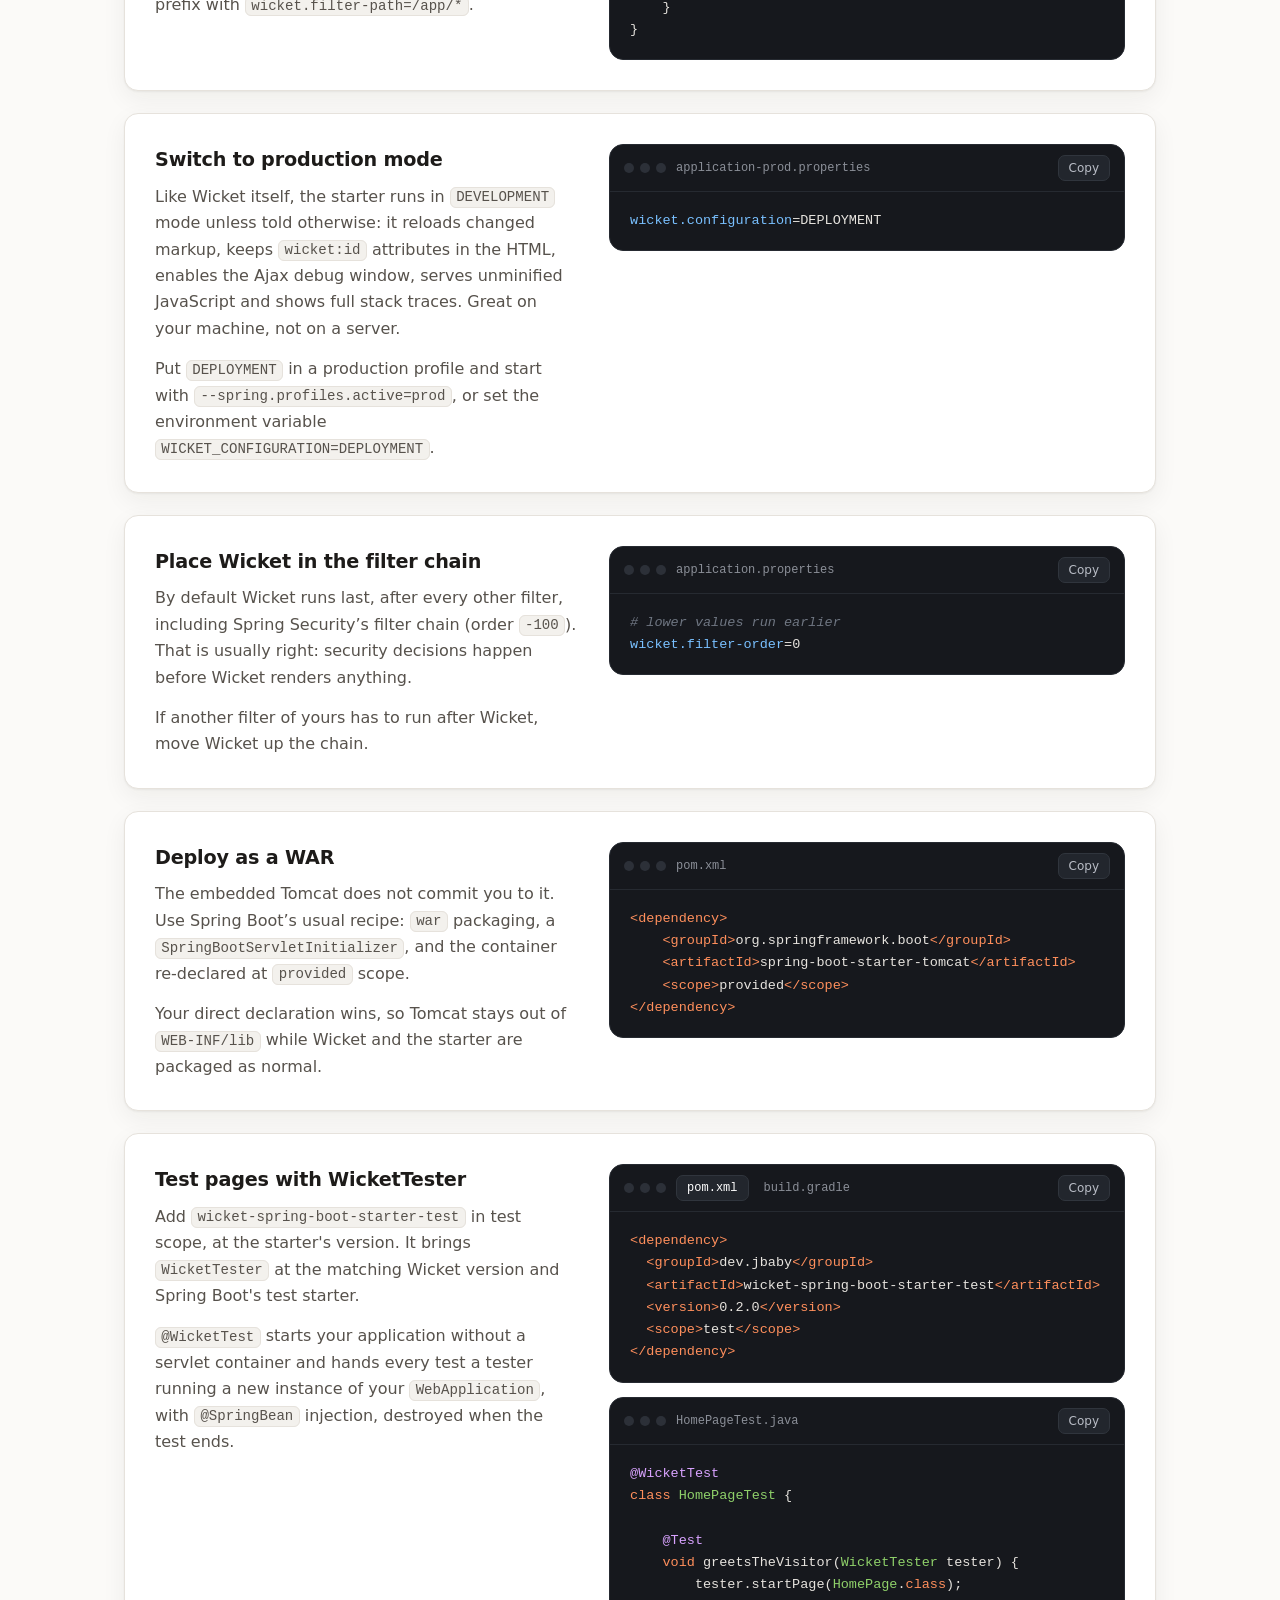
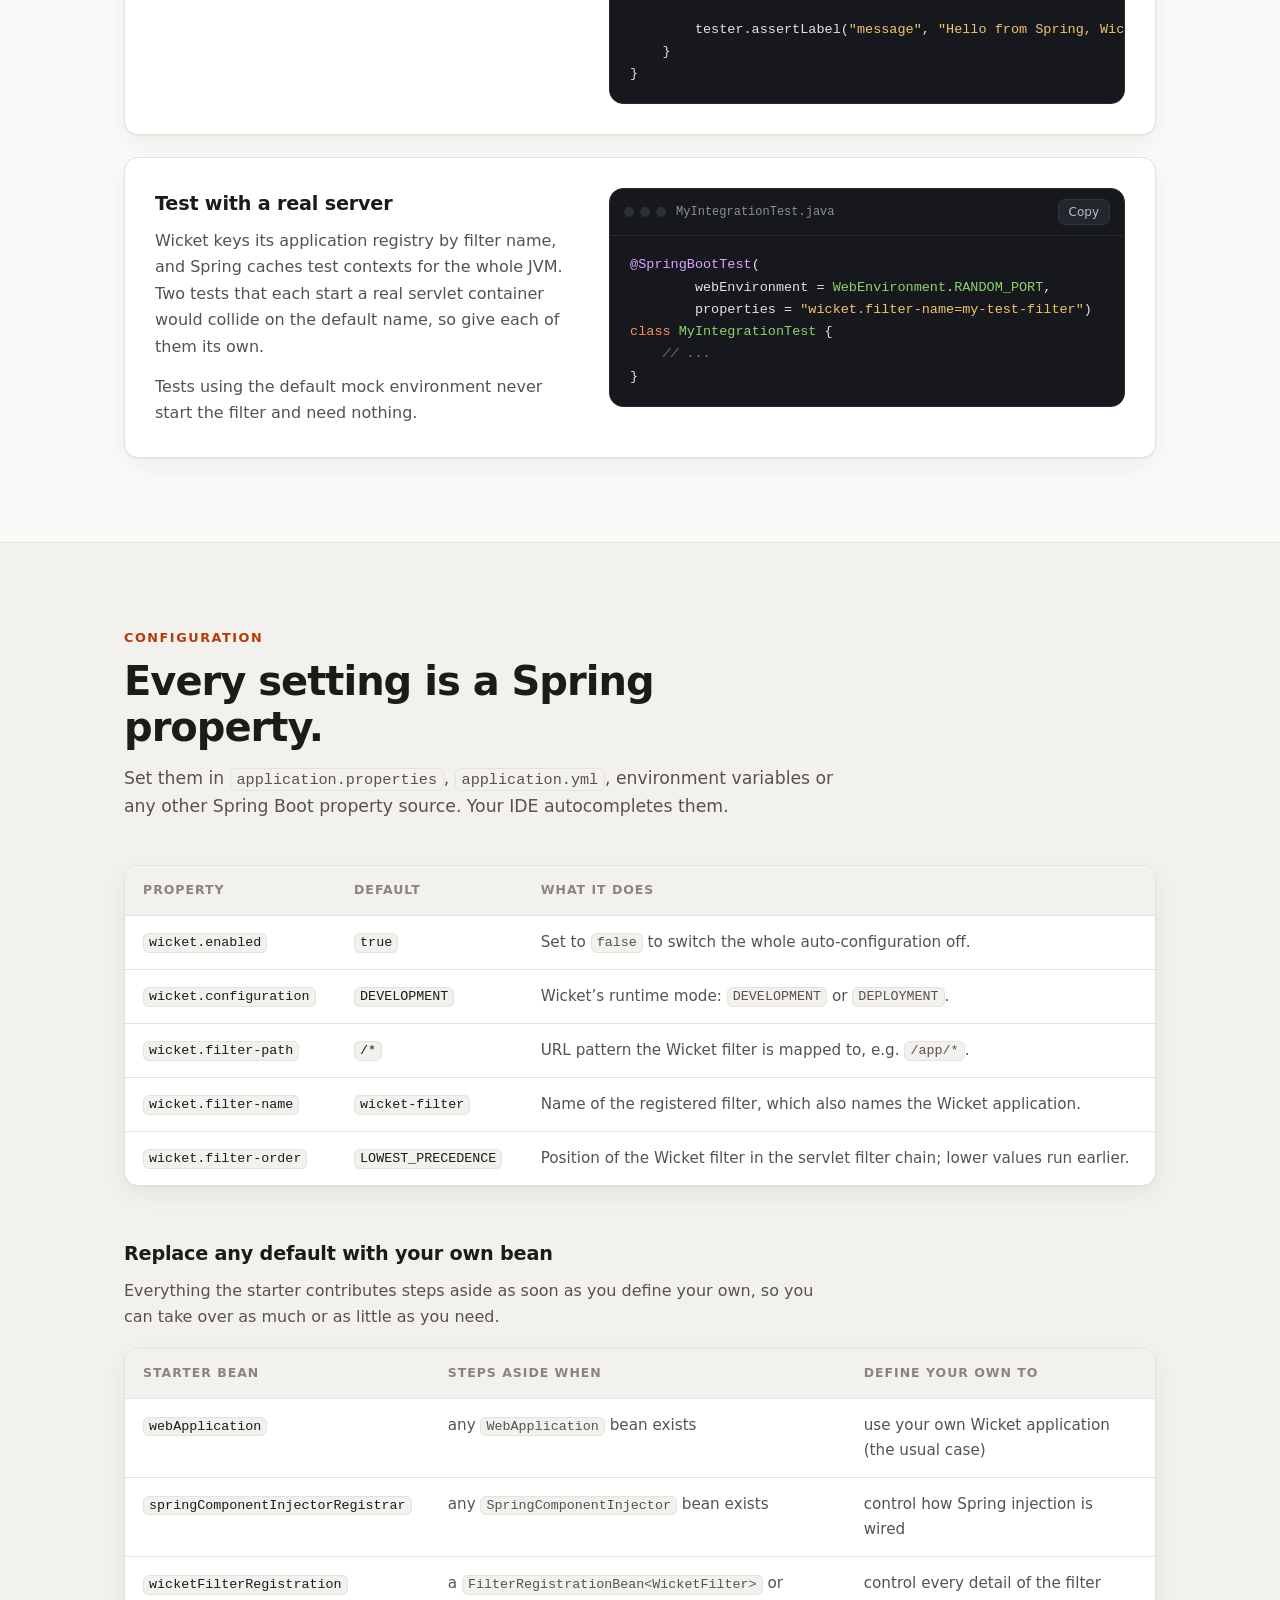
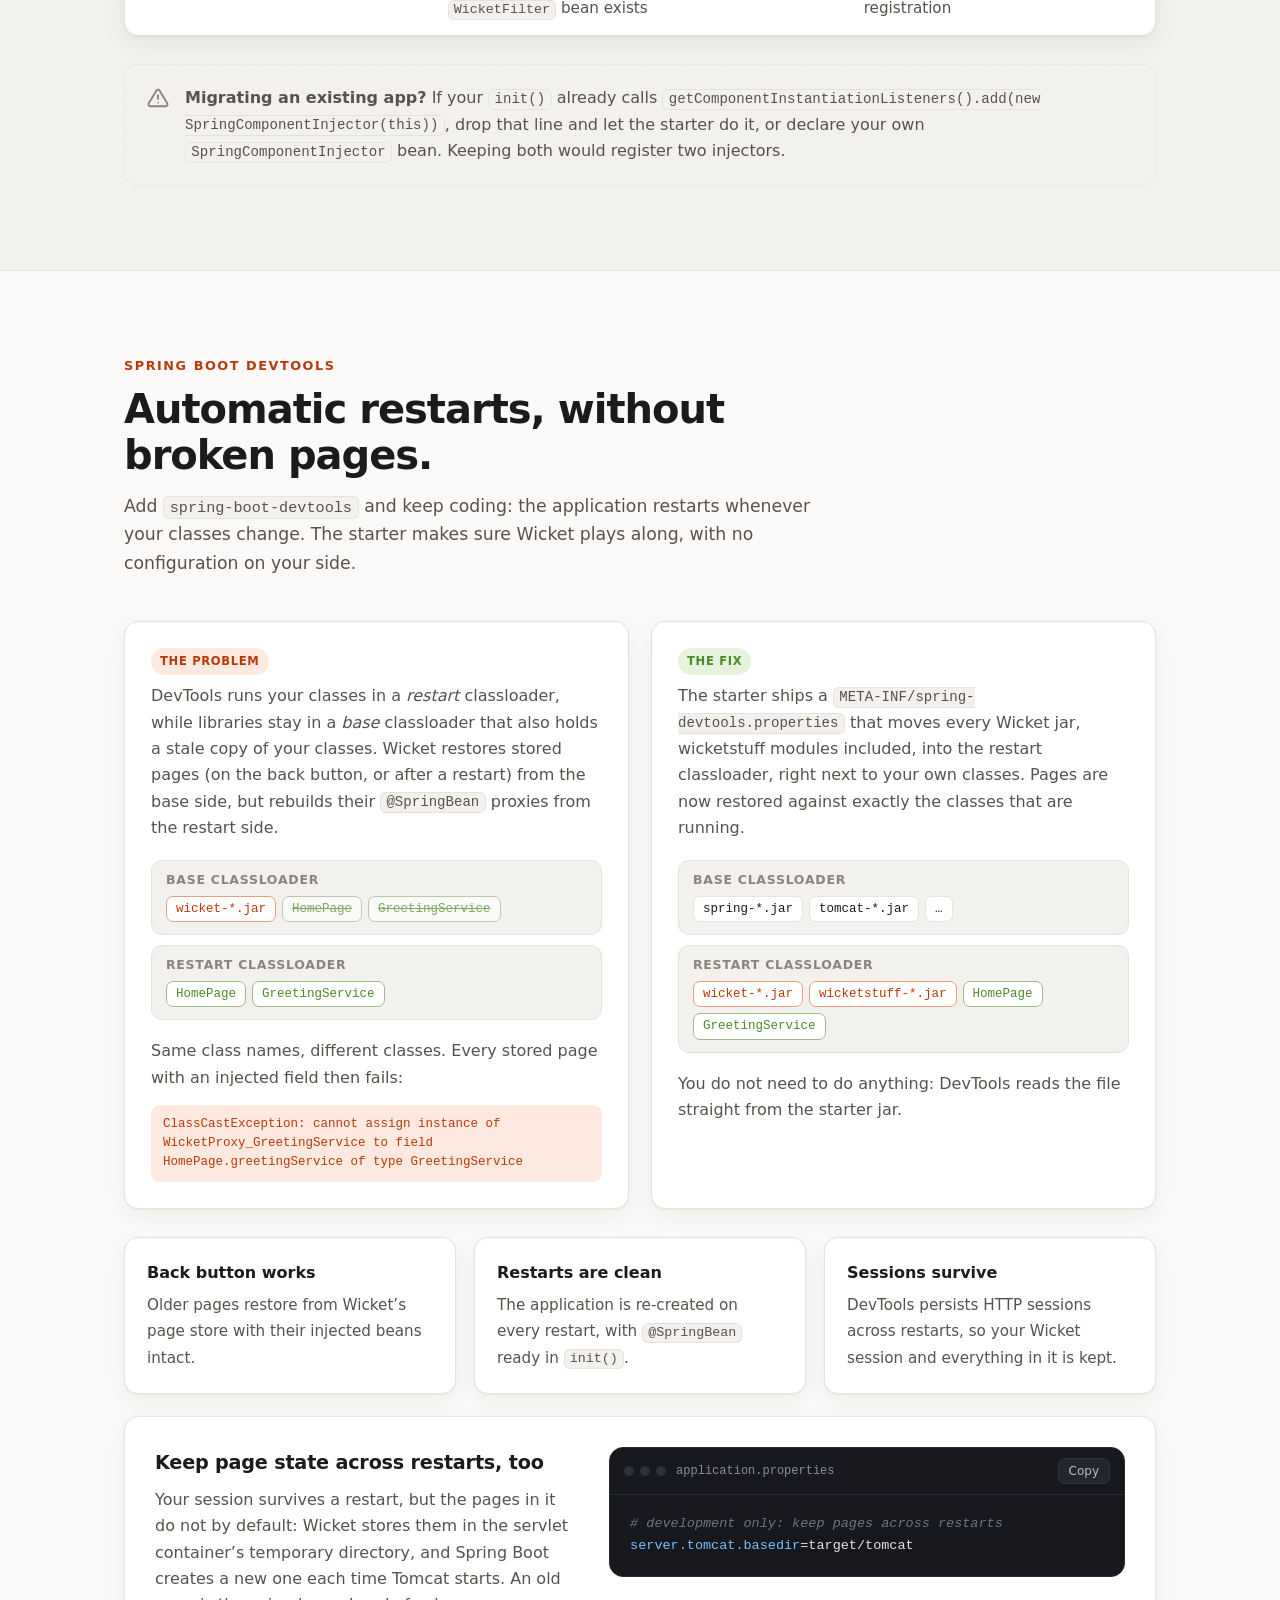
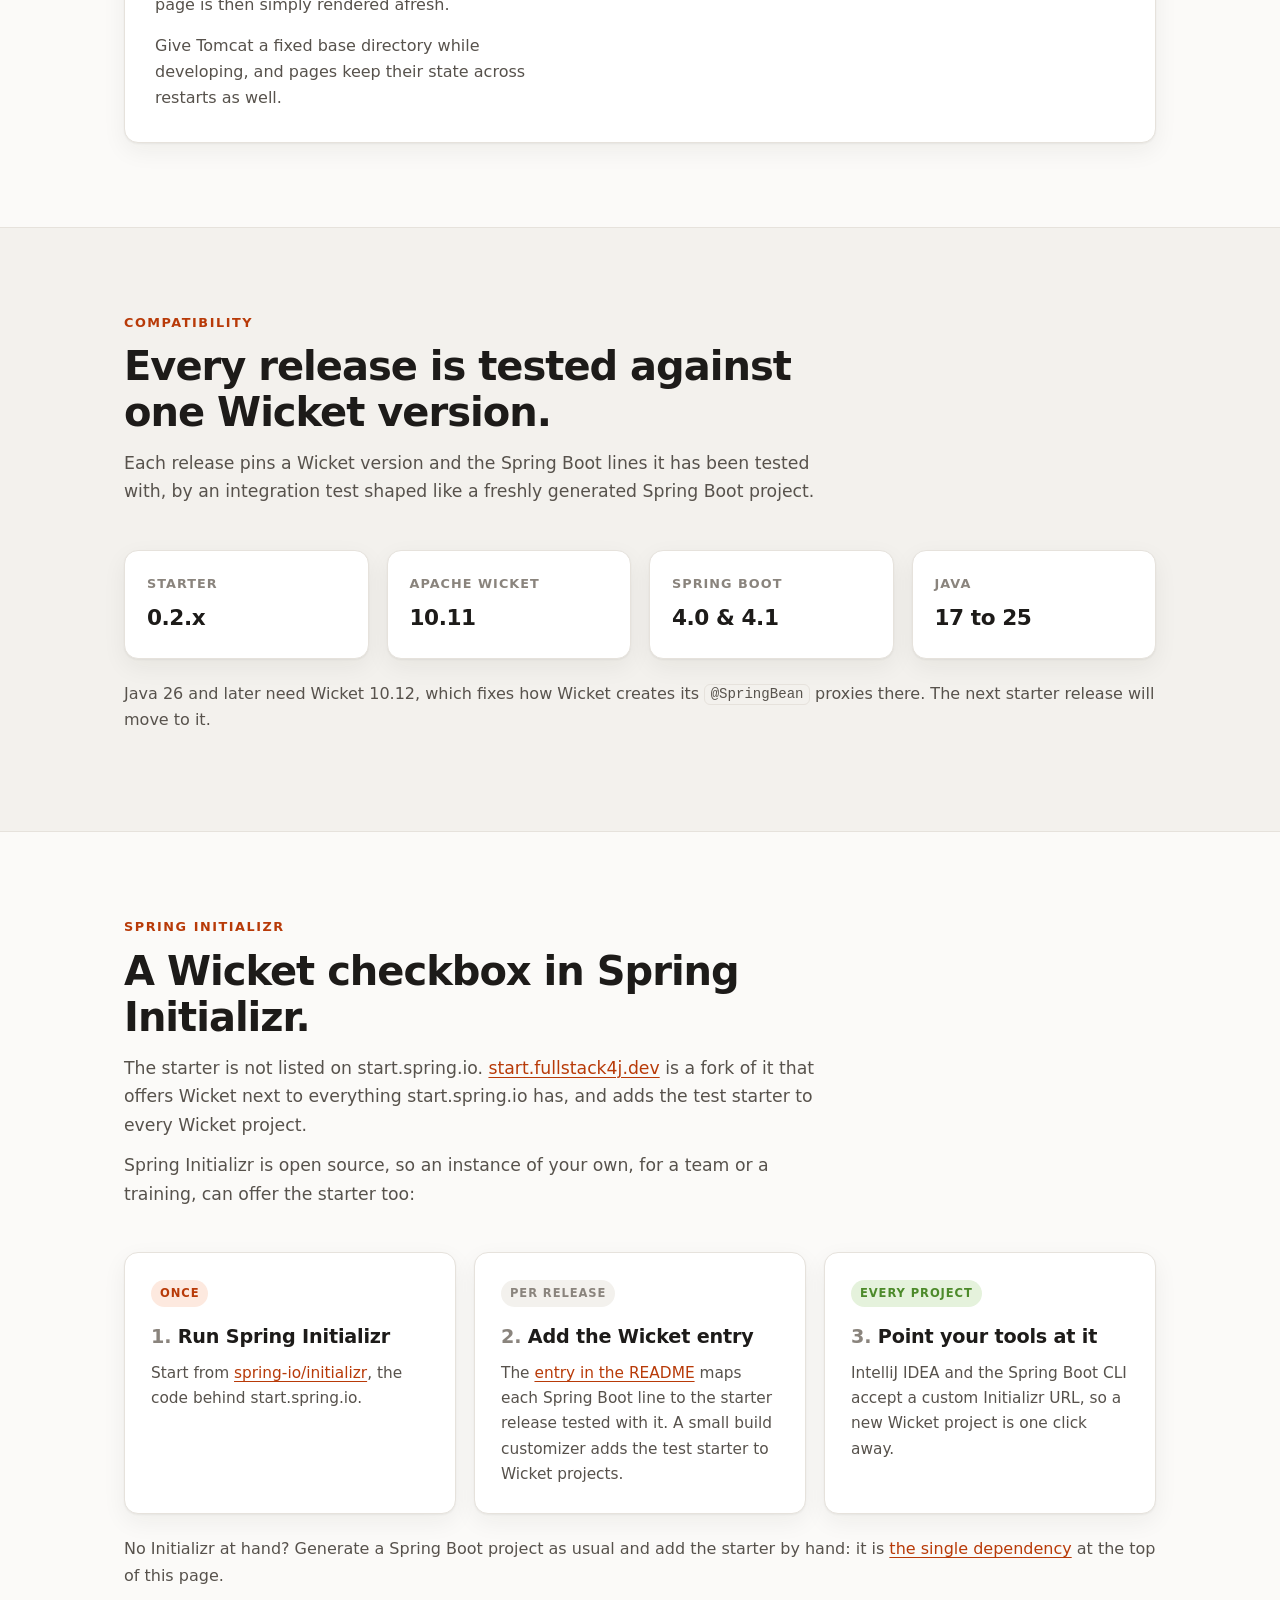
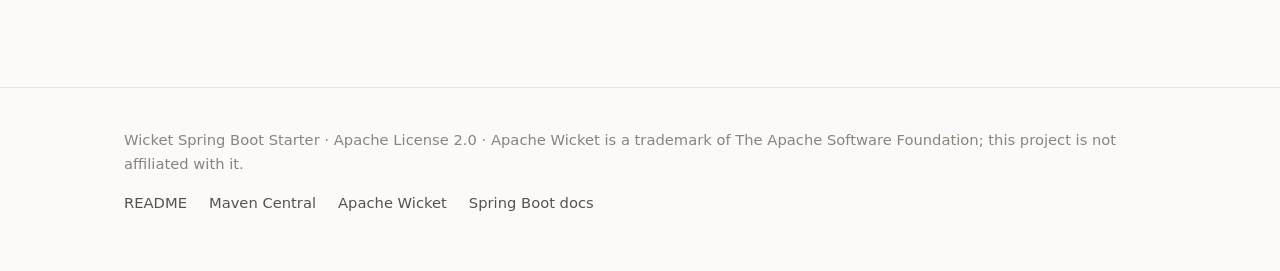
==== commit 09b07e21: "Point to start.fullstack4j.dev and show the test dependency The Initializr section in the README and" ====
--- a/docs/index.html
+++ b/docs/index.html
@@ -226,6 +226,7 @@
 		}
 		.tab[aria-selected="true"] { color: #fff; background: #22262d; border-color: #30353d; }
 		.tab-panel[hidden] { display: none; }
+		@media (max-width: 480px) { .code[data-tabs] .code-head .dots { display: none; } }
 
 		.tok-k { color: #ff8f5c; }
 		.tok-t { color: #8fd16a; }
@@ -245,6 +246,7 @@
 		h2 { font-size: clamp(1.8rem, 3.6vw, 2.5rem); line-height: 1.15; letter-spacing: -.025em; margin: 10px 0 14px; font-weight: 720; }
 		h3 { font-size: 1.2rem; letter-spacing: -.01em; margin: 0 0 8px; font-weight: 680; }
 		.section-head p { color: var(--text-soft); font-size: 1.08rem; margin: 0; }
+		.section-head p + p { margin-top: 12px; }
 		p { margin: 0 0 14px; }
 		.muted { color: var(--text-soft); }
 
@@ -316,6 +318,7 @@
 		.guide p { color: var(--text-soft); }
 		.guide p:last-child { margin-bottom: 0; }
 		.guide .code { box-shadow: none; }
+		.guide .codes { display: grid; gap: 14px; min-width: 0; }
 
 		@media (max-width: 900px) { .guide { grid-template-columns: 1fr; gap: 18px; padding: 22px; } }
 
@@ -782,8 +785,33 @@
 							<code>@SpringBean</code> injection, destroyed when the test ends.
 						</p>
 					</div>
-					<div class="code">
-						<div class="code-head"><span class="dots"><i></i><i></i><i></i></span><span class="file">HomePageTest.java</span><button class="copy" type="button">Copy</button></div>
+					<div class="codes">
+						<div class="code" data-tabs>
+							<div class="code-head">
+								<span class="dots"><i></i><i></i><i></i></span>
+								<div class="tabs" role="tablist" aria-label="Build tool">
+									<button class="tab" role="tab" aria-selected="true" aria-controls="test-dep-maven" id="tab-test-maven">pom.xml</button>
+									<button class="tab" role="tab" aria-selected="false" aria-controls="test-dep-gradle" id="tab-test-gradle" tabindex="-1">build.gradle</button>
+								</div>
+								<span class="file"></span>
+								<button class="copy" type="button">Copy</button>
+							</div>
+							<div class="tab-panel" id="test-dep-maven" role="tabpanel" aria-labelledby="tab-test-maven">
+<pre><code data-lang="xml">&lt;dependency&gt;
+  &lt;groupId&gt;dev.jbaby&lt;/groupId&gt;
+  &lt;artifactId&gt;wicket-spring-boot-starter-test&lt;/artifactId&gt;
+  &lt;version&gt;0.2.0&lt;/version&gt;
+  &lt;scope&gt;test&lt;/scope&gt;
+&lt;/dependency&gt;</code></pre>
+							</div>
+							<div class="tab-panel" id="test-dep-gradle" role="tabpanel" aria-labelledby="tab-test-gradle" hidden>
+<pre><code data-lang="gradle">dependencies {
+  testImplementation 'dev.jbaby:wicket-spring-boot-starter-test:0.2.0'
+}</code></pre>
+							</div>
+						</div>
+						<div class="code">
+							<div class="code-head"><span class="dots"><i></i><i></i><i></i></span><span class="file">HomePageTest.java</span><button class="copy" type="button">Copy</button></div>
 <pre><code data-lang="java">@WicketTest
 class HomePageTest {
 
@@ -794,6 +822,7 @@
         tester.assertLabel("message", "Hello from Spring, Wicket!");
     }
 }</code></pre>
+						</div>
 					</div>
 				</div>
 
@@ -979,11 +1008,15 @@
 		<div class="wrap">
 			<div class="section-head">
 				<div class="kicker">Spring Initializr</div>
-				<h2>A Wicket checkbox in your own Initializr.</h2>
+				<h2>A Wicket checkbox in Spring Initializr.</h2>
 				<p>
-					The starter is not listed on start.spring.io, but Spring Initializr is open source. An
-					instance of your own, for a team or a training, offers Wicket next to everything
-					start.spring.io has.
+					The starter is not listed on start.spring.io. <a href="https://start.fullstack4j.dev">start.fullstack4j.dev</a>
+					is a fork of it that offers Wicket next to everything start.spring.io has, and adds the
+					test starter to every Wicket project.
+				</p>
+				<p>
+					Spring Initializr is open source, so an instance of your own, for a team or a training,
+					can offer the starter too:
 				</p>
 			</div>
 			<div class="setup">
@@ -995,7 +1028,7 @@
 				<div class="card">
 					<span class="when">Per release</span>
 					<h3>Add the Wicket entry</h3>
-					<p>The <a href="https://github.com/danielbartl/wicket-spring-boot-starter#the-initializr-entry">entry in the README</a> maps each Spring Boot line to the starter release tested with it.</p>
+					<p>The <a href="https://github.com/danielbartl/wicket-spring-boot-starter#the-initializr-entry">entry in the README</a> maps each Spring Boot line to the starter release tested with it. A small build customizer adds the test starter to Wicket projects.</p>
 				</div>
 				<div class="card">
 					<span class="when">Every project</span>
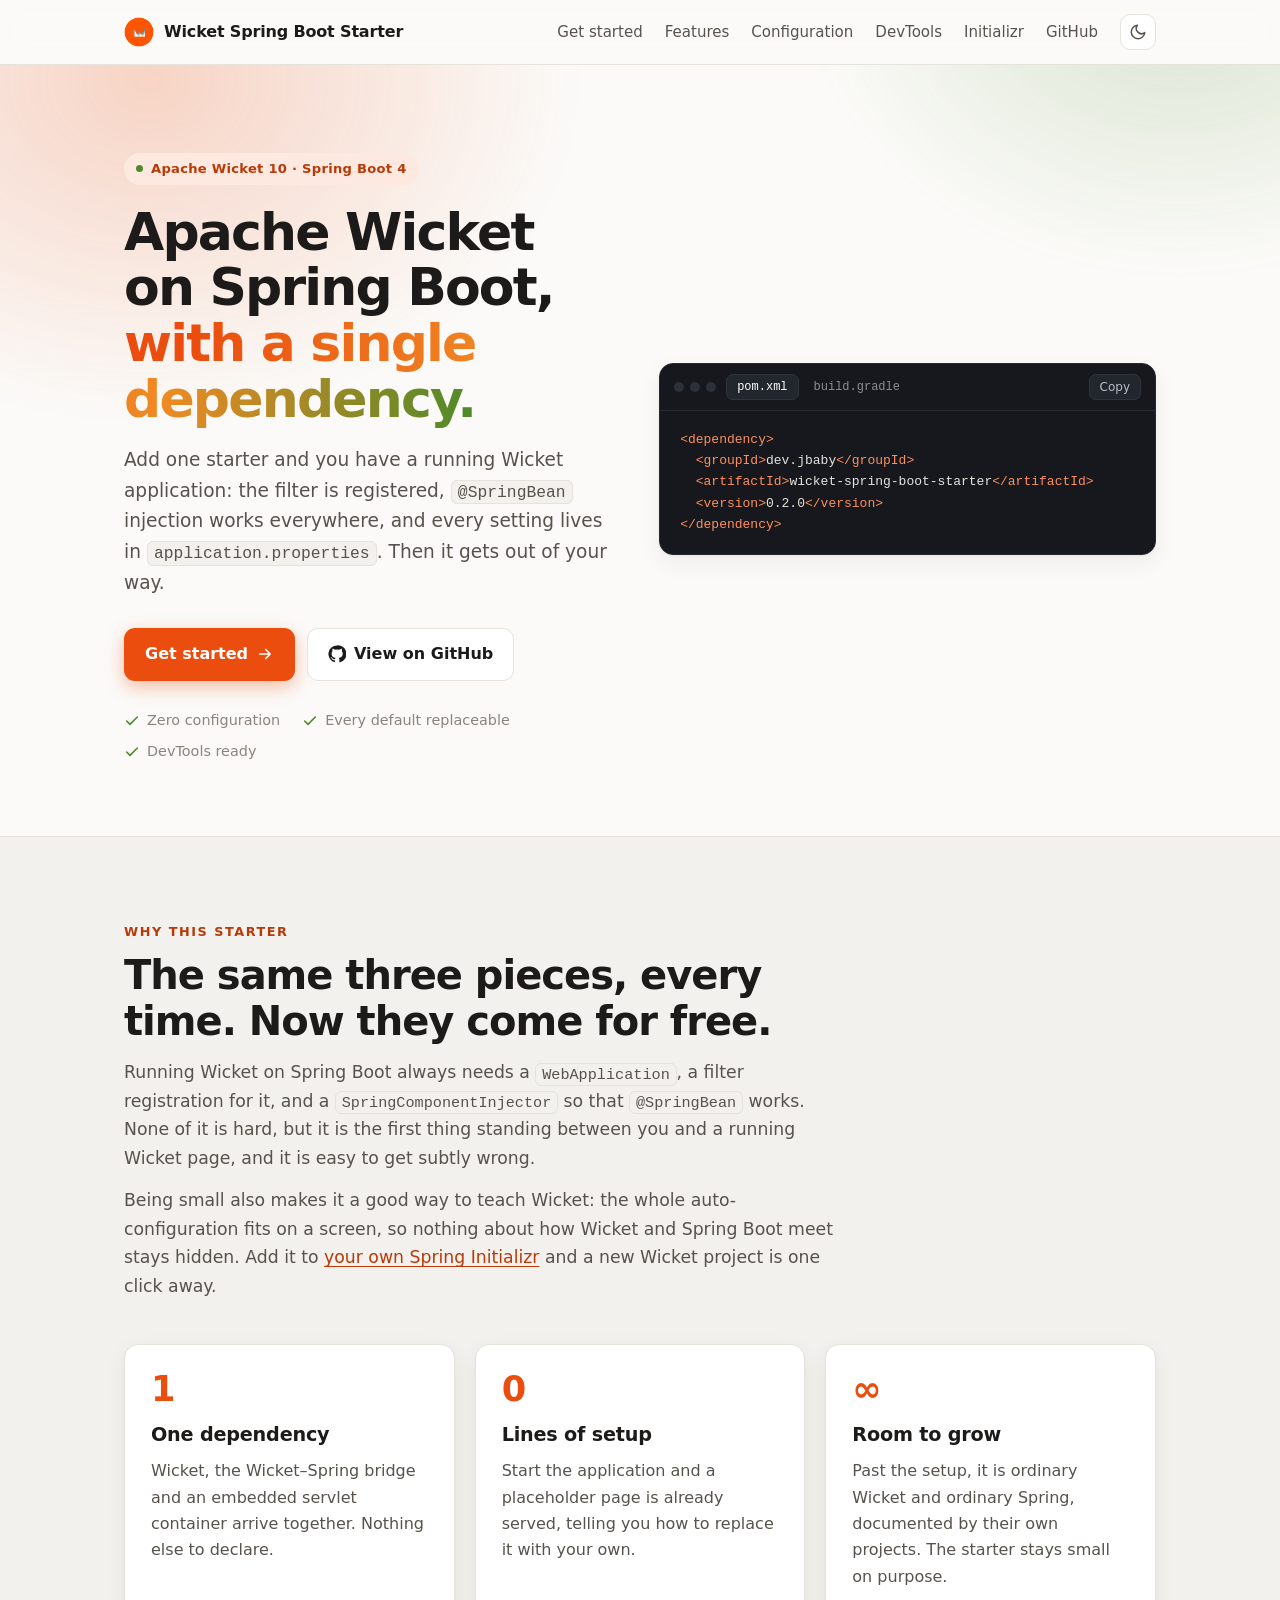
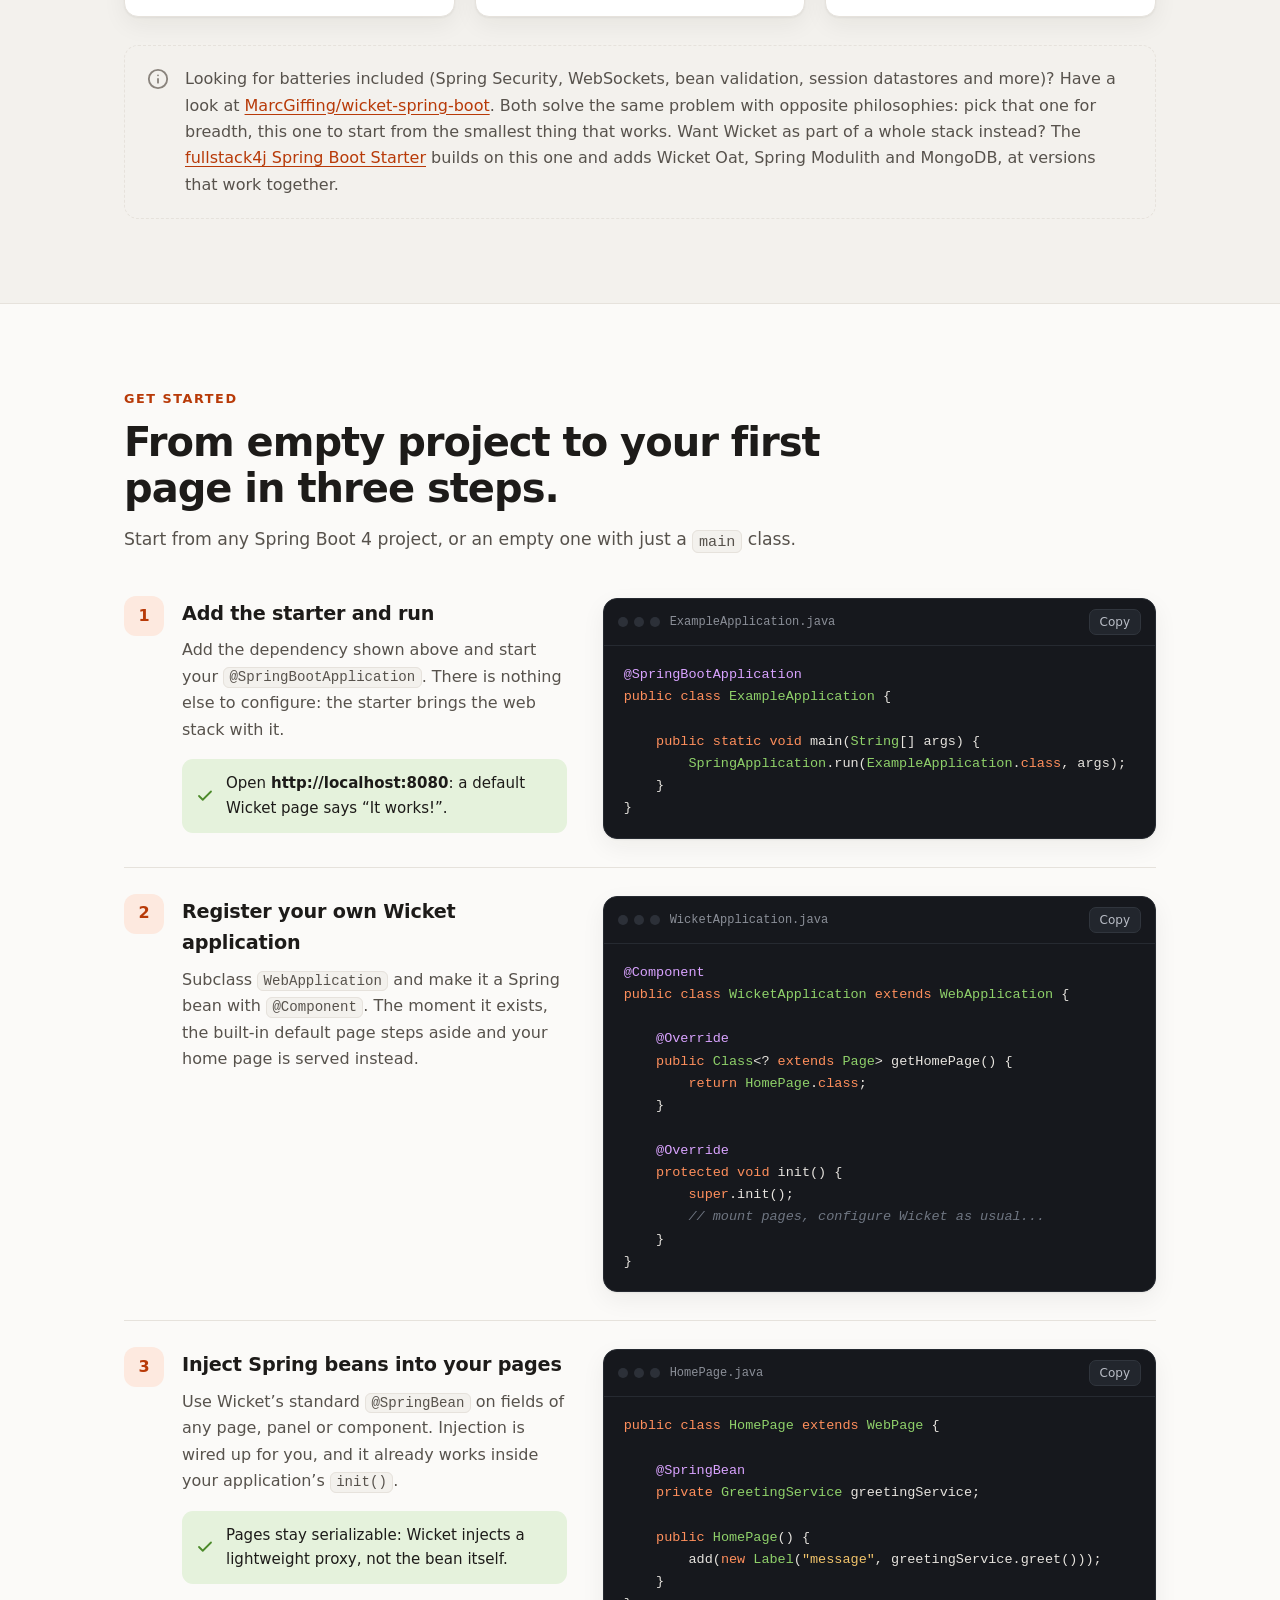
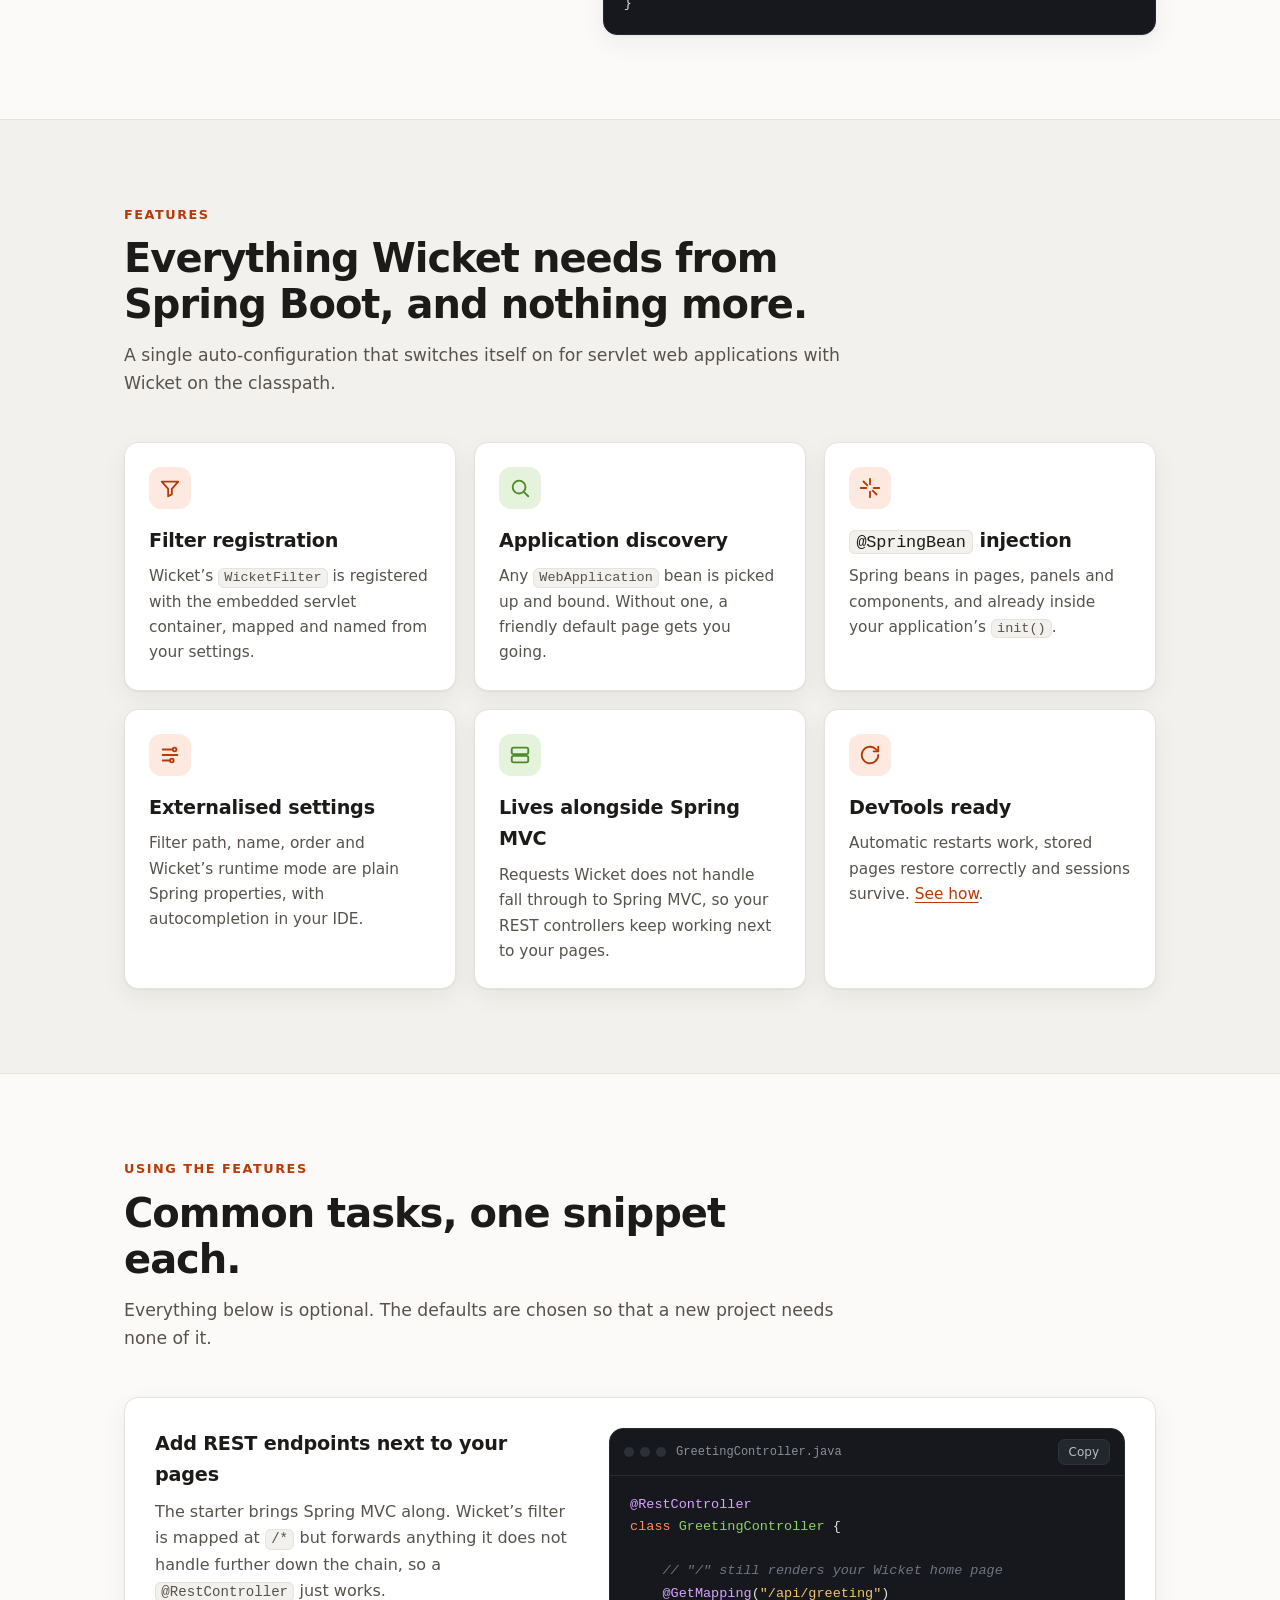
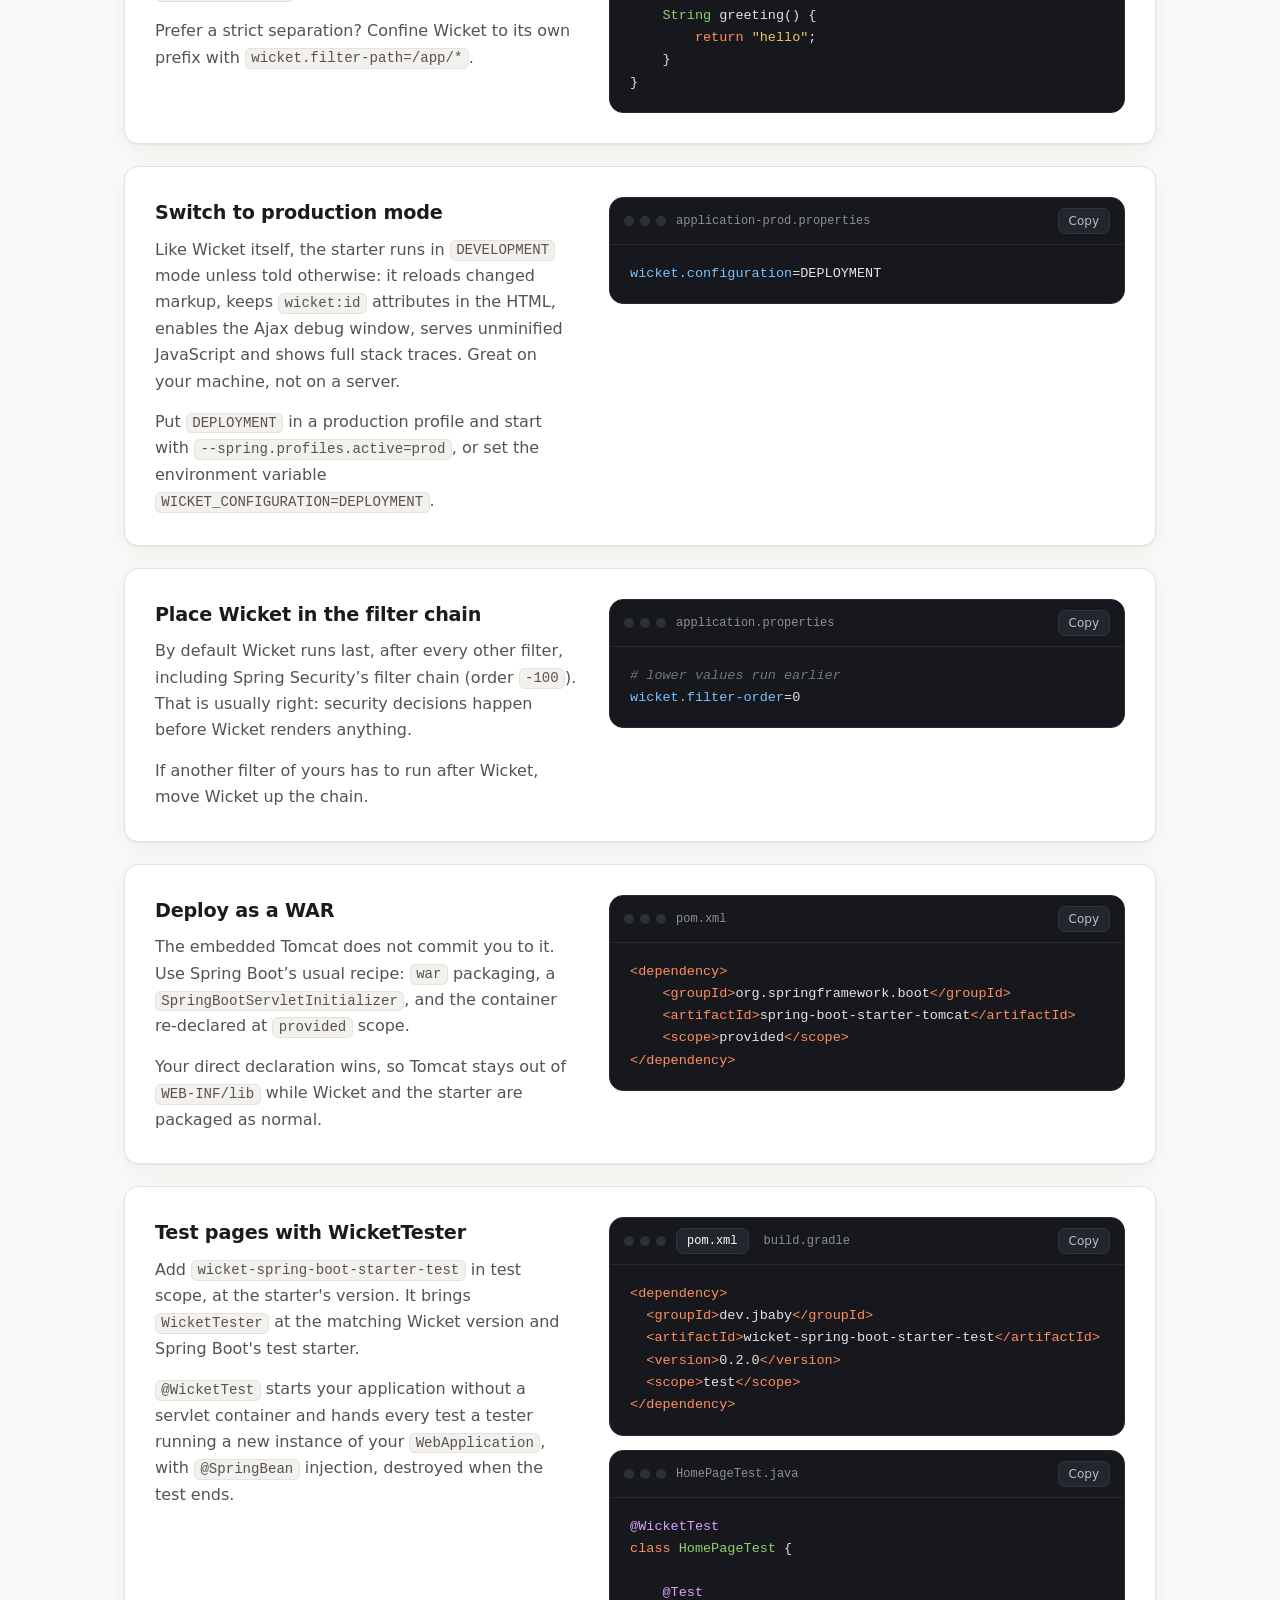
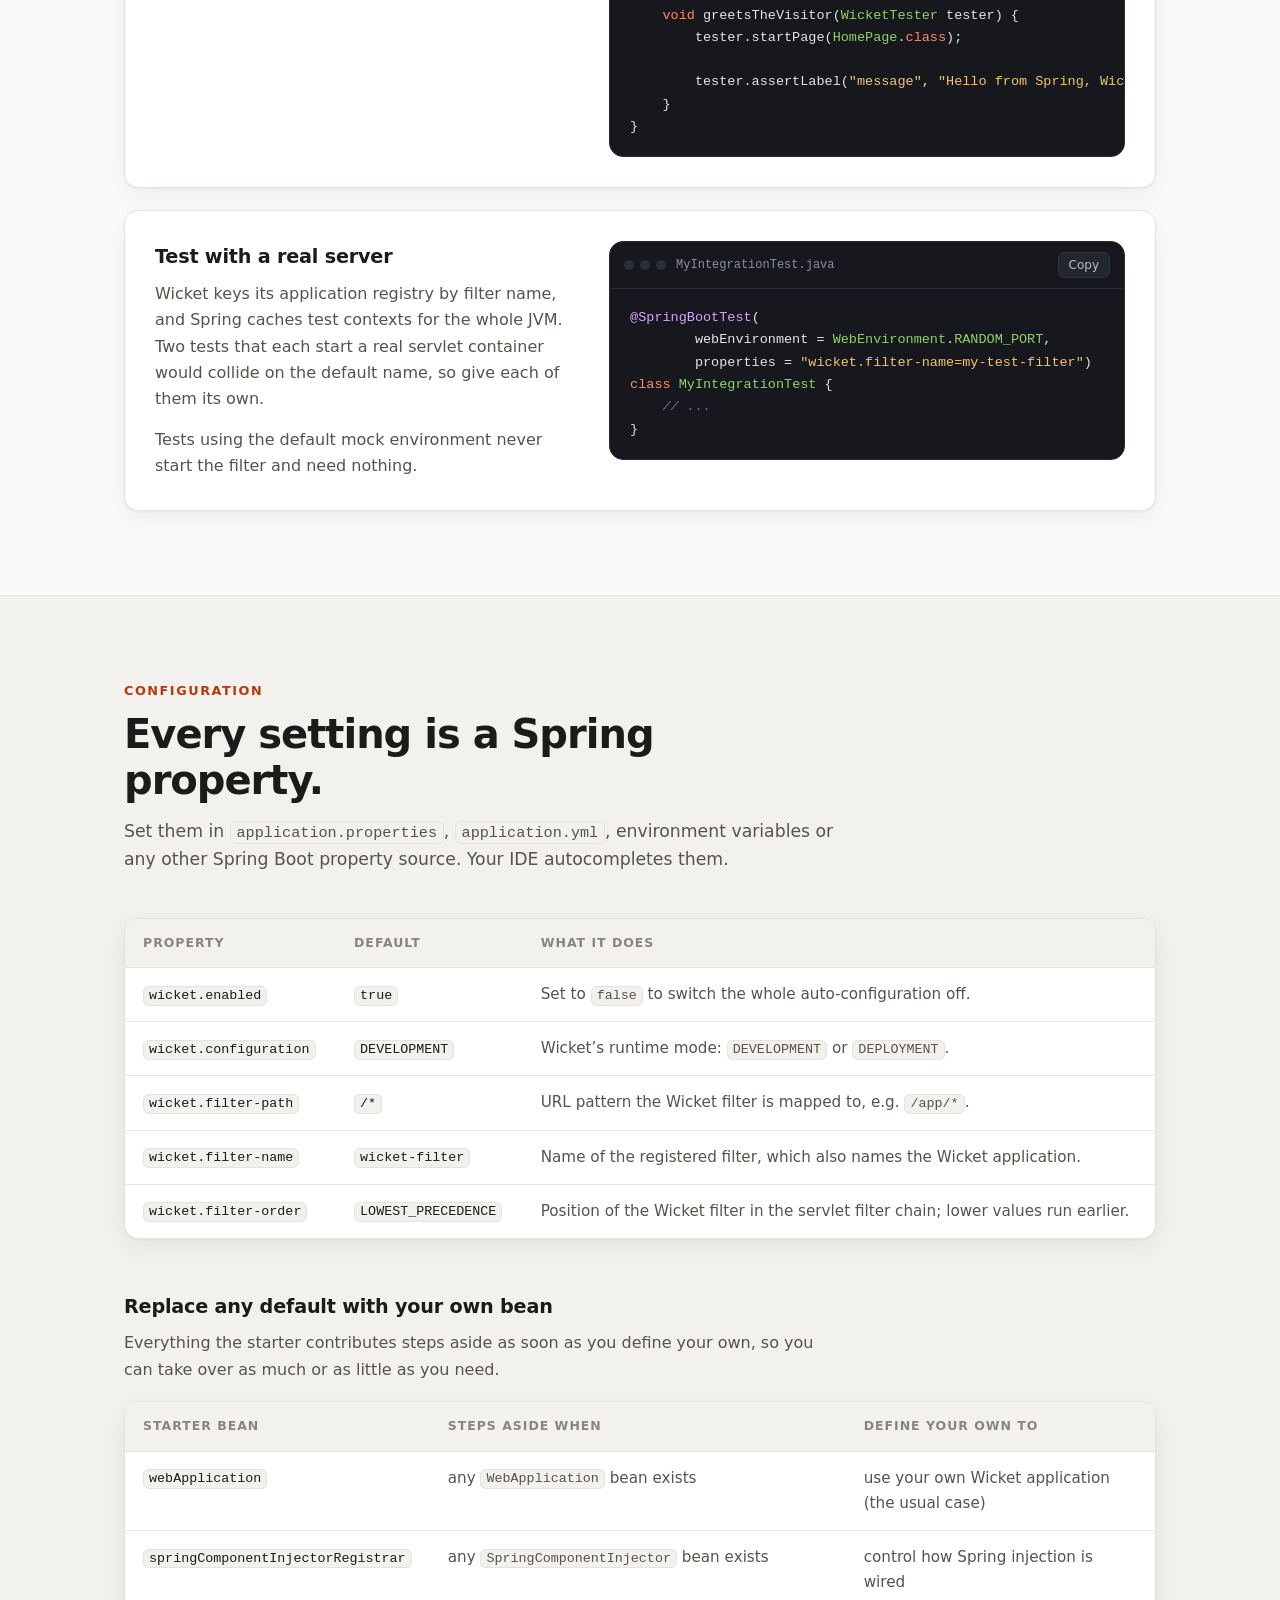
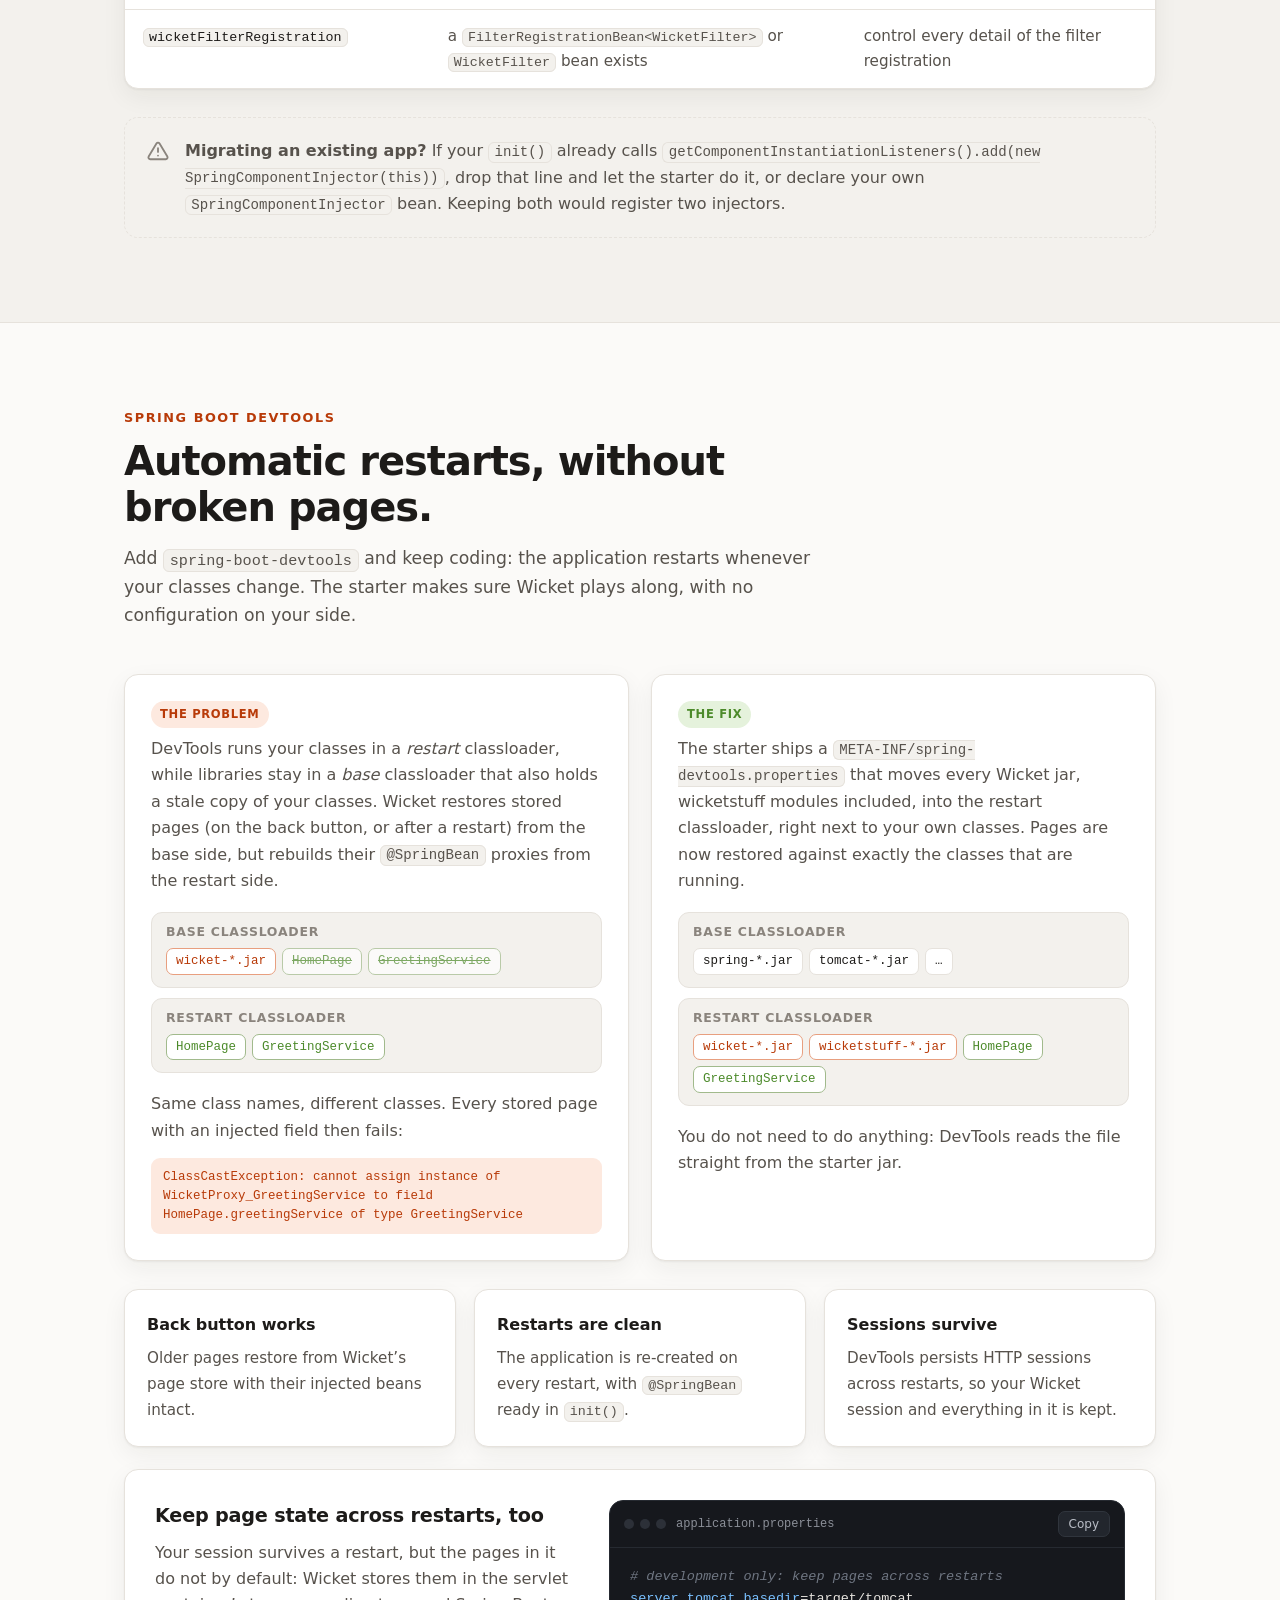
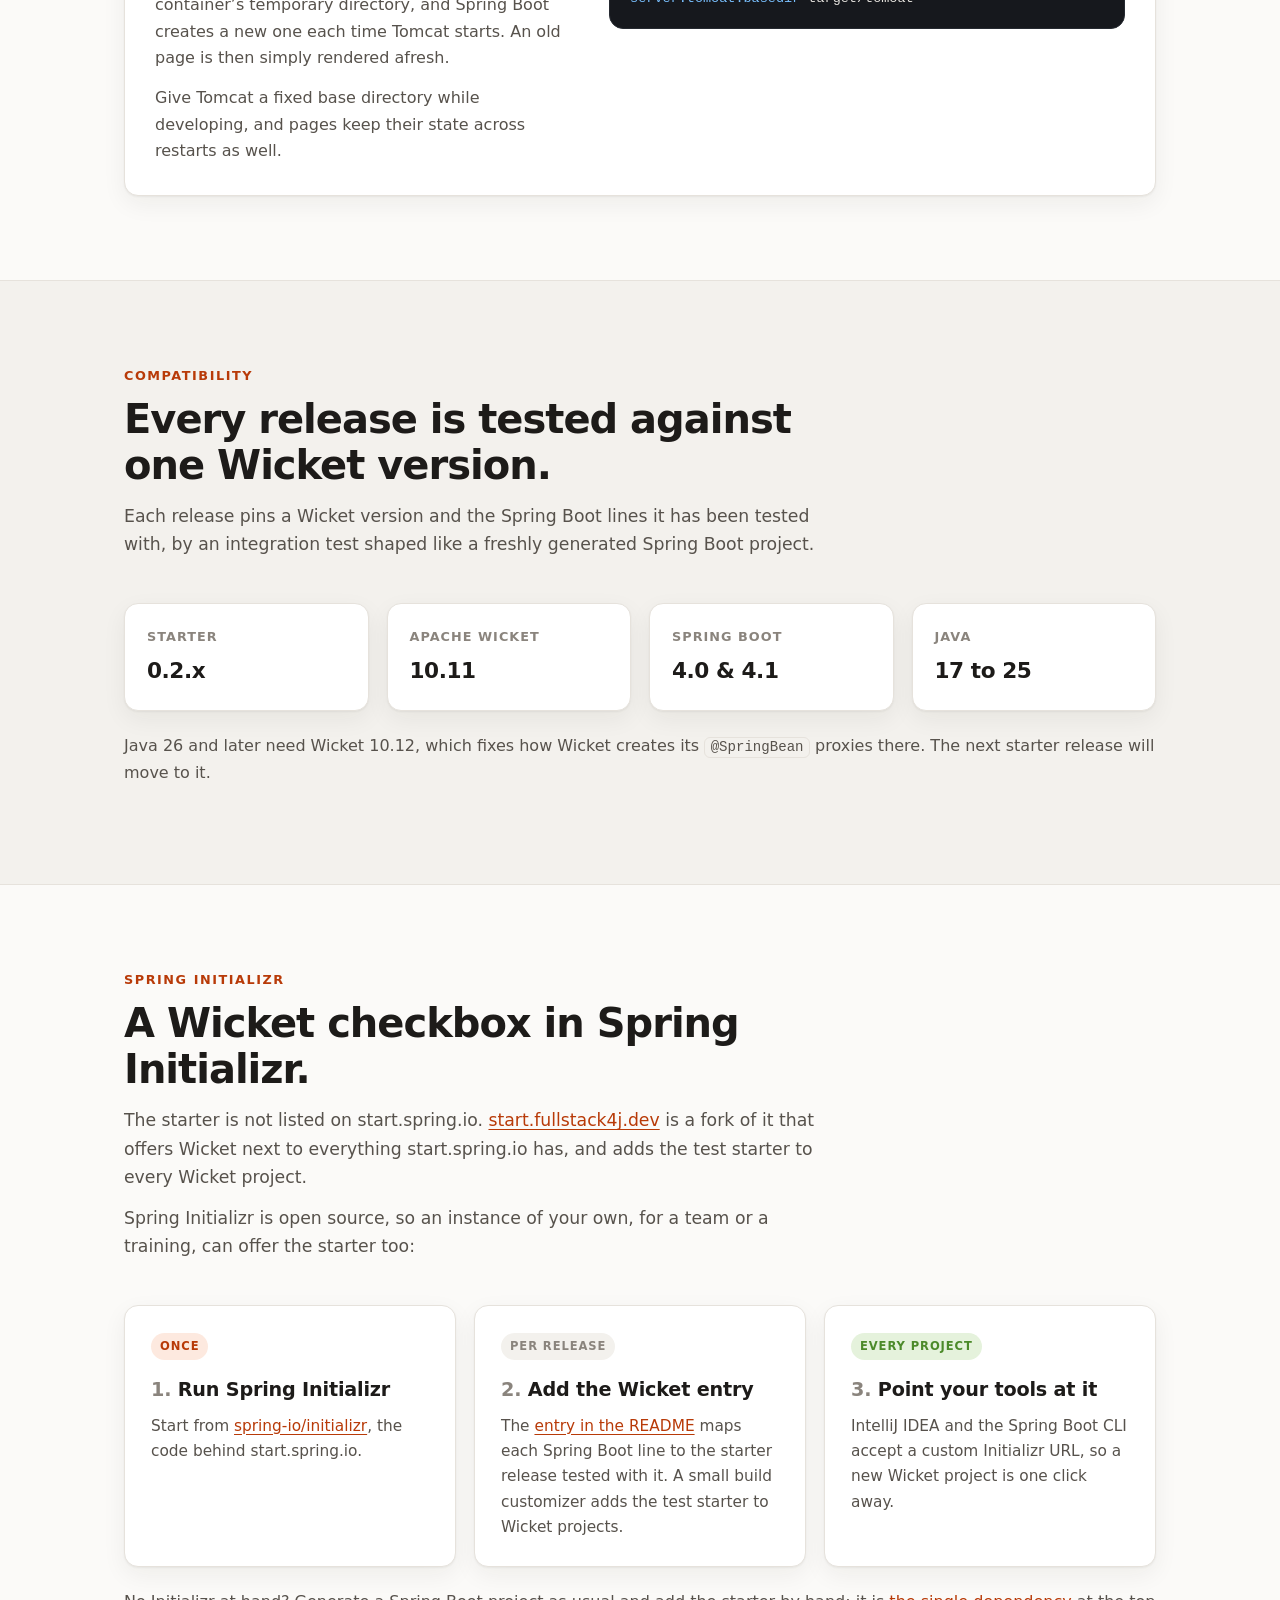
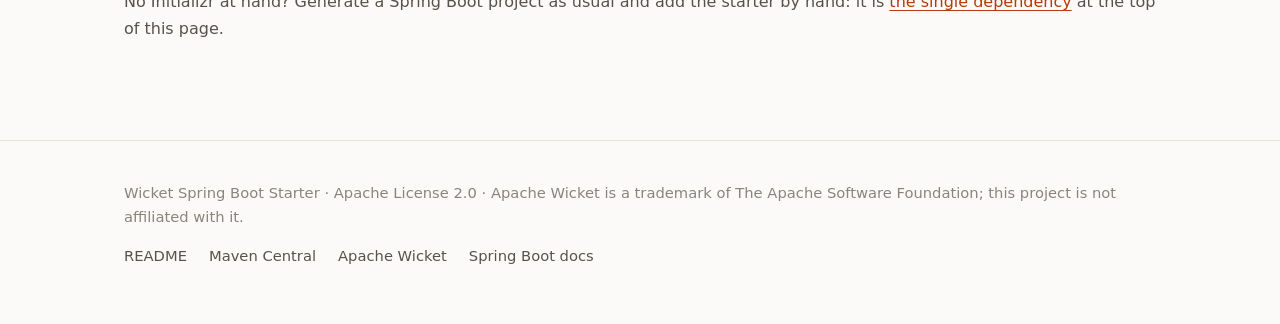
==== commit 83077b71: "Point to the fullstack4j starter for a whole stack "Is this the right starter for you?" in the READM" ====
--- a/docs/index.html
+++ b/docs/index.html
@@ -535,7 +535,10 @@
 					datastores and more)? Have a look at
 					<a href="https://github.com/MarcGiffing/wicket-spring-boot">MarcGiffing/wicket-spring-boot</a>.
 					Both solve the same problem with opposite philosophies: pick that one for breadth, this one
-					to start from the smallest thing that works.
+					to start from the smallest thing that works. Want Wicket as part of a whole stack instead?
+					The <a href="https://github.com/danielbartl/fullstack4j-spring-boot-starter">fullstack4j Spring Boot Starter</a>
+					builds on this one and adds Wicket Oat, Spring Modulith and MongoDB, at versions that work
+					together.
 				</p>
 			</div>
 		</div>
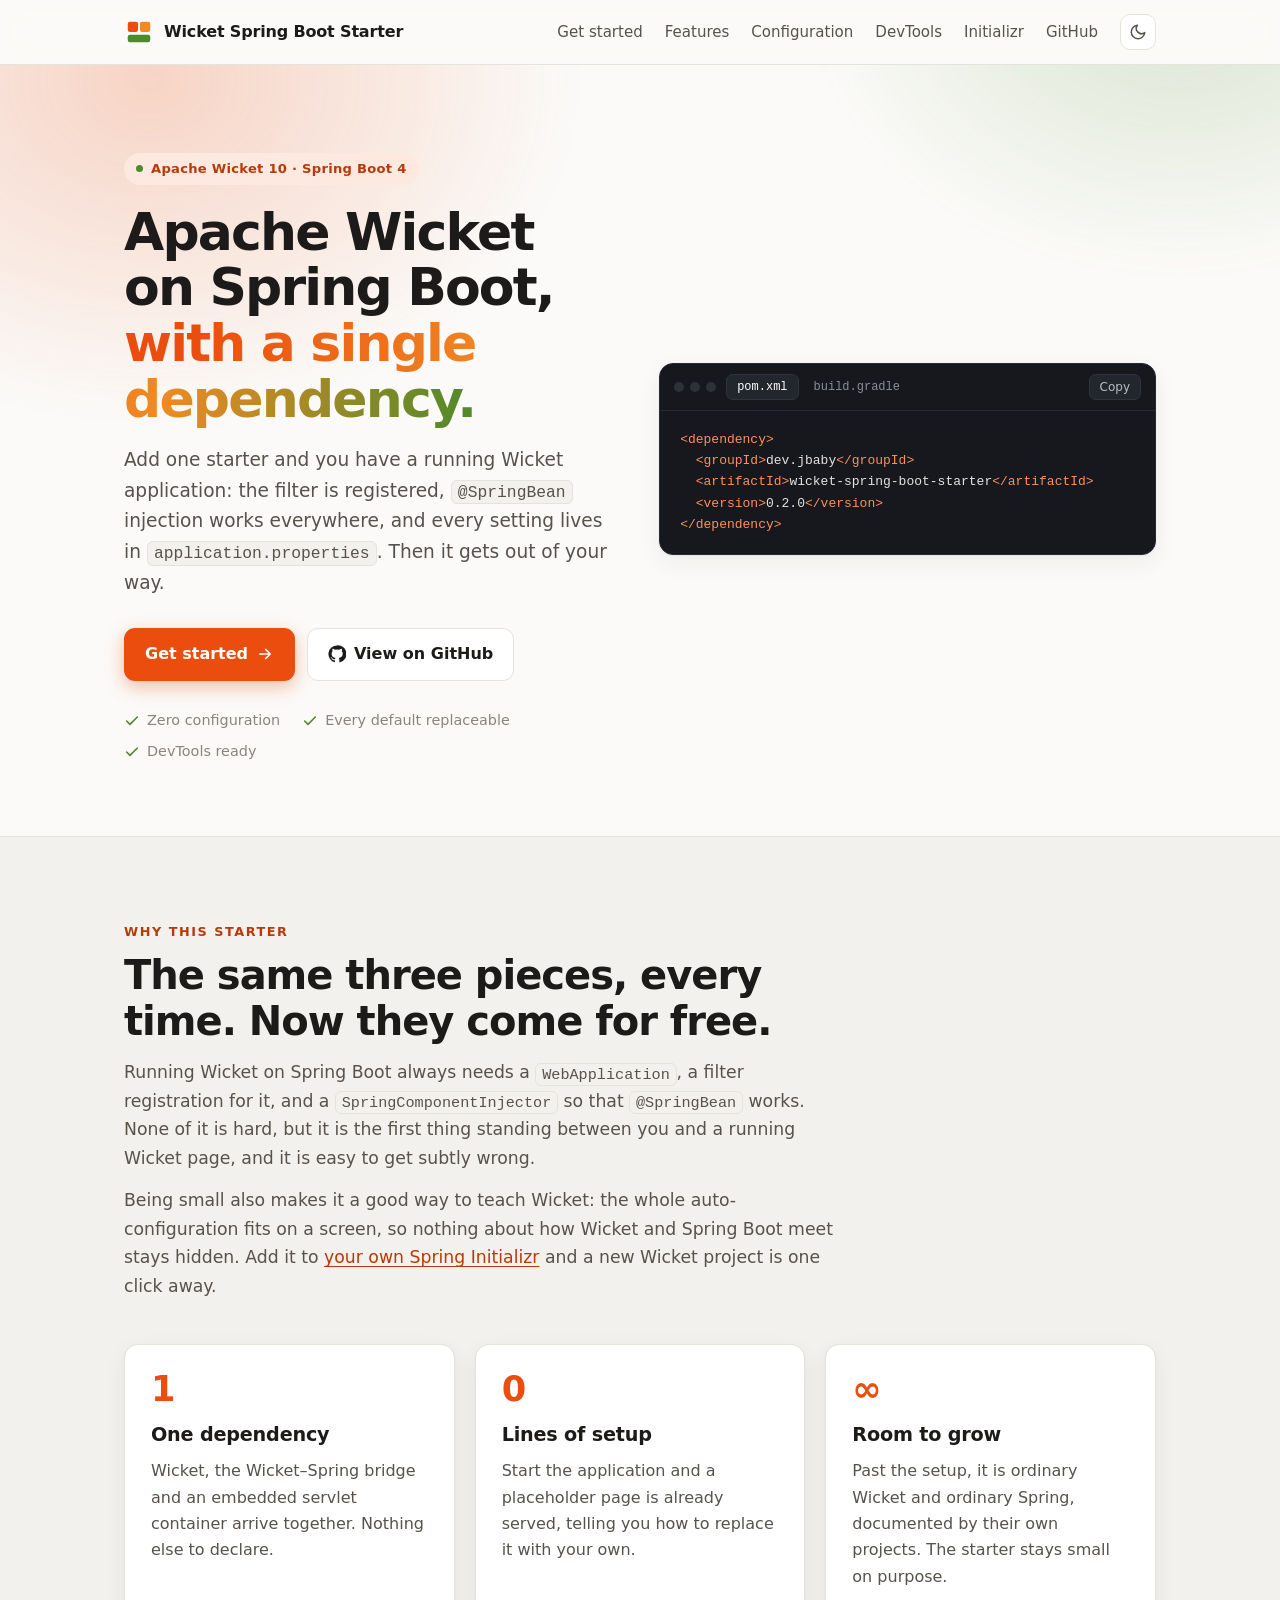
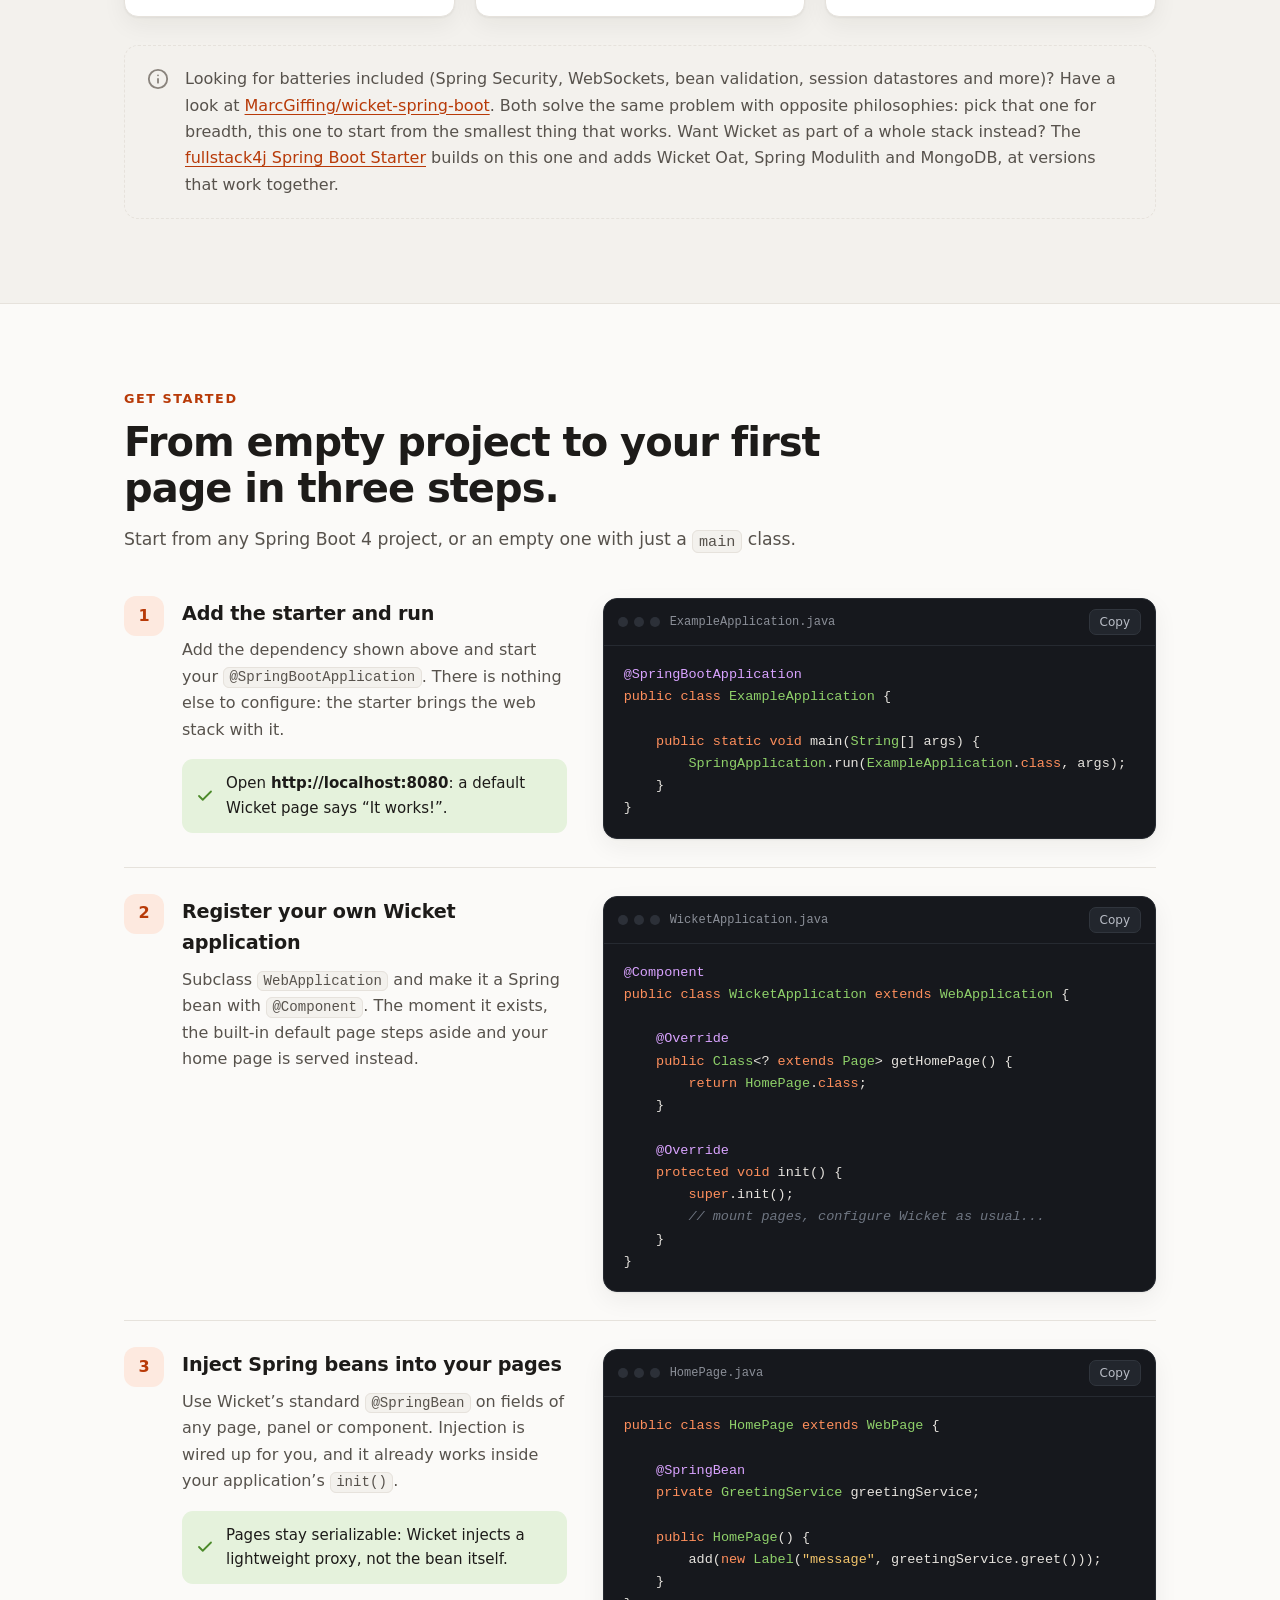
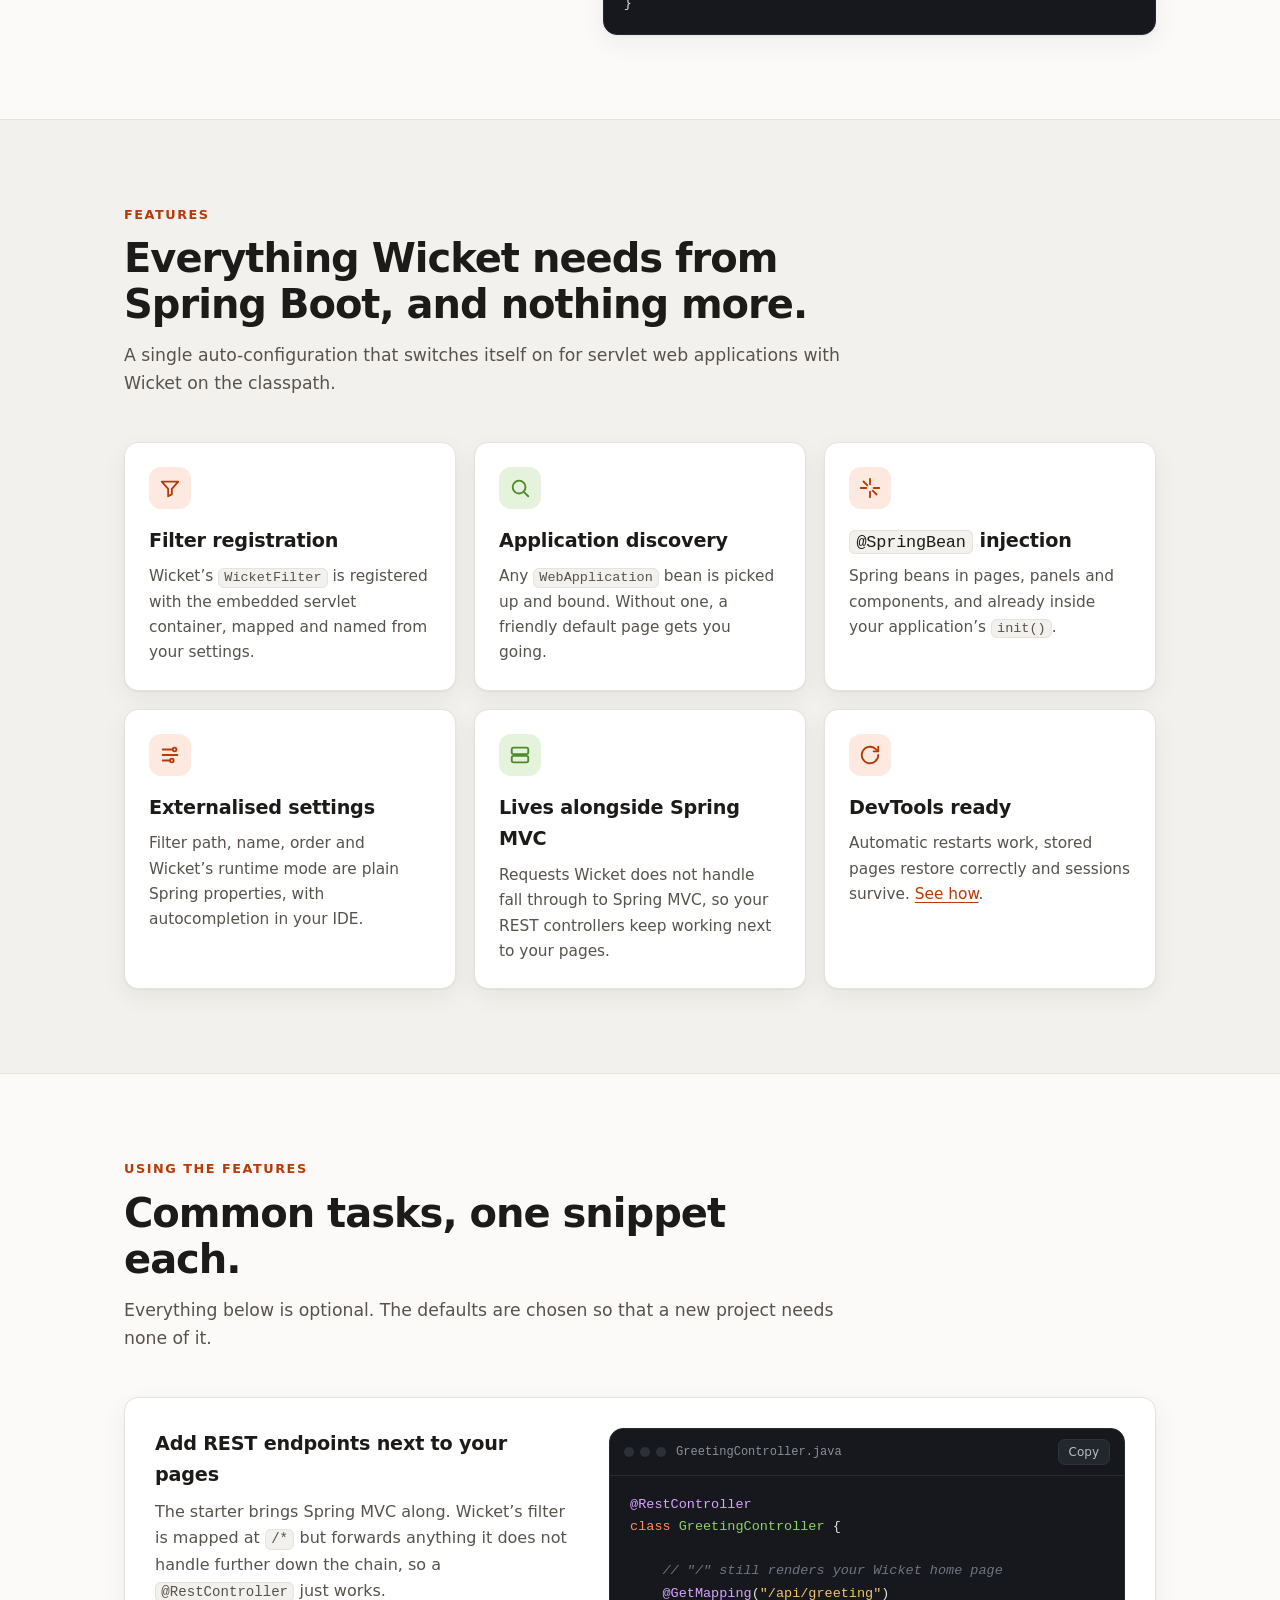
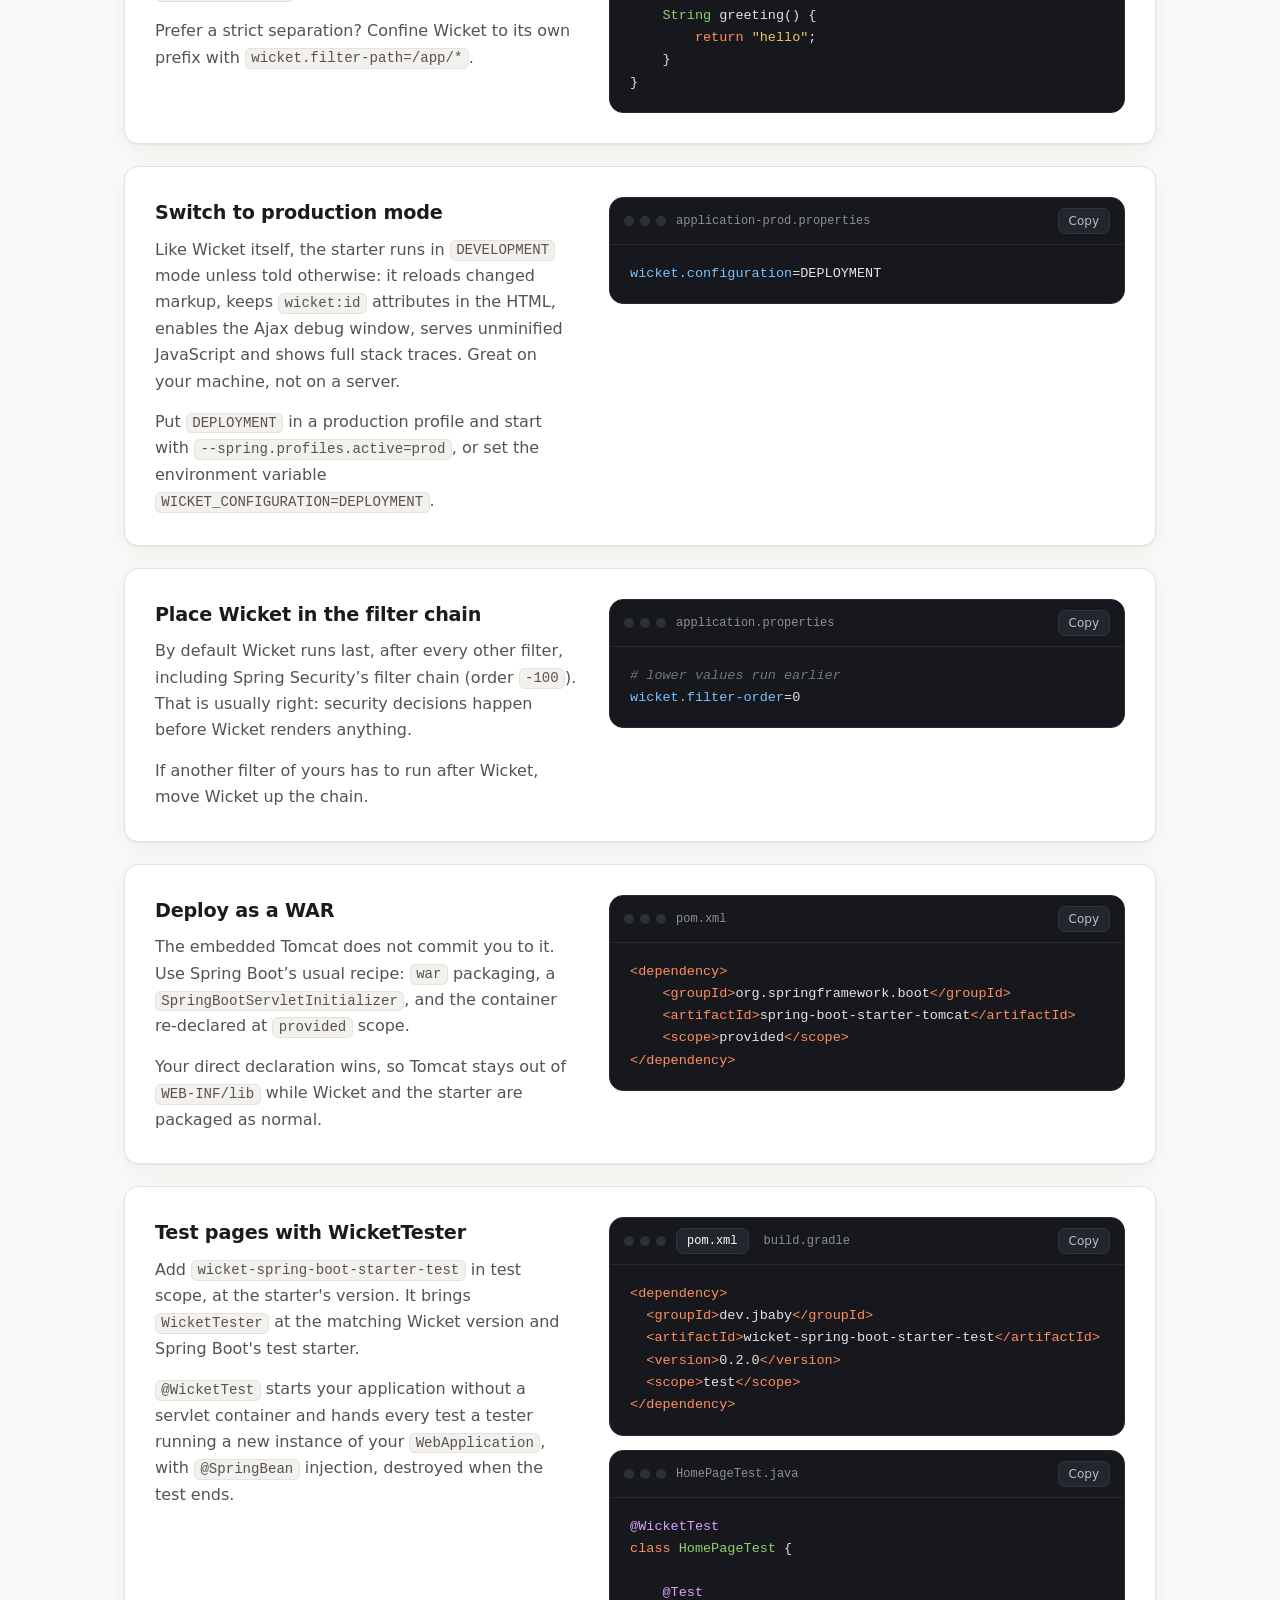
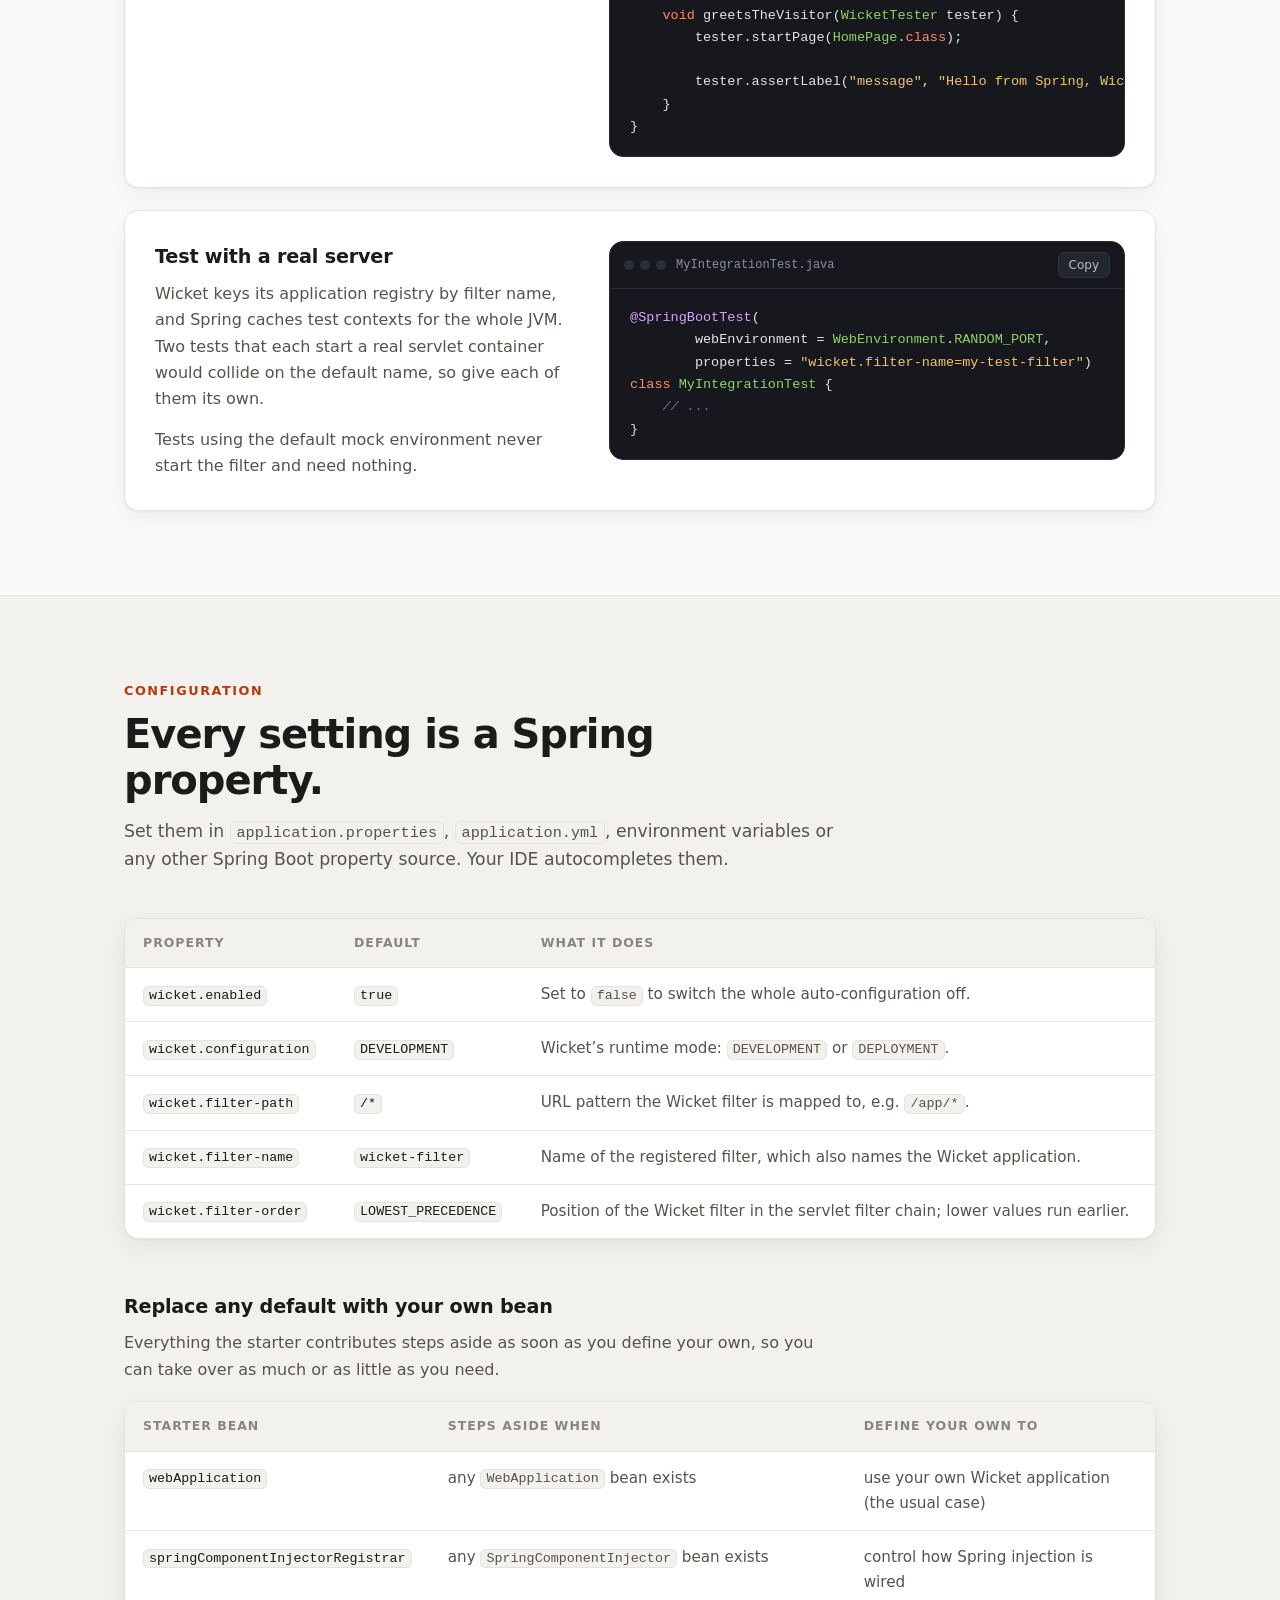
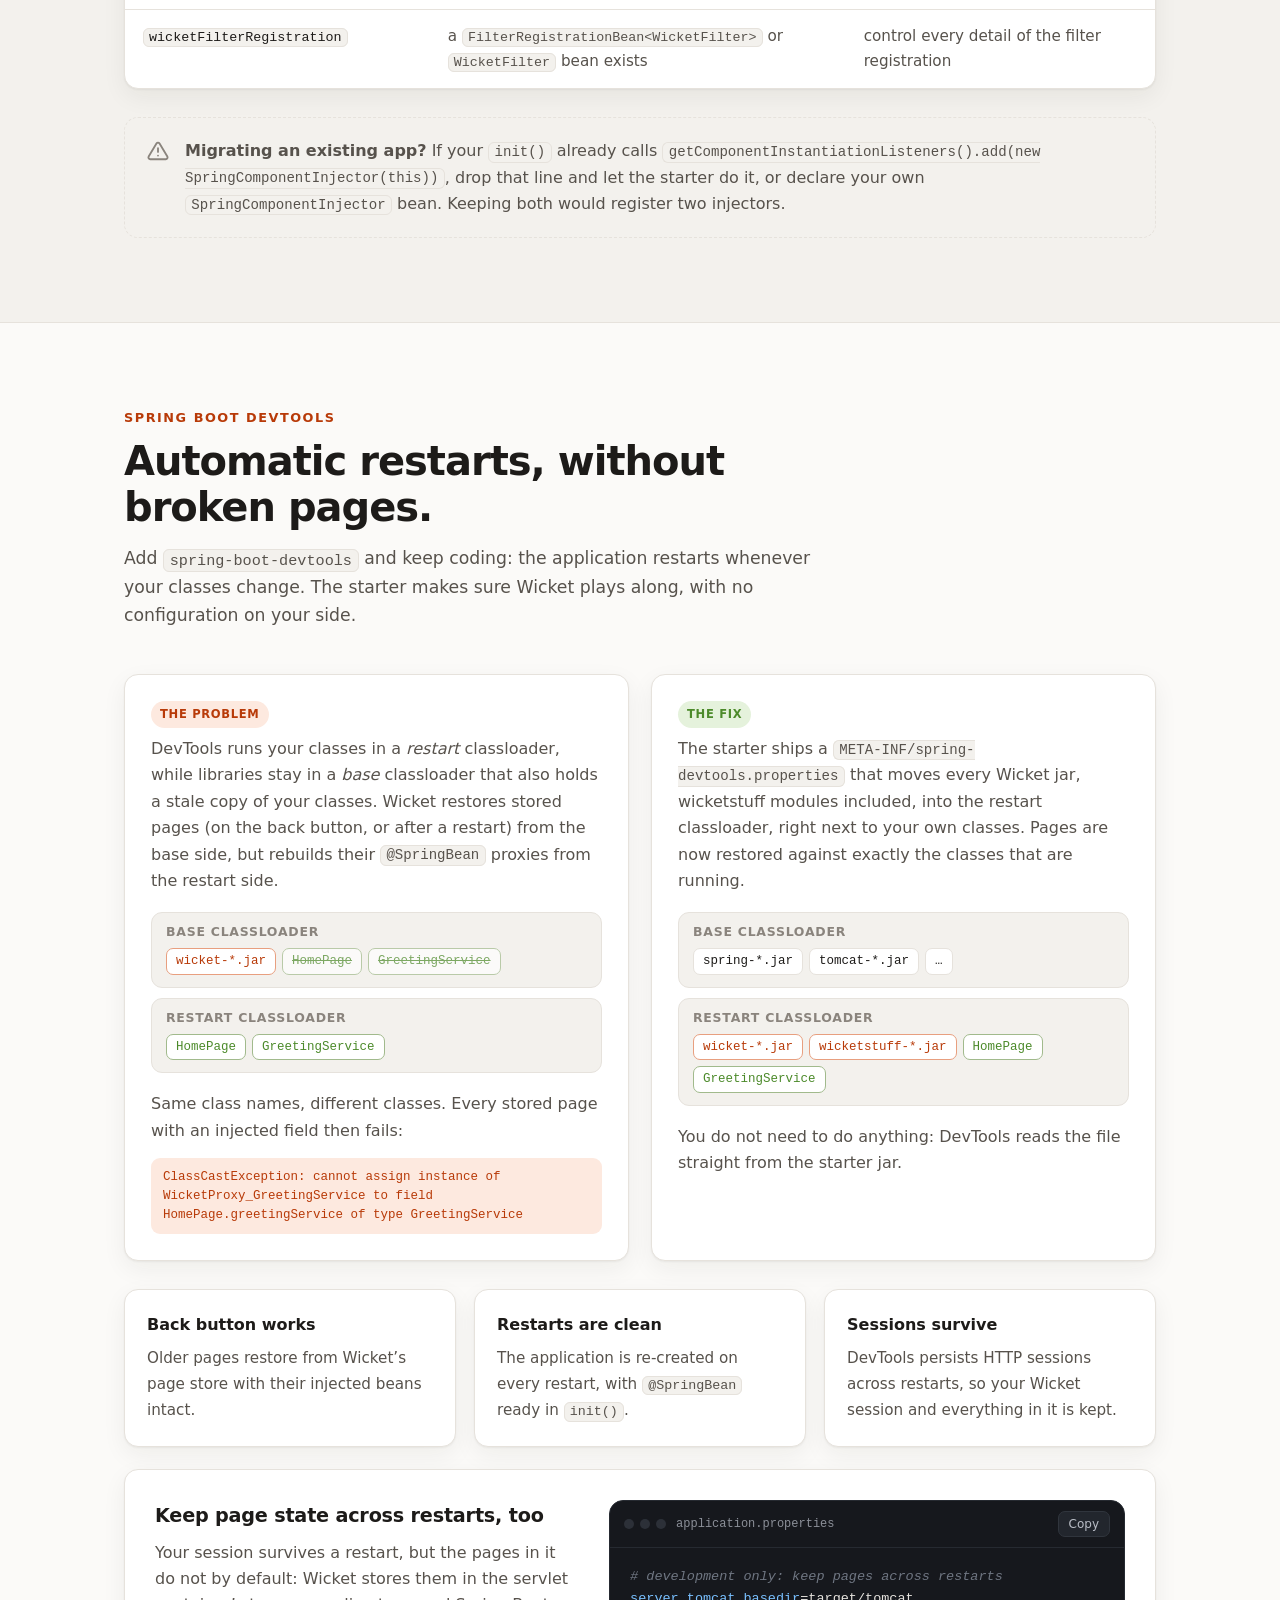
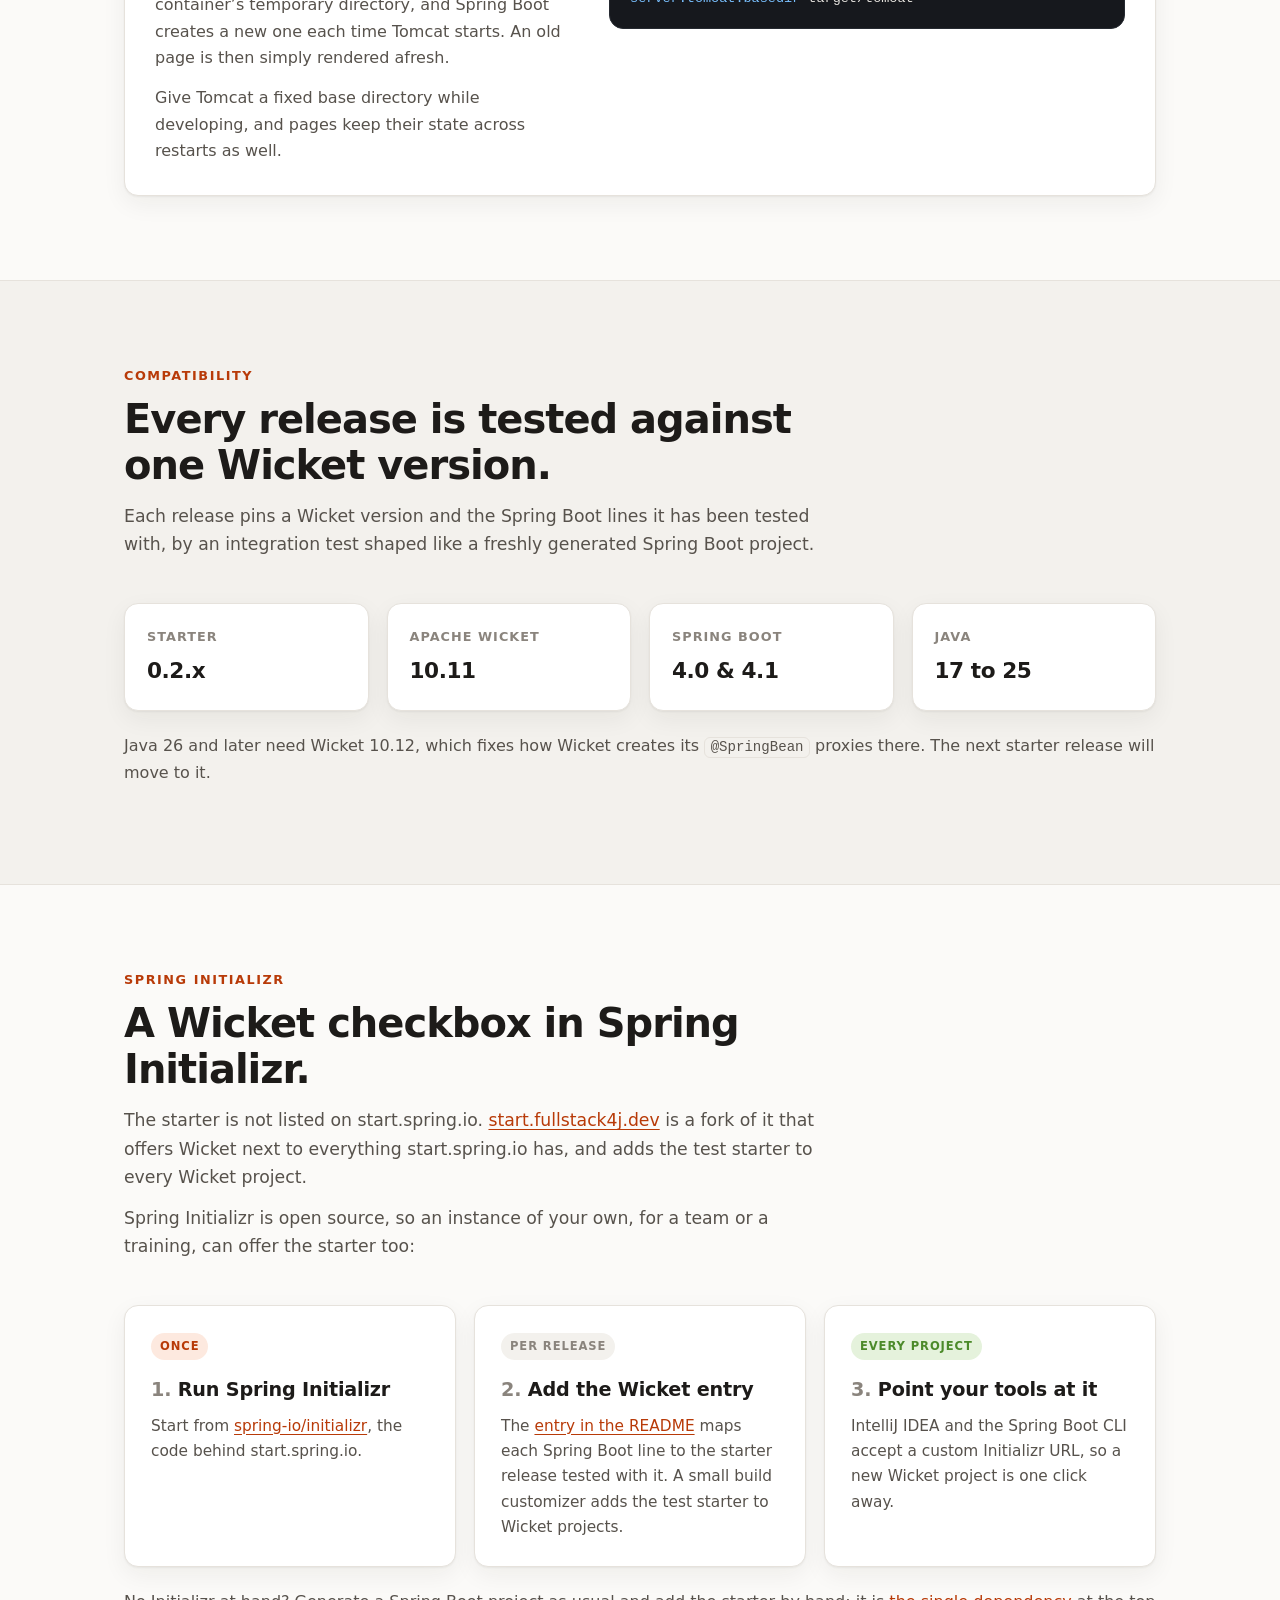
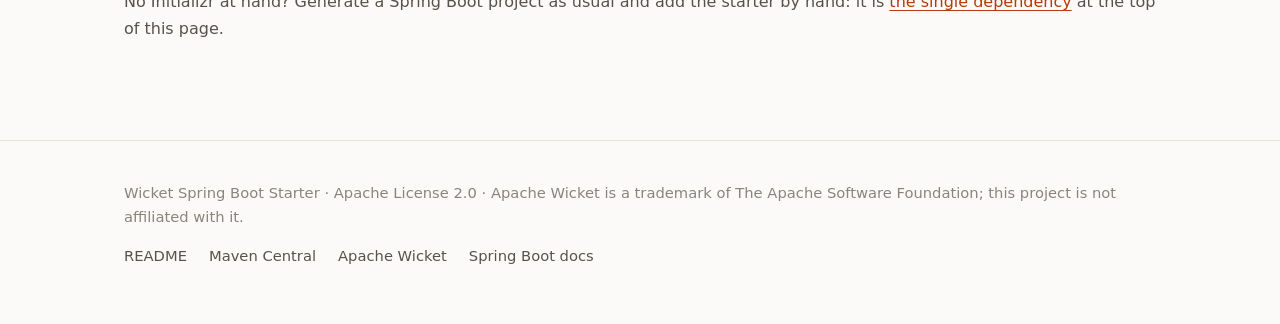
==== commit 6d7fa22c: "Replace the Apache Wicket logo on the project page with our own mark The page used the official Wick" ====
--- a/docs/index.html
+++ b/docs/index.html
@@ -20,8 +20,8 @@
 	<meta name="description" content="Run Apache Wicket on Spring Boot with a single dependency: auto-configured filter, @SpringBean injection, externalised settings and DevTools support.">
 	<meta property="og:title" content="Wicket Spring Boot Starter">
 	<meta property="og:description" content="Apache Wicket on Spring Boot, with a single dependency.">
-	<meta property="og:image" content="wicket-logo.png">
-	<link rel="icon" type="image/png" href="wicket-logo.png">
+	<meta property="og:image" content="https://danielbartl.github.io/wicket-spring-boot-starter/mark.png">
+	<link rel="icon" type="image/svg+xml" href="mark.svg">
 	<style>
 		:root {
 			--bg: #fbfaf8;
@@ -131,7 +131,10 @@
 		}
 		.nav .wrap { display: flex; align-items: center; gap: 24px; height: 64px; }
 		.brand { display: flex; align-items: center; gap: 10px; color: var(--text); text-decoration: none; font-weight: 650; letter-spacing: -.01em; white-space: nowrap; }
-		.brand img { width: 30px; height: 30px; }
+		.brand svg { width: 30px; height: 30px; }
+		.brand .mark-a { fill: var(--wicket); }
+		.brand .mark-b { fill: #f08a24; }
+		.brand .mark-base { fill: var(--spring); }
 		.nav-links { display: flex; gap: 22px; margin-left: auto; align-items: center; }
 		.nav-links a { color: var(--text-soft); text-decoration: none; font-size: .94rem; }
 		.nav-links a:hover { color: var(--text); }
@@ -421,7 +424,7 @@
 
 <header class="nav">
 	<div class="wrap">
-		<a class="brand" href="#top"><img src="wicket-logo.png" alt="" width="30" height="30">Wicket Spring Boot Starter</a>
+		<a class="brand" href="#top"><svg viewBox="0 0 32 32" aria-hidden="true"><rect class="mark-a" x="4" y="5" width="11" height="11" rx="2.5"/><rect class="mark-b" x="17" y="5" width="11" height="11" rx="2.5"/><rect class="mark-base" x="4" y="19" width="24" height="8" rx="2.5"/></svg>Wicket Spring Boot Starter</a>
 		<nav class="nav-links" aria-label="Sections">
 			<a href="#get-started">Get started</a>
 			<a href="#features">Features</a>
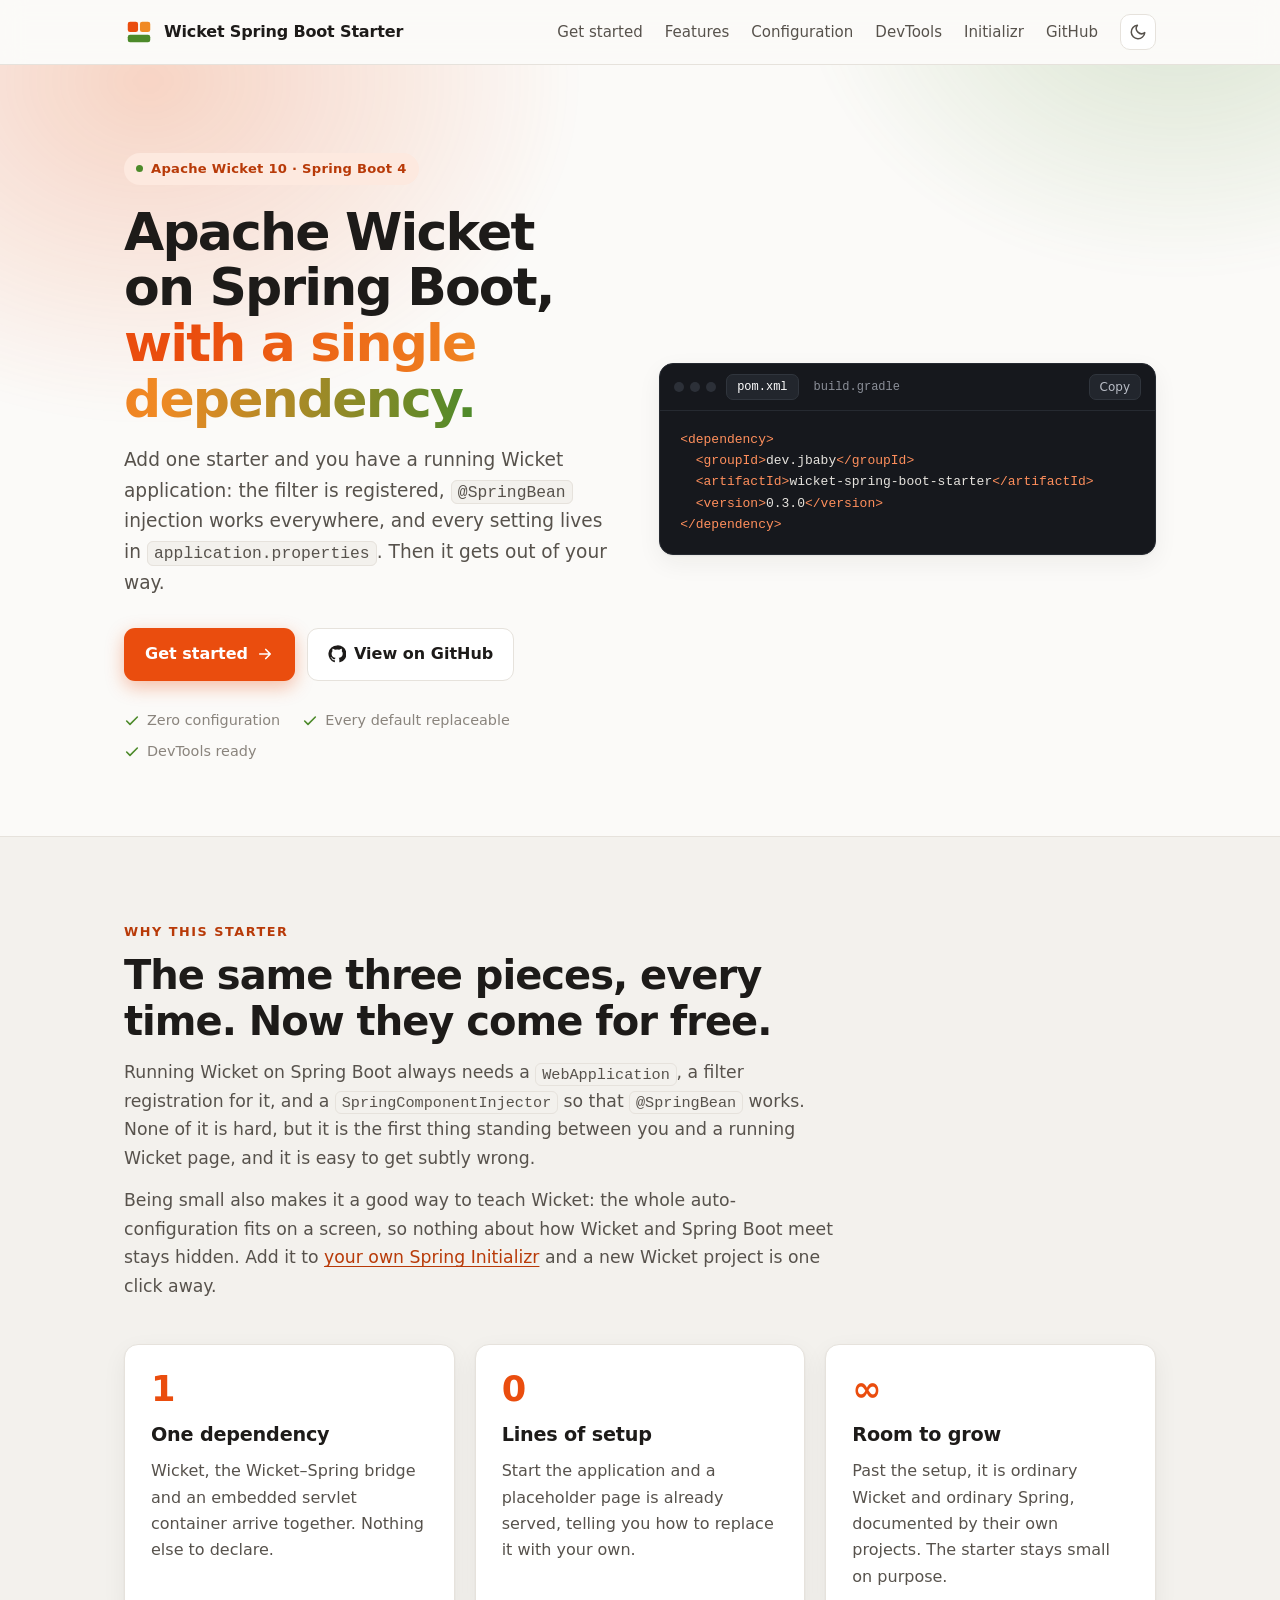
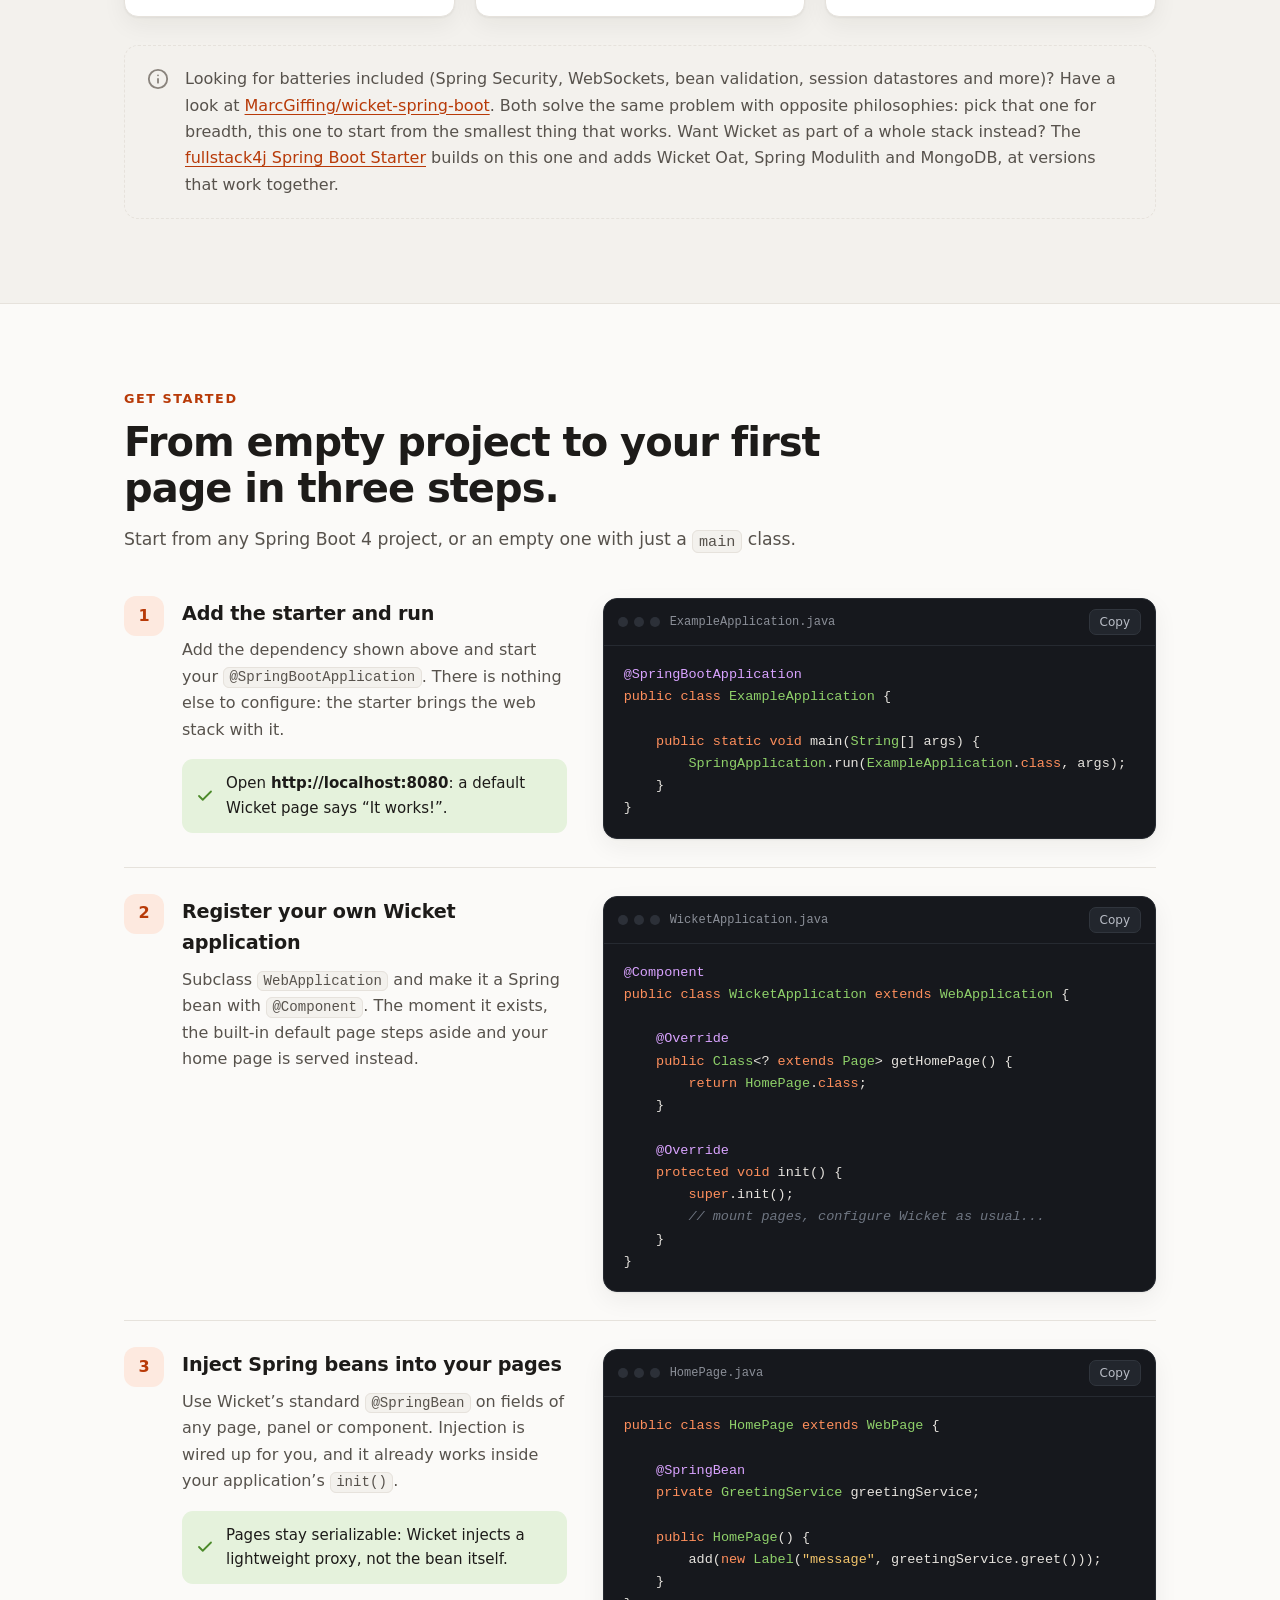
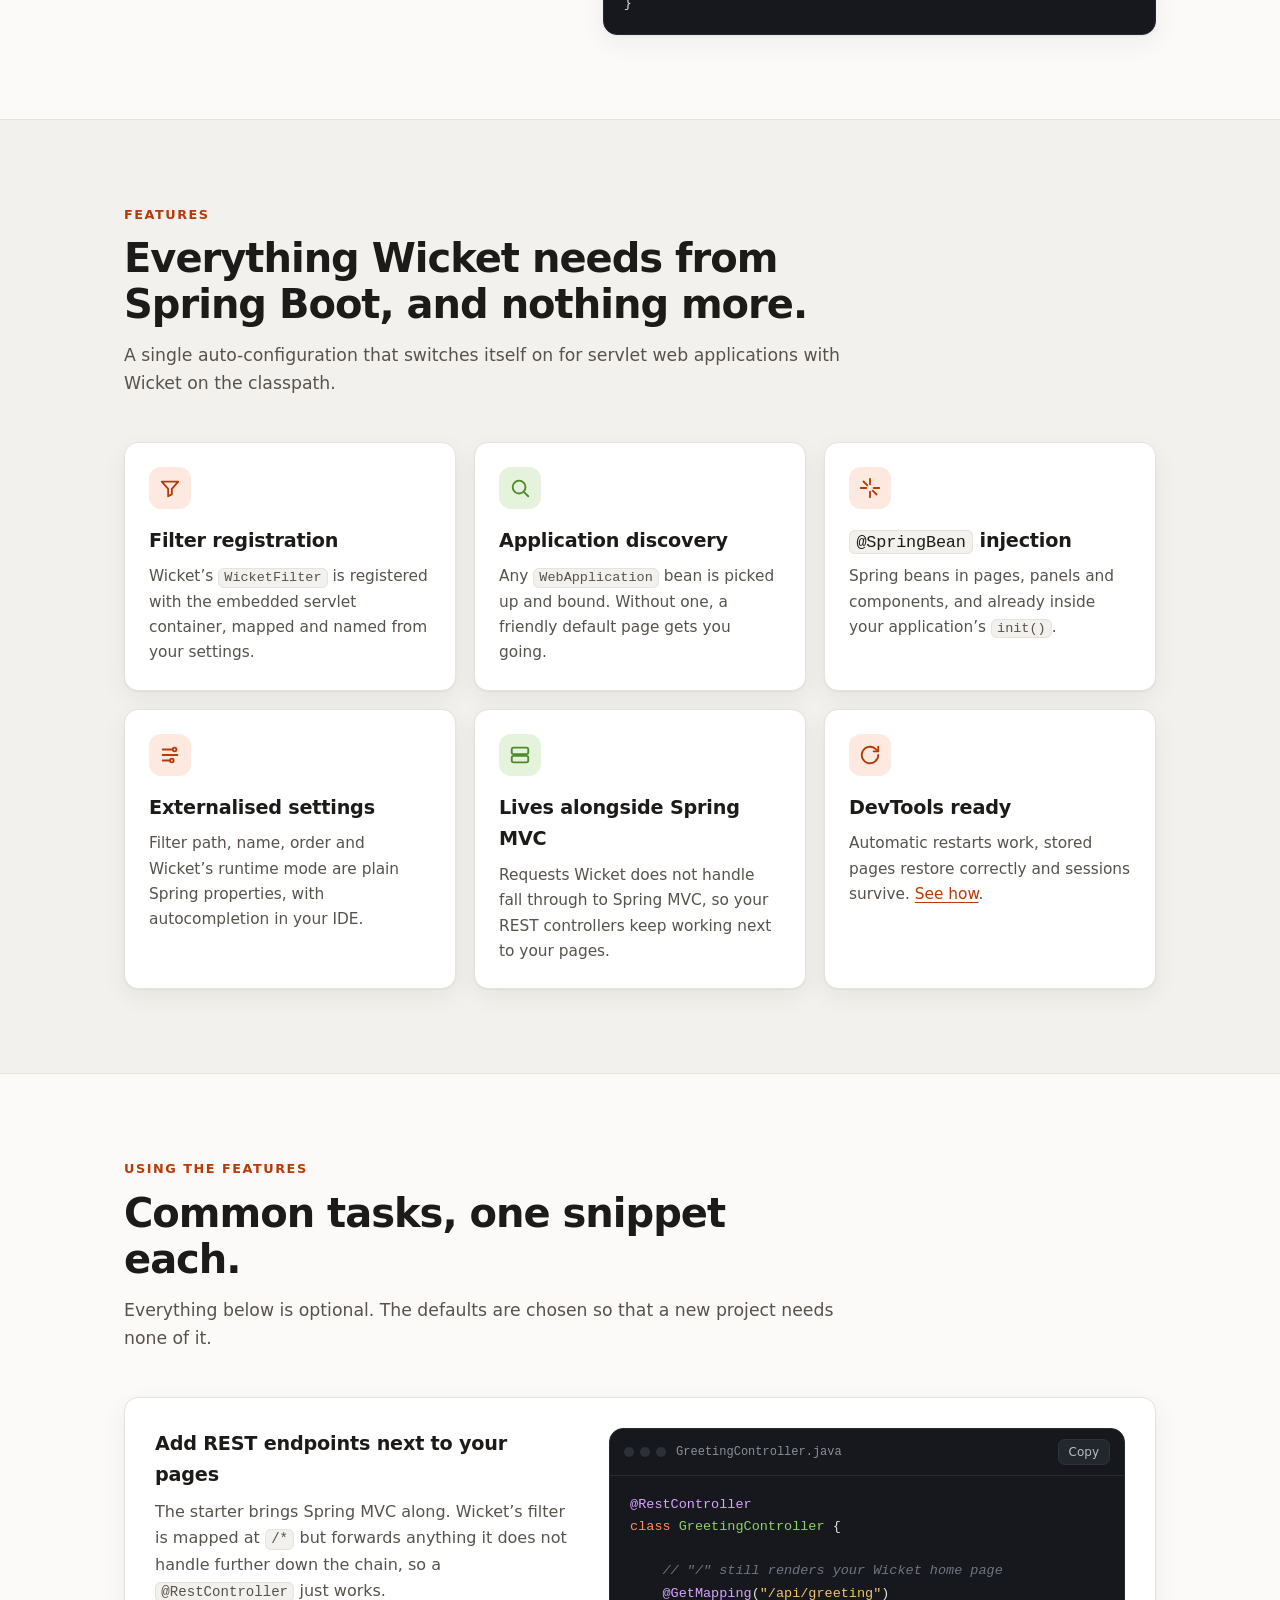
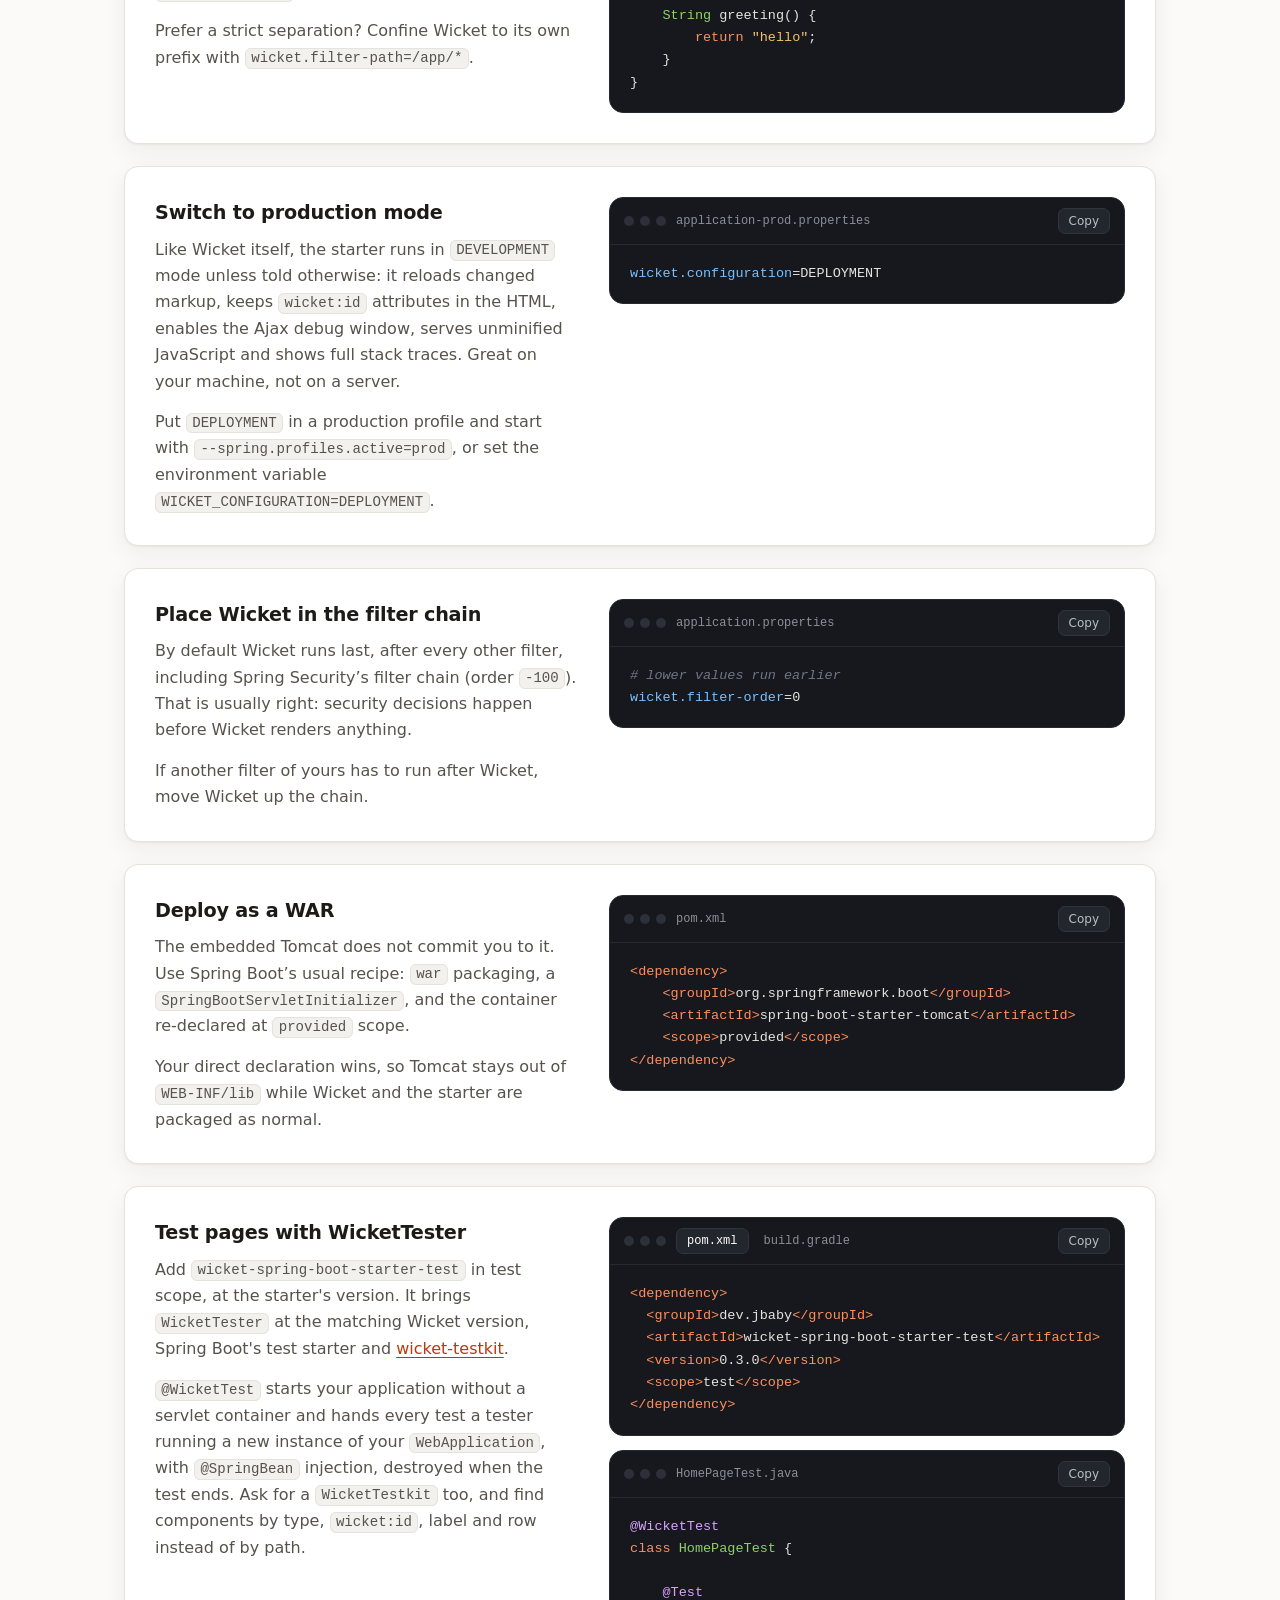
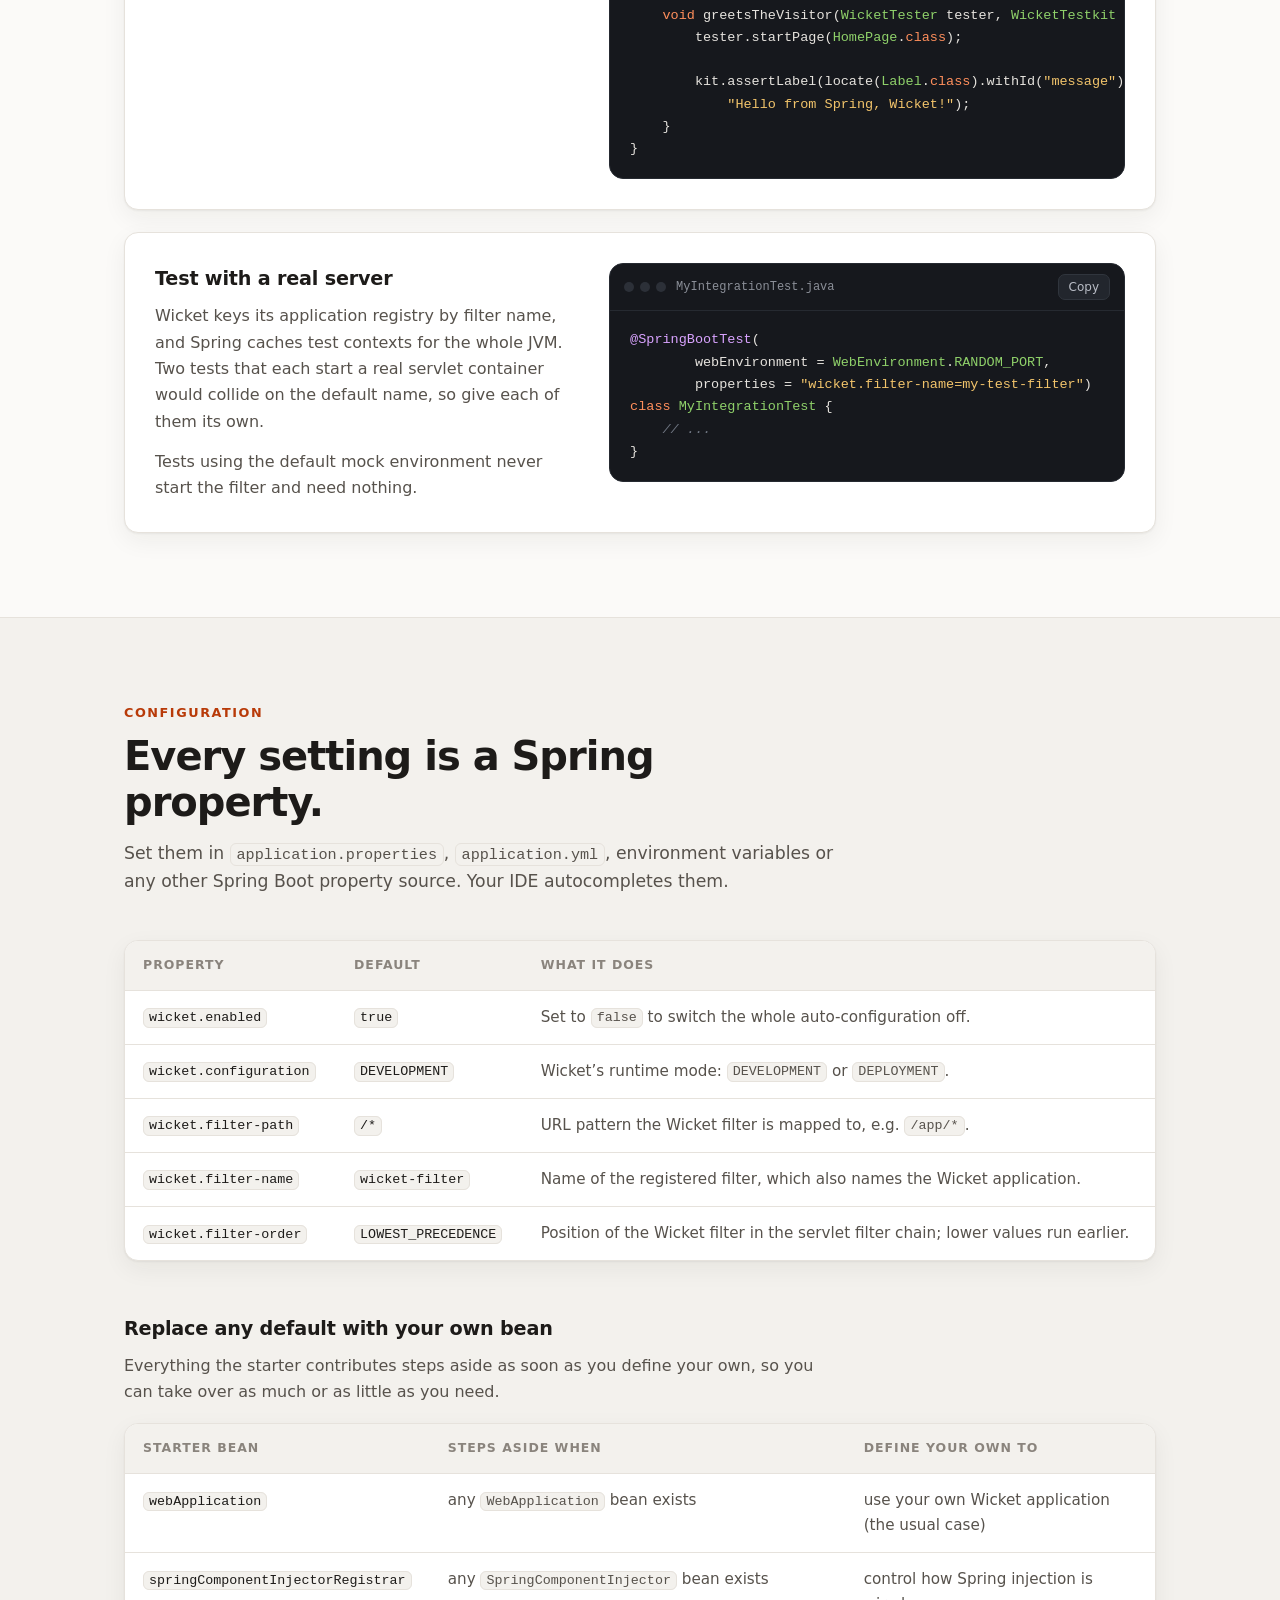
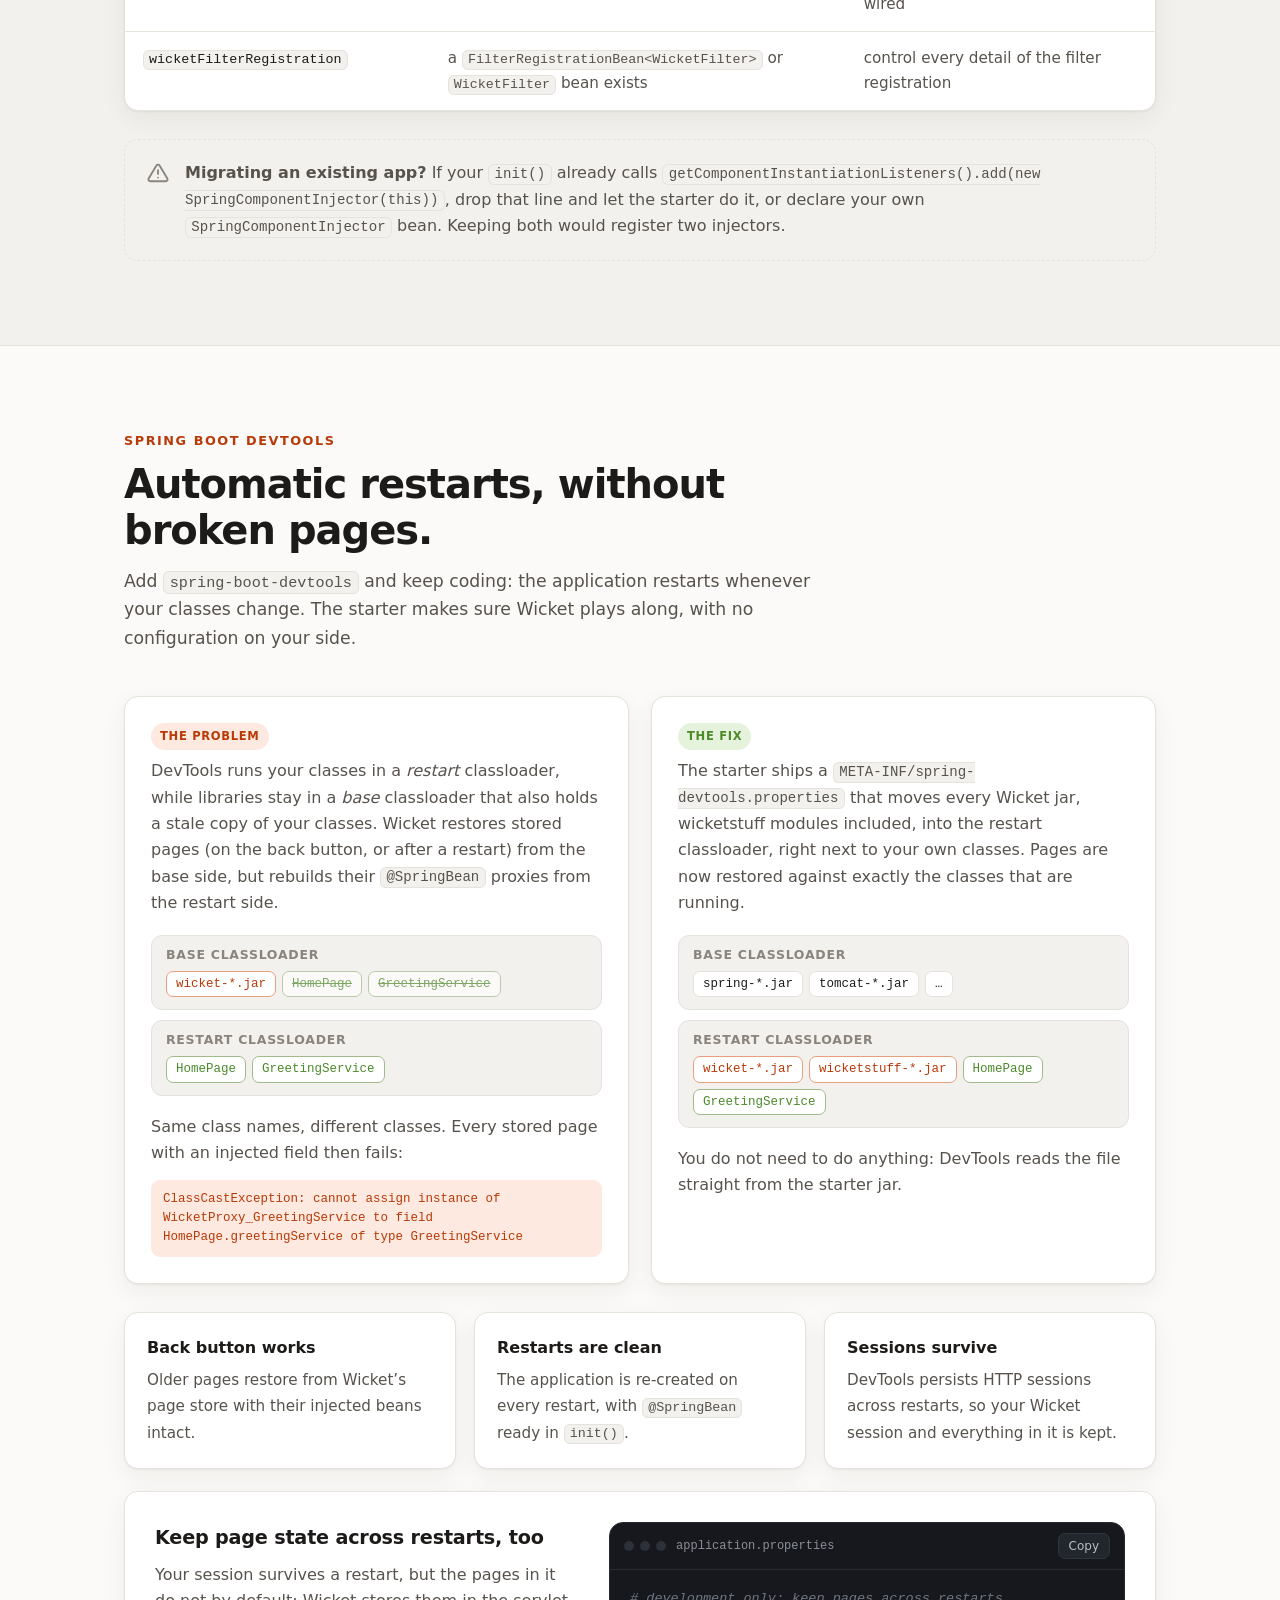
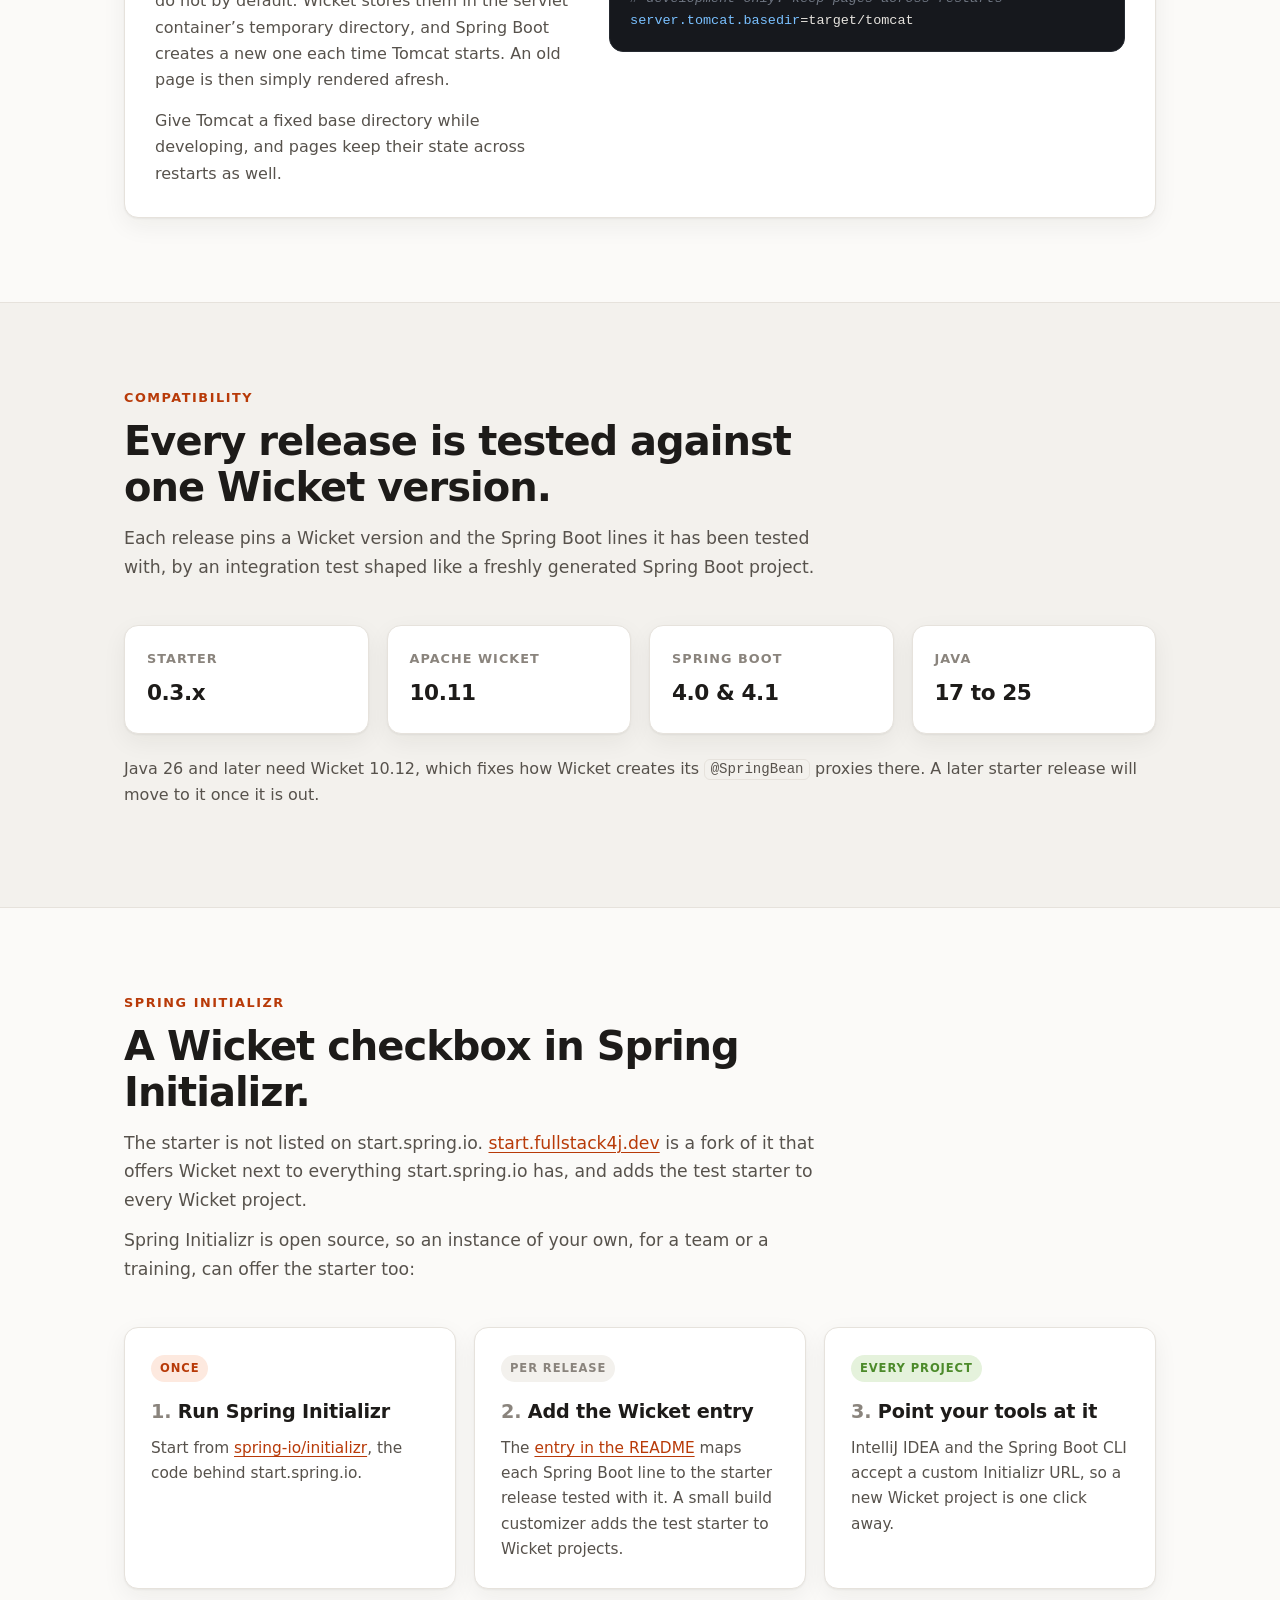
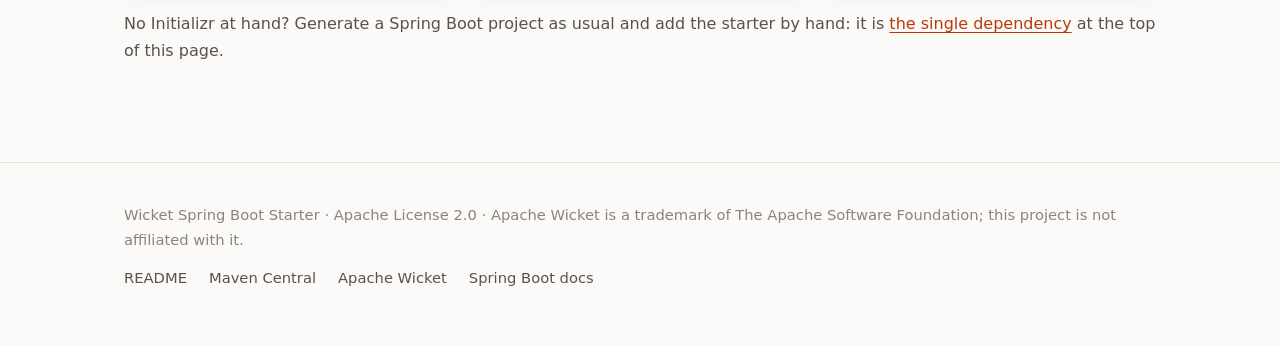
==== commit 5eed36c4: "Release 0.3.0 Point the README's snippets, compatibility matrix and Initializr entry, and the projec" ====
--- a/docs/index.html
+++ b/docs/index.html
@@ -483,12 +483,12 @@
 <pre><code data-lang="xml">&lt;dependency&gt;
   &lt;groupId&gt;dev.jbaby&lt;/groupId&gt;
   &lt;artifactId&gt;wicket-spring-boot-starter&lt;/artifactId&gt;
-  &lt;version&gt;0.2.0&lt;/version&gt;
+  &lt;version&gt;0.3.0&lt;/version&gt;
 &lt;/dependency&gt;</code></pre>
 				</div>
 				<div class="tab-panel" id="dep-gradle" role="tabpanel" aria-labelledby="tab-gradle" hidden>
 <pre><code data-lang="gradle">dependencies {
-  implementation 'dev.jbaby:wicket-spring-boot-starter:0.2.0'
+  implementation 'dev.jbaby:wicket-spring-boot-starter:0.3.0'
 }</code></pre>
 				</div>
 			</div>
@@ -782,13 +782,15 @@
 						<h3>Test pages with WicketTester</h3>
 						<p>
 							Add <code>wicket-spring-boot-starter-test</code> in test scope, at the starter's
-							version. It brings <code>WicketTester</code> at the matching Wicket version and
-							Spring Boot's test starter.
+							version. It brings <code>WicketTester</code> at the matching Wicket version, Spring
+							Boot's test starter and <a href="https://danielbartl.github.io/wicket-testkit/">wicket-testkit</a>.
 						</p>
 						<p>
 							<code>@WicketTest</code> starts your application without a servlet container and hands every
 							test a tester running a new instance of your <code>WebApplication</code>, with
-							<code>@SpringBean</code> injection, destroyed when the test ends.
+							<code>@SpringBean</code> injection, destroyed when the test ends. Ask for a
+							<code>WicketTestkit</code> too, and find components by type, <code>wicket:id</code>, label
+							and row instead of by path.
 						</p>
 					</div>
 					<div class="codes">
@@ -806,13 +808,13 @@
 <pre><code data-lang="xml">&lt;dependency&gt;
   &lt;groupId&gt;dev.jbaby&lt;/groupId&gt;
   &lt;artifactId&gt;wicket-spring-boot-starter-test&lt;/artifactId&gt;
-  &lt;version&gt;0.2.0&lt;/version&gt;
+  &lt;version&gt;0.3.0&lt;/version&gt;
   &lt;scope&gt;test&lt;/scope&gt;
 &lt;/dependency&gt;</code></pre>
 							</div>
 							<div class="tab-panel" id="test-dep-gradle" role="tabpanel" aria-labelledby="tab-test-gradle" hidden>
 <pre><code data-lang="gradle">dependencies {
-  testImplementation 'dev.jbaby:wicket-spring-boot-starter-test:0.2.0'
+  testImplementation 'dev.jbaby:wicket-spring-boot-starter-test:0.3.0'
 }</code></pre>
 							</div>
 						</div>
@@ -822,10 +824,11 @@
 class HomePageTest {
 
     @Test
-    void greetsTheVisitor(WicketTester tester) {
+    void greetsTheVisitor(WicketTester tester, WicketTestkit kit) {
         tester.startPage(HomePage.class);
 
-        tester.assertLabel("message", "Hello from Spring, Wicket!");
+        kit.assertLabel(locate(Label.class).withId("message"),
+            "Hello from Spring, Wicket!");
     }
 }</code></pre>
 						</div>
@@ -997,14 +1000,14 @@
 				<p>Each release pins a Wicket version and the Spring Boot lines it has been tested with, by an integration test shaped like a freshly generated Spring Boot project.</p>
 			</div>
 			<div class="compat">
-				<div class="card"><div class="label">Starter</div><div class="value">0.2.x</div></div>
+				<div class="card"><div class="label">Starter</div><div class="value">0.3.x</div></div>
 				<div class="card"><div class="label">Apache Wicket</div><div class="value">10.11</div></div>
 				<div class="card"><div class="label">Spring Boot</div><div class="value">4.0 &amp; 4.1</div></div>
 				<div class="card"><div class="label">Java</div><div class="value">17 to 25</div></div>
 			</div>
 			<p class="note">
 				Java 26 and later need Wicket 10.12, which fixes how Wicket creates its <code>@SpringBean</code>
-				proxies there. The next starter release will move to it.
+				proxies there. A later starter release will move to it once it is out.
 			</p>
 		</div>
 	</section>
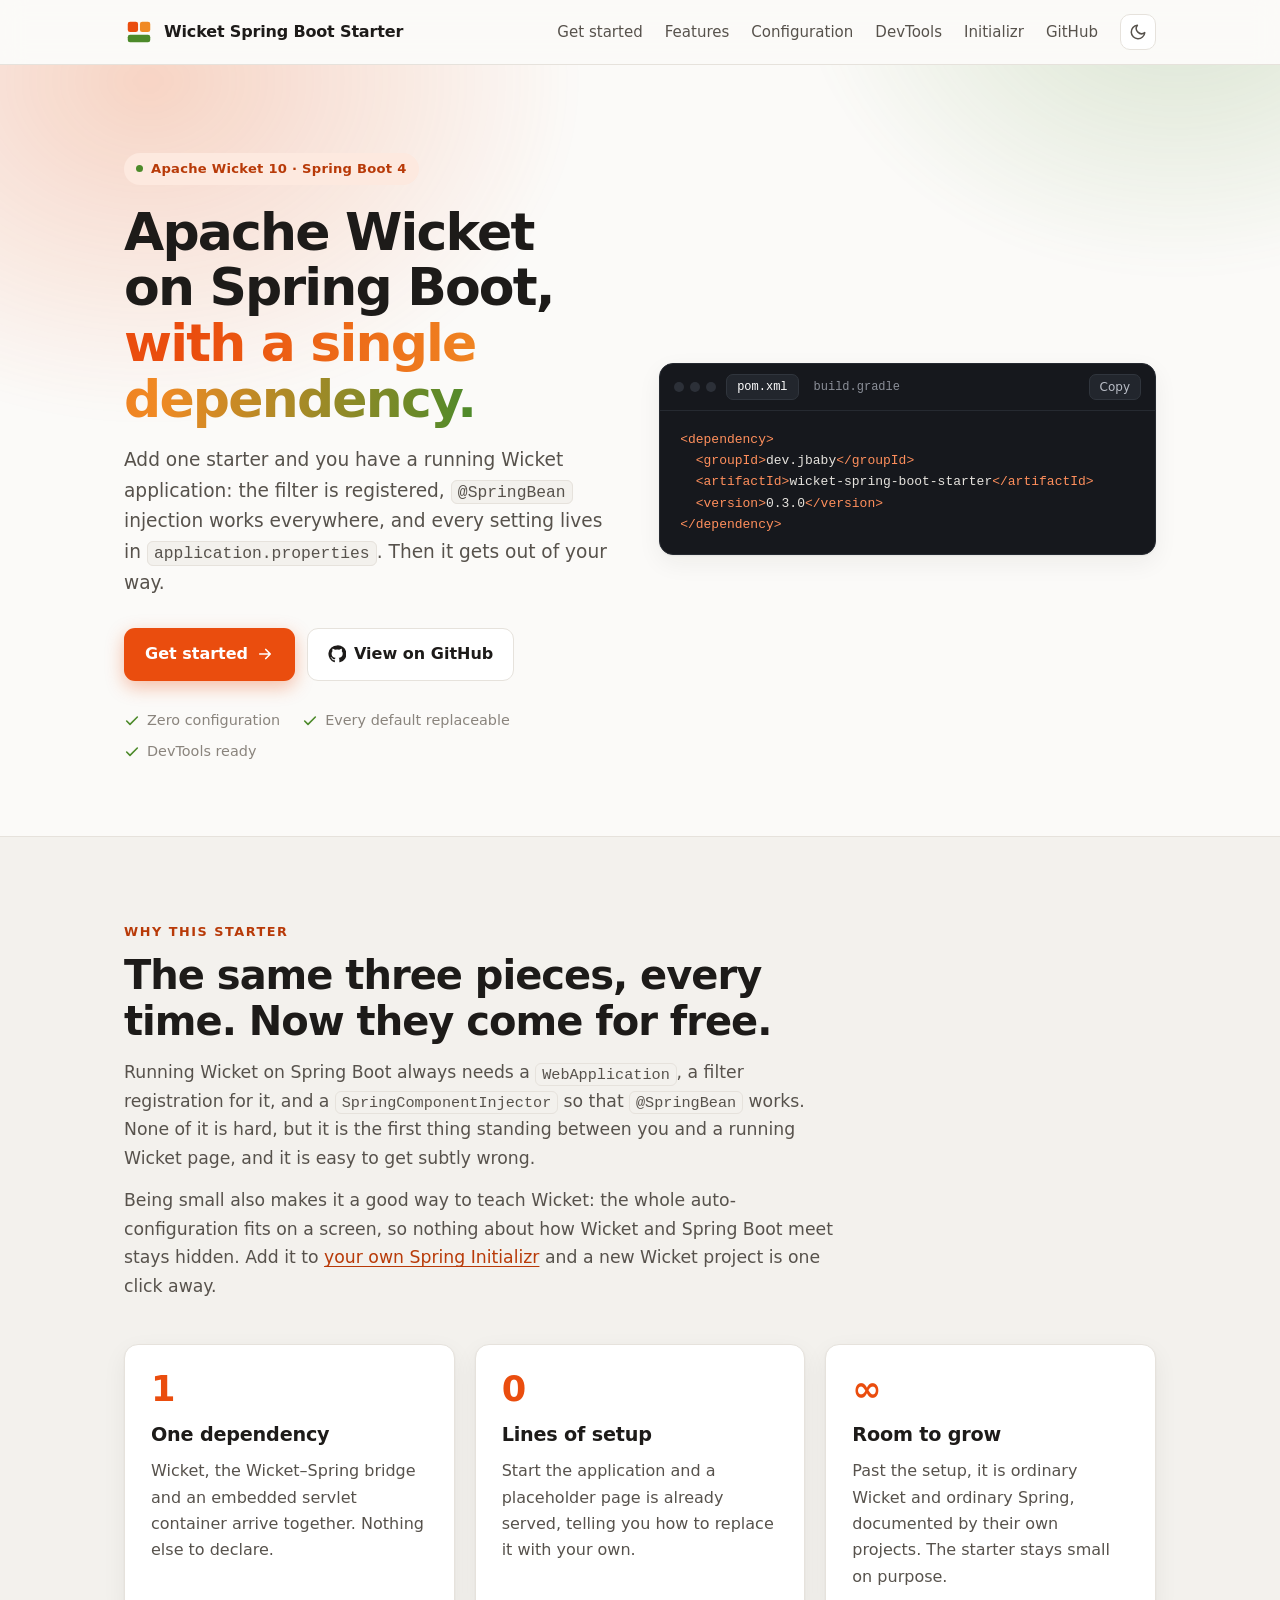
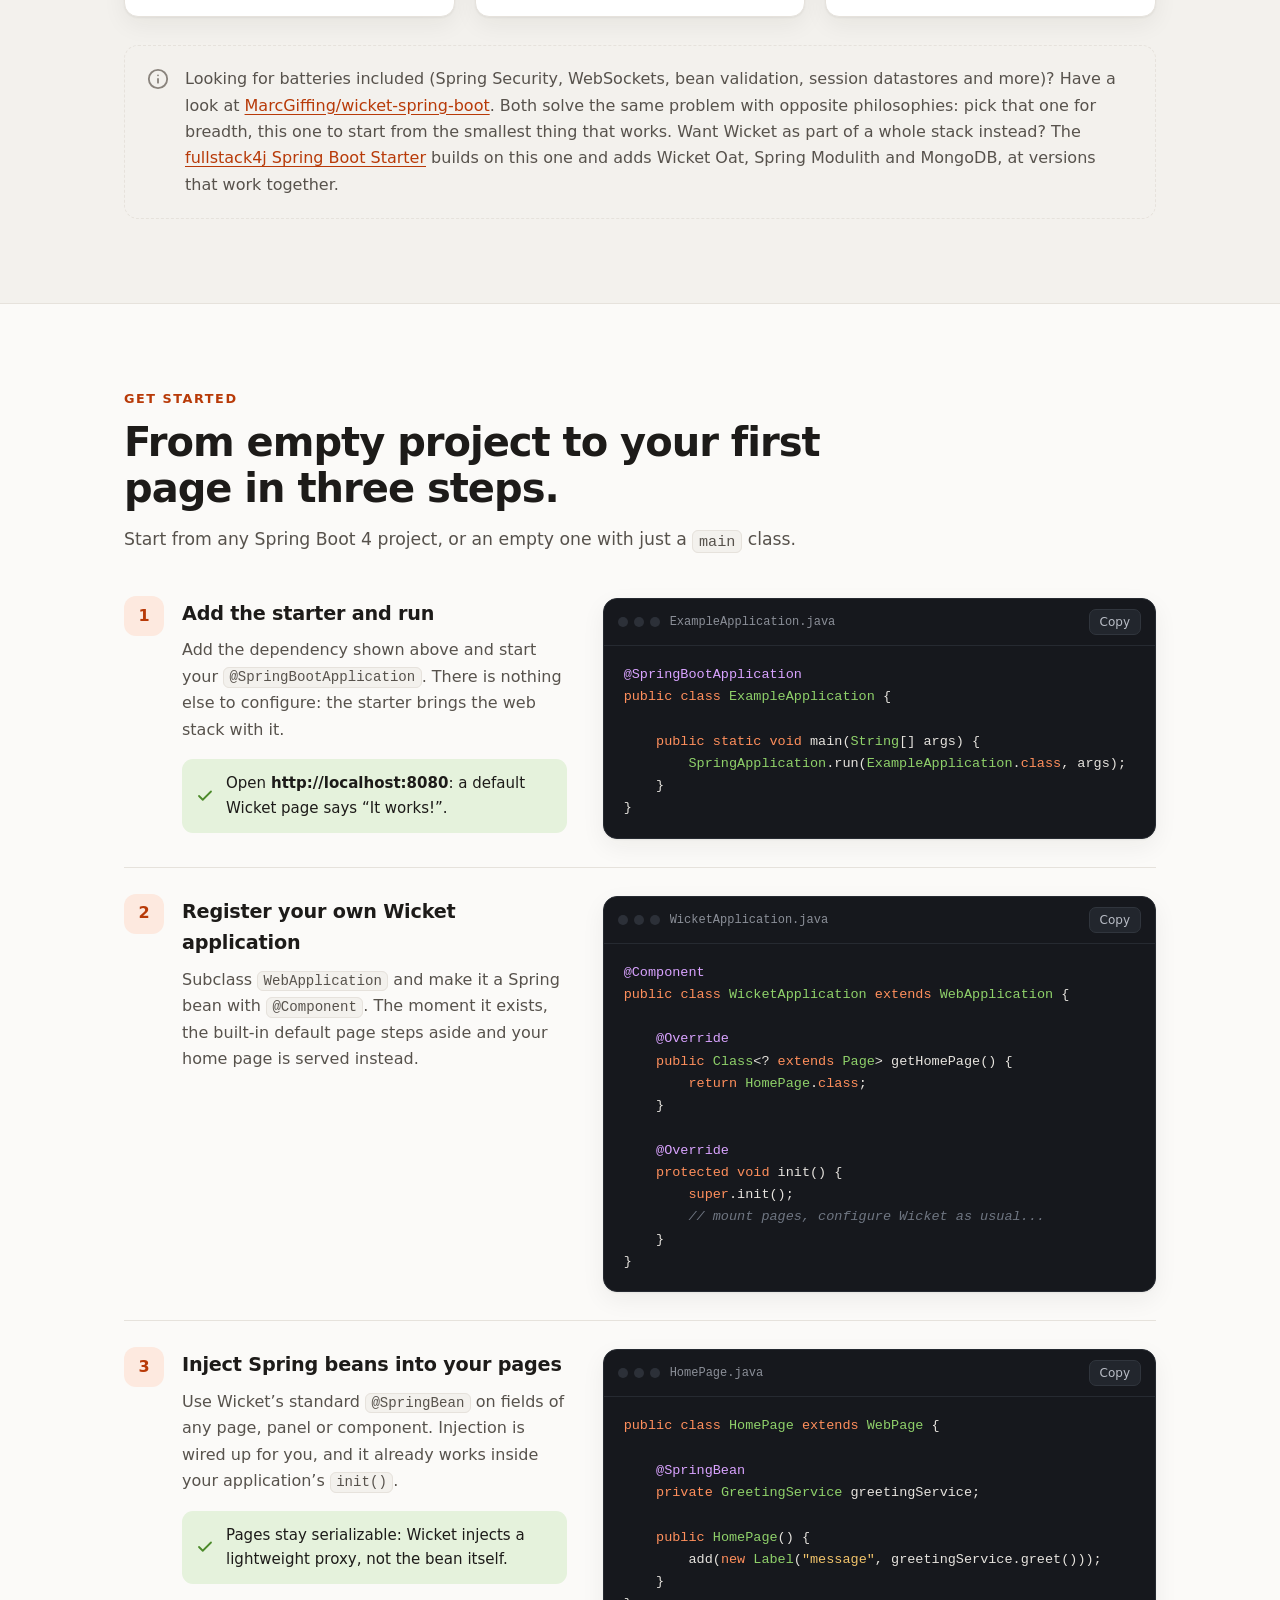
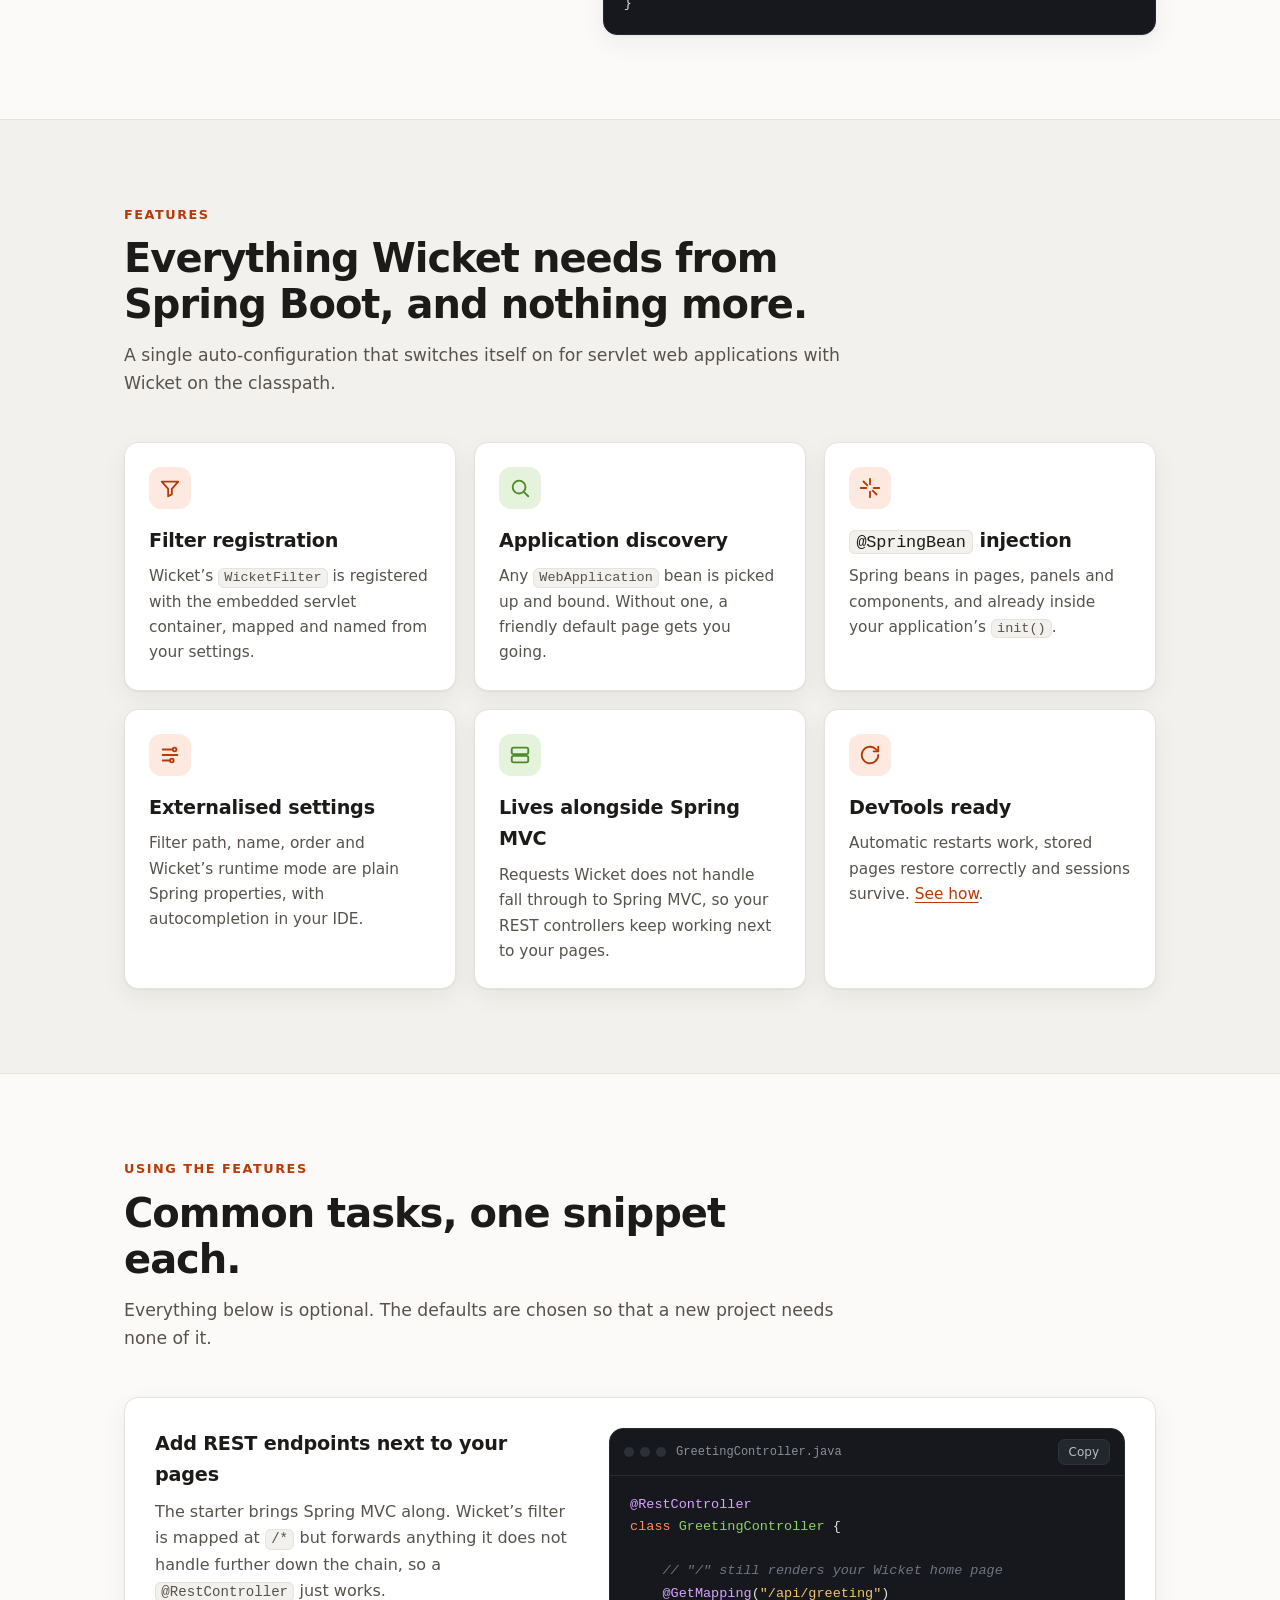
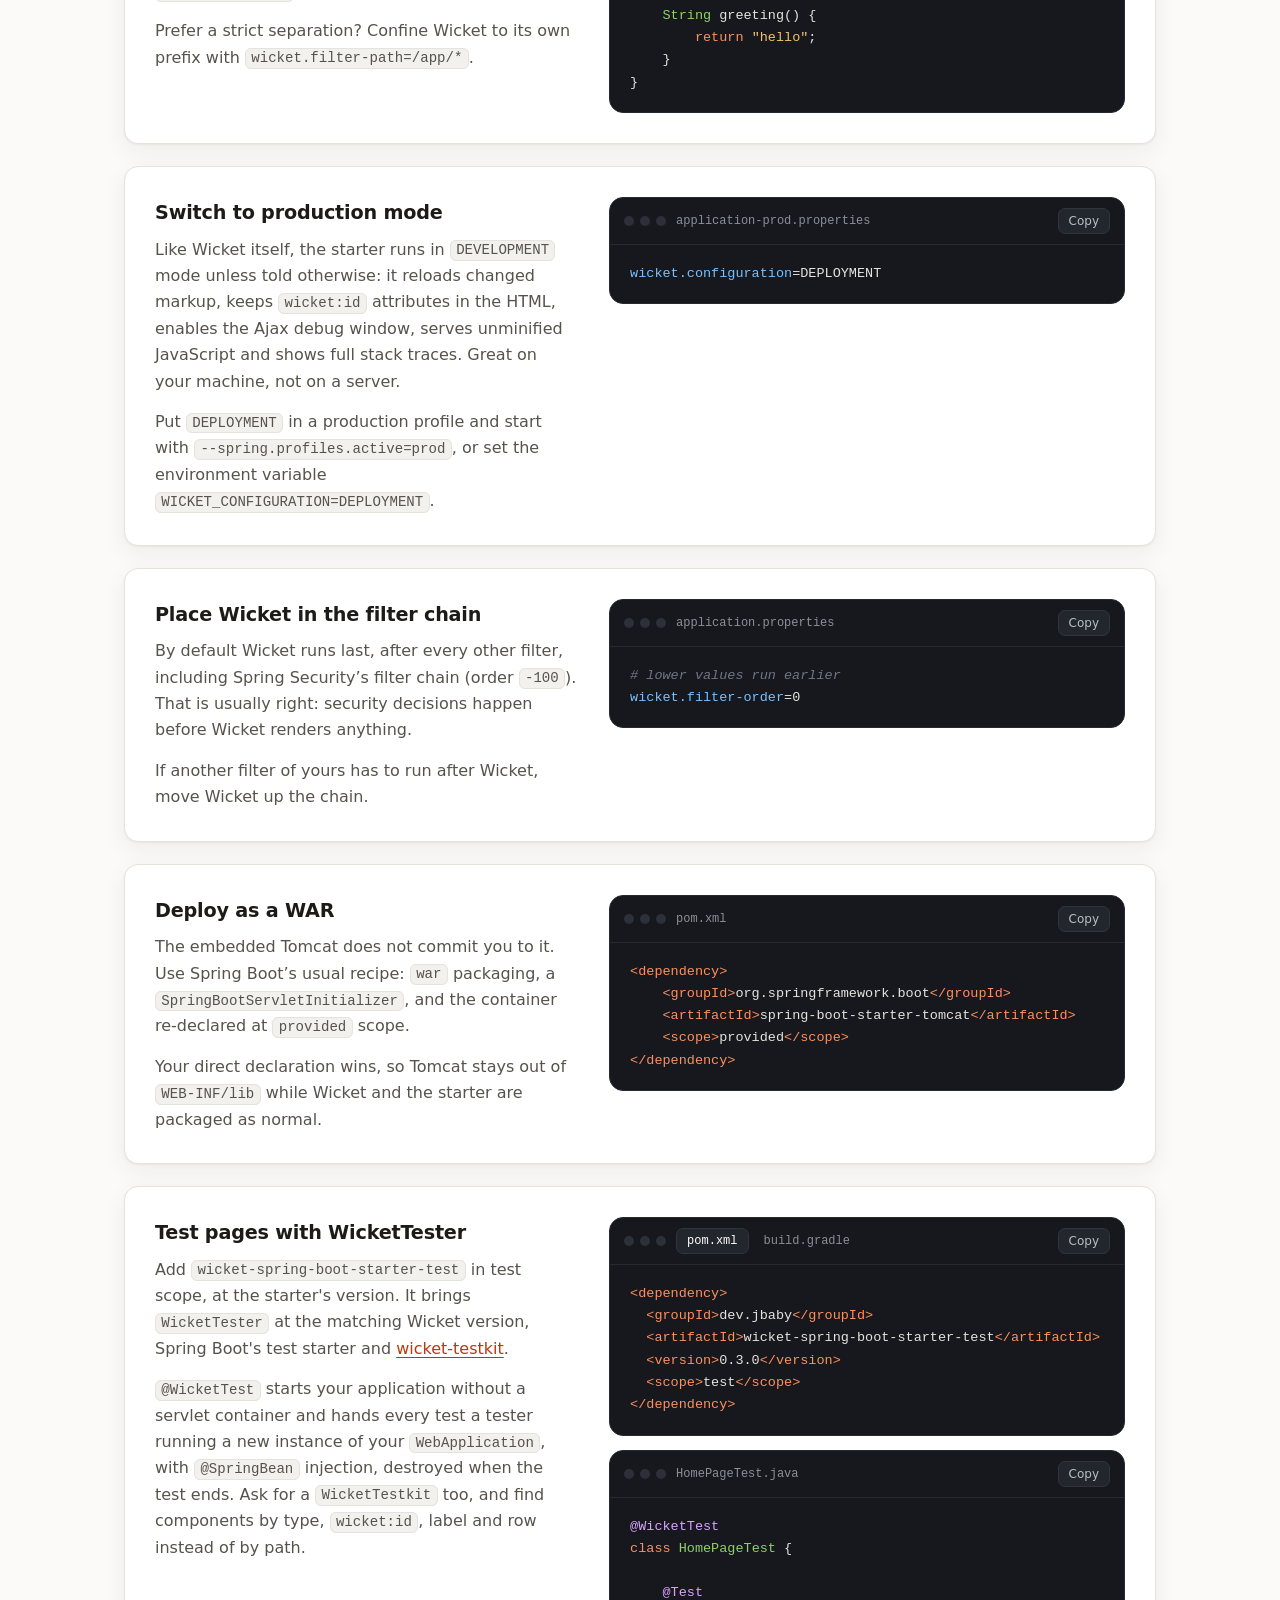
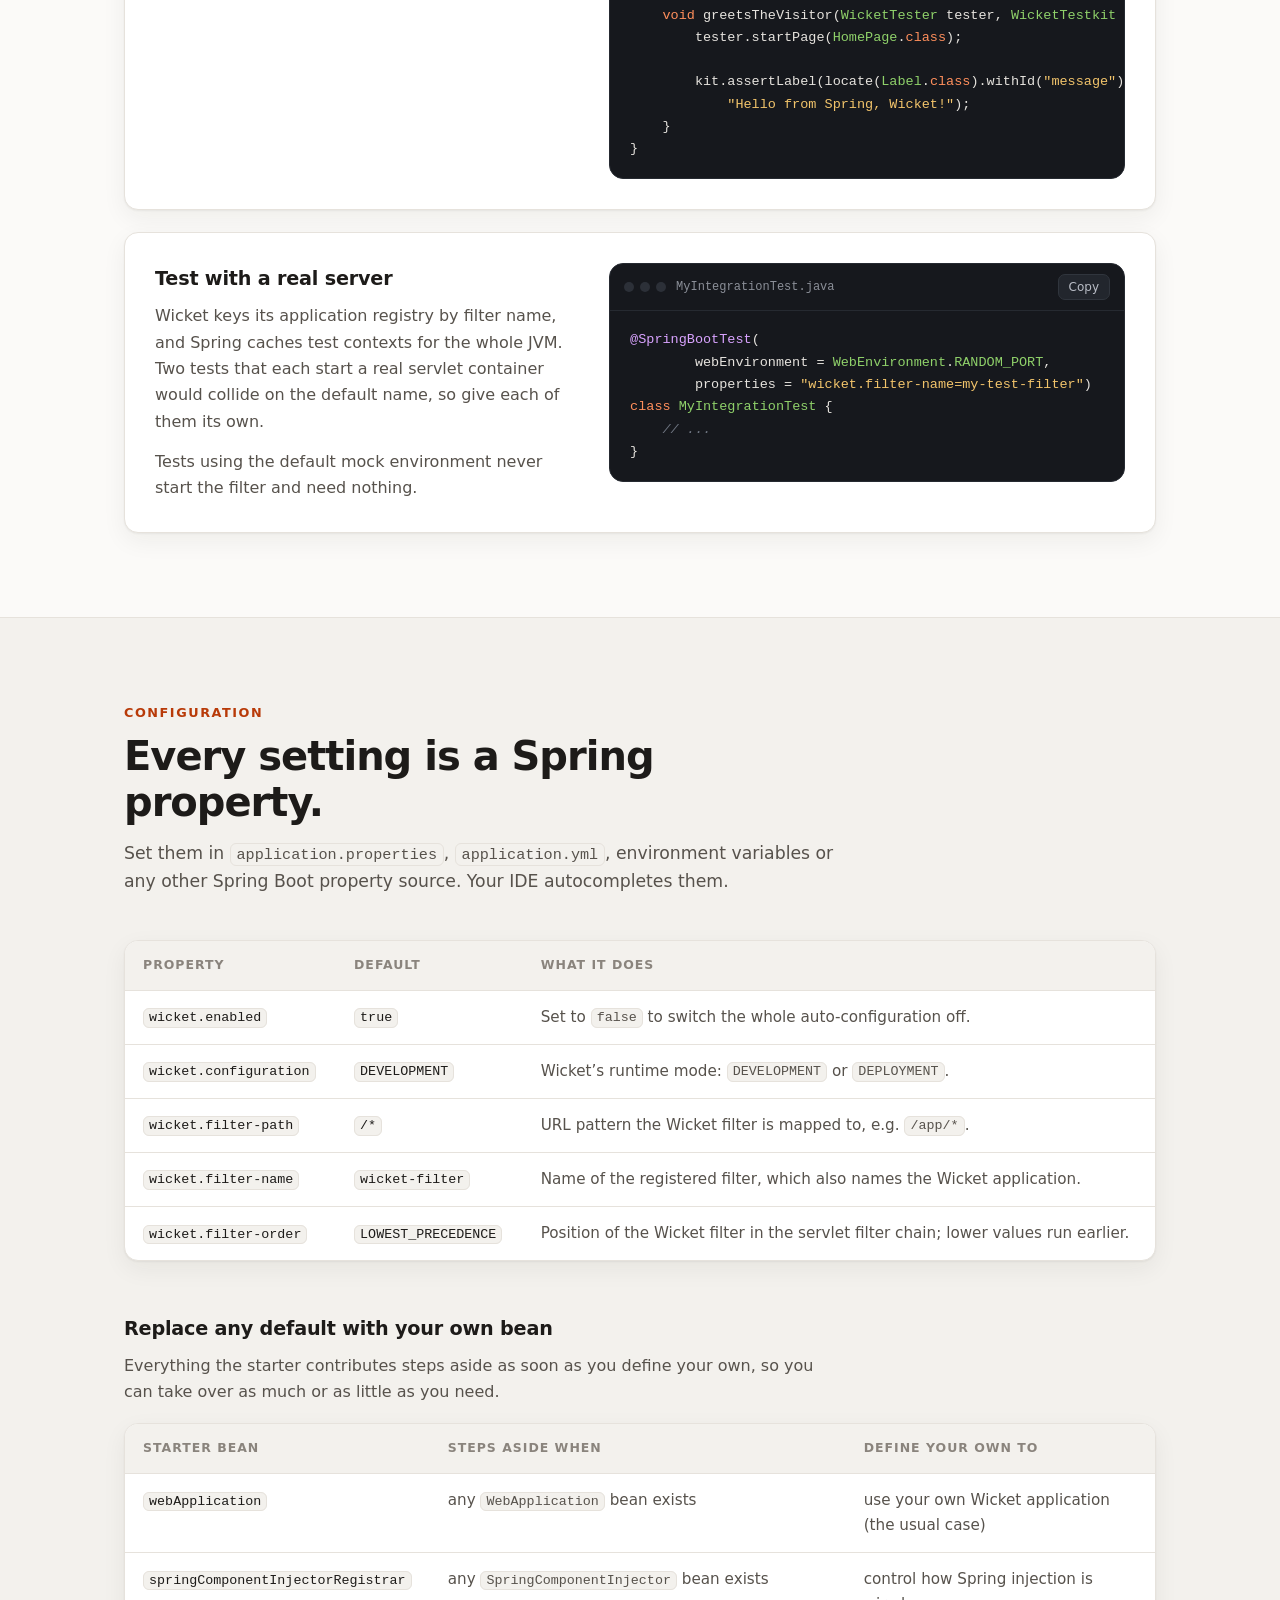
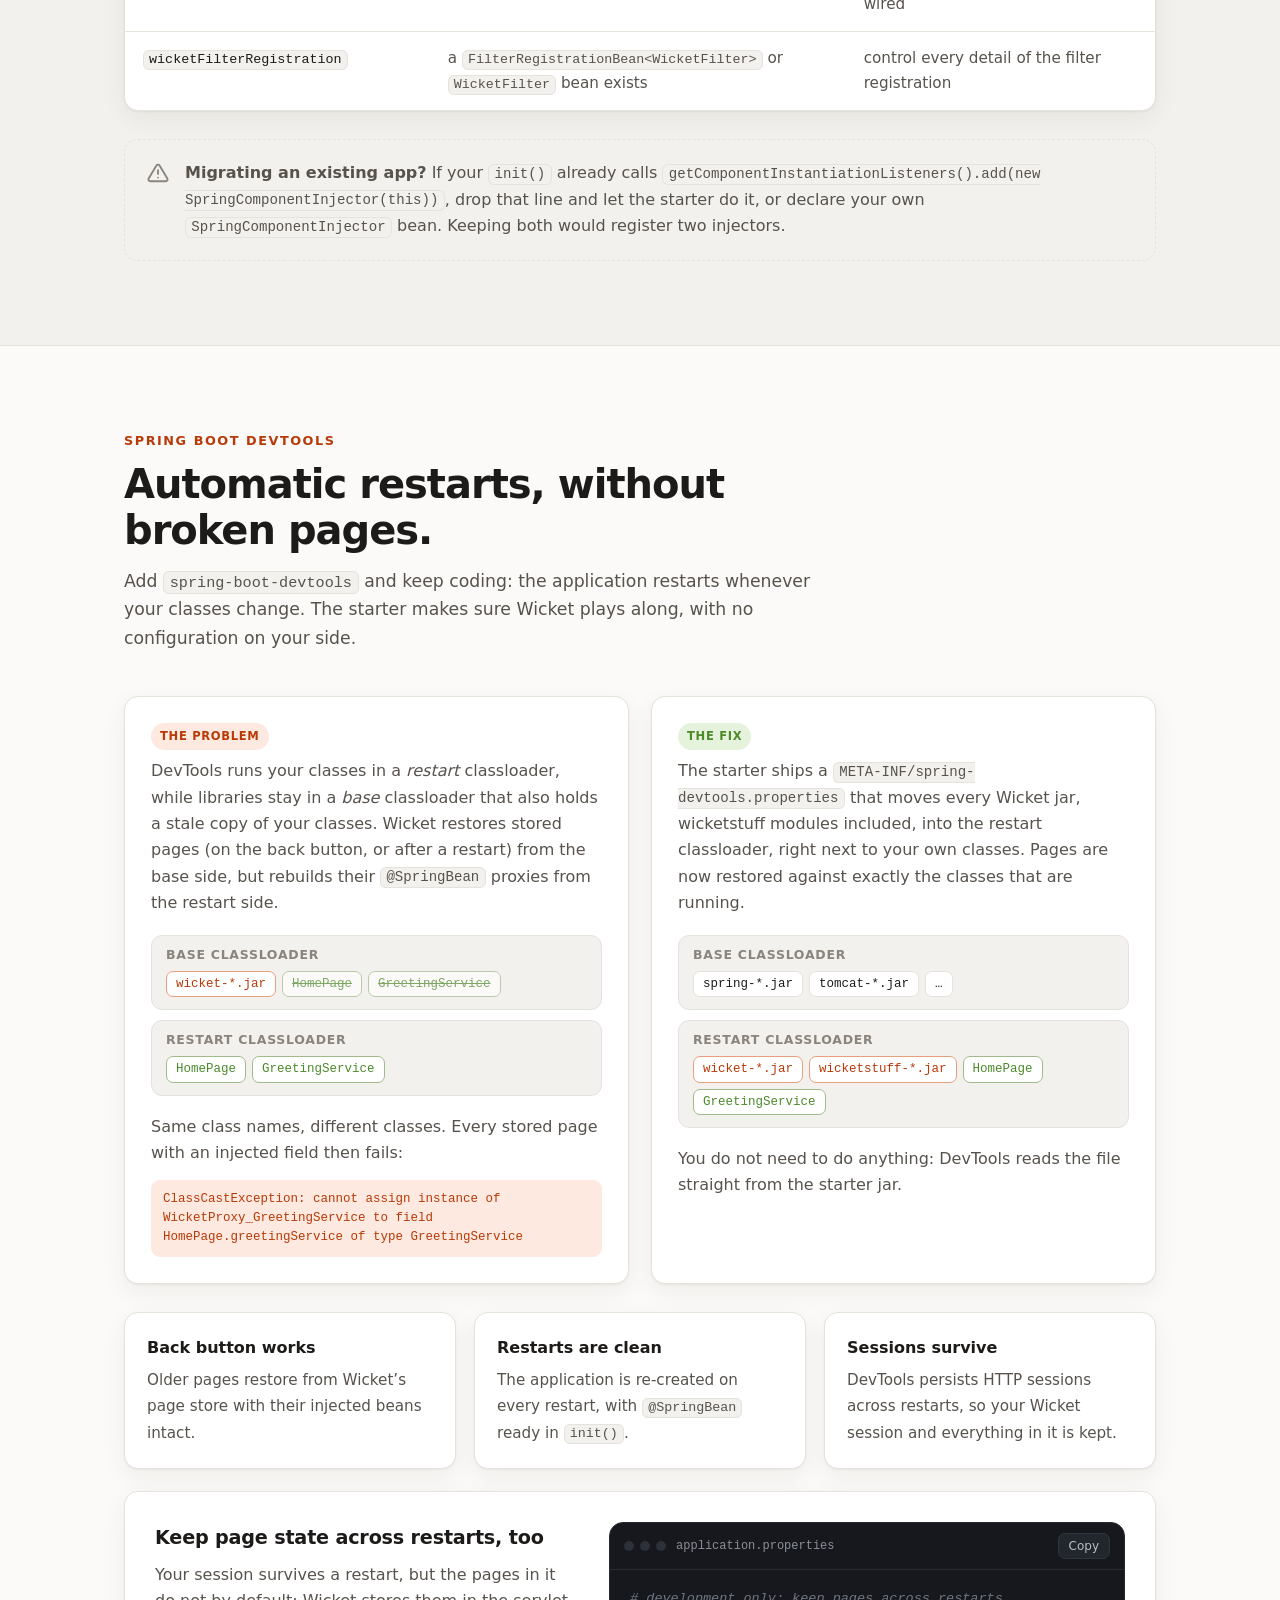
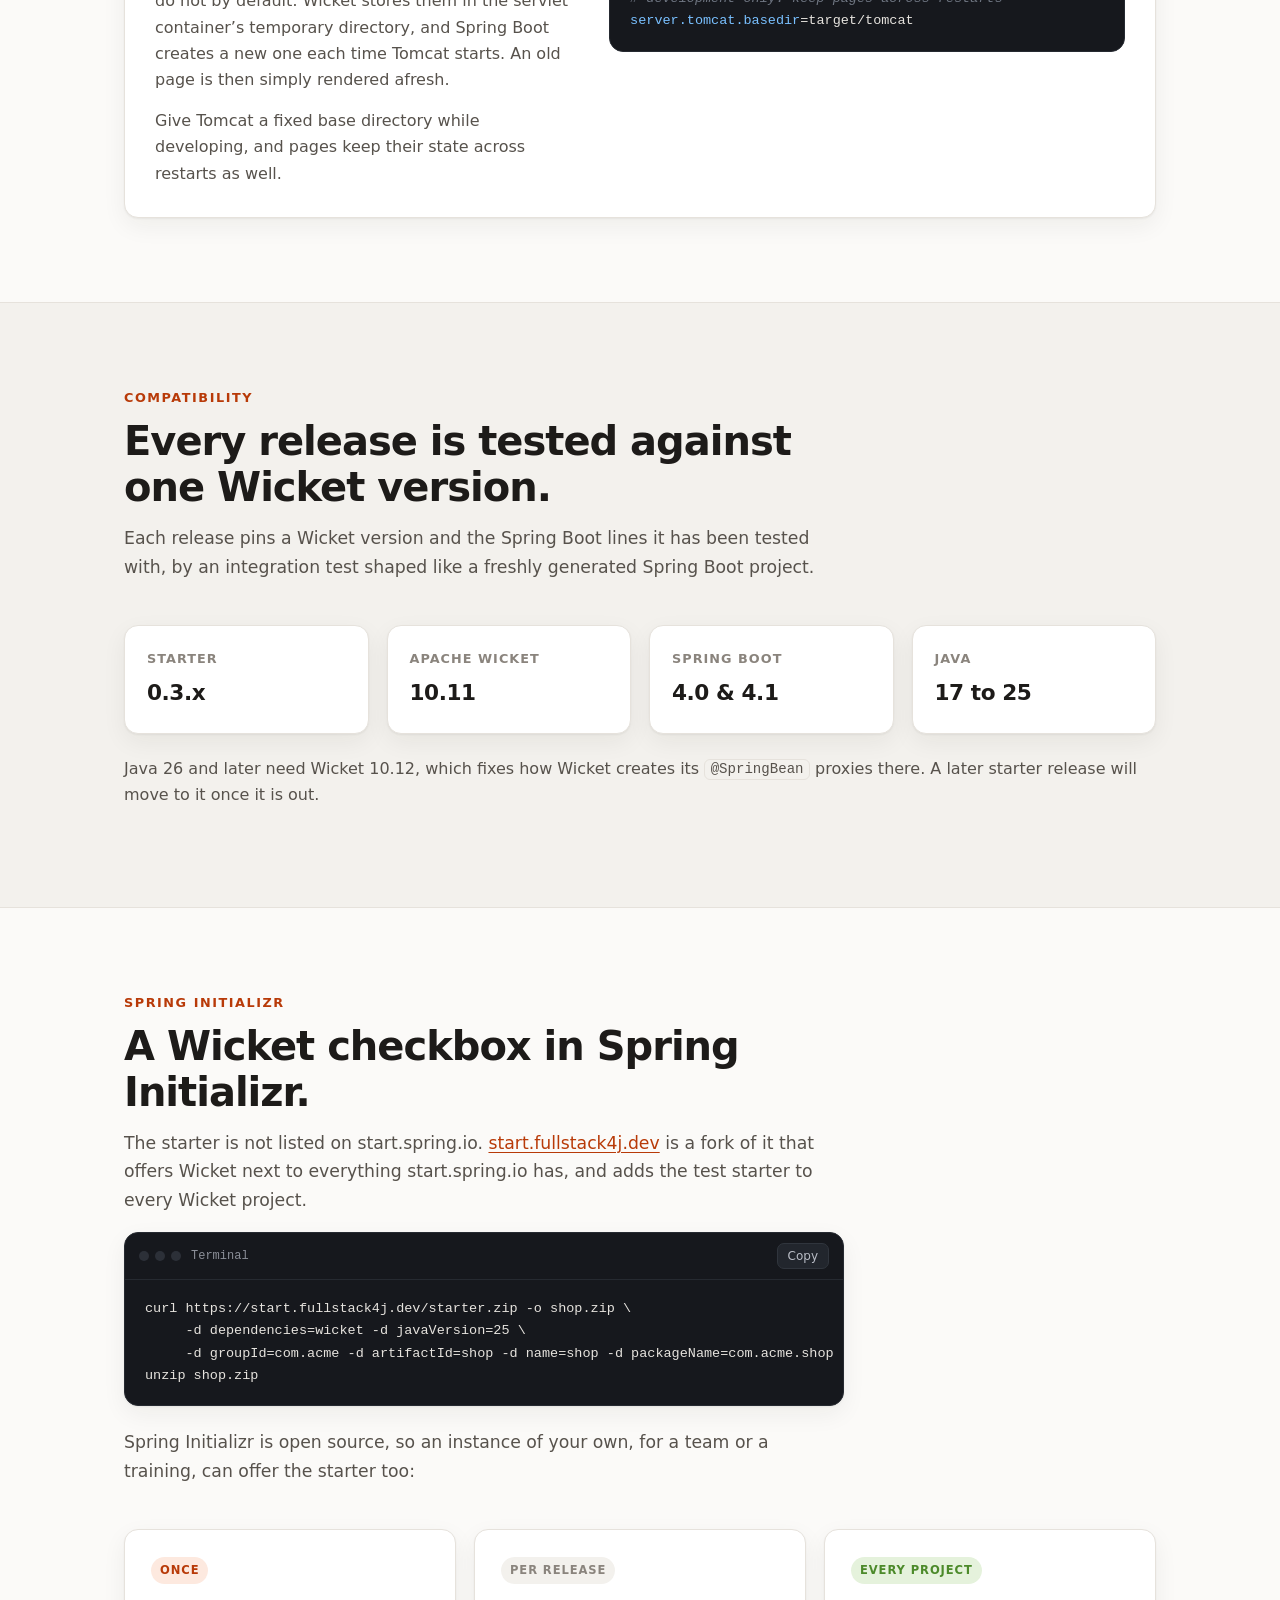
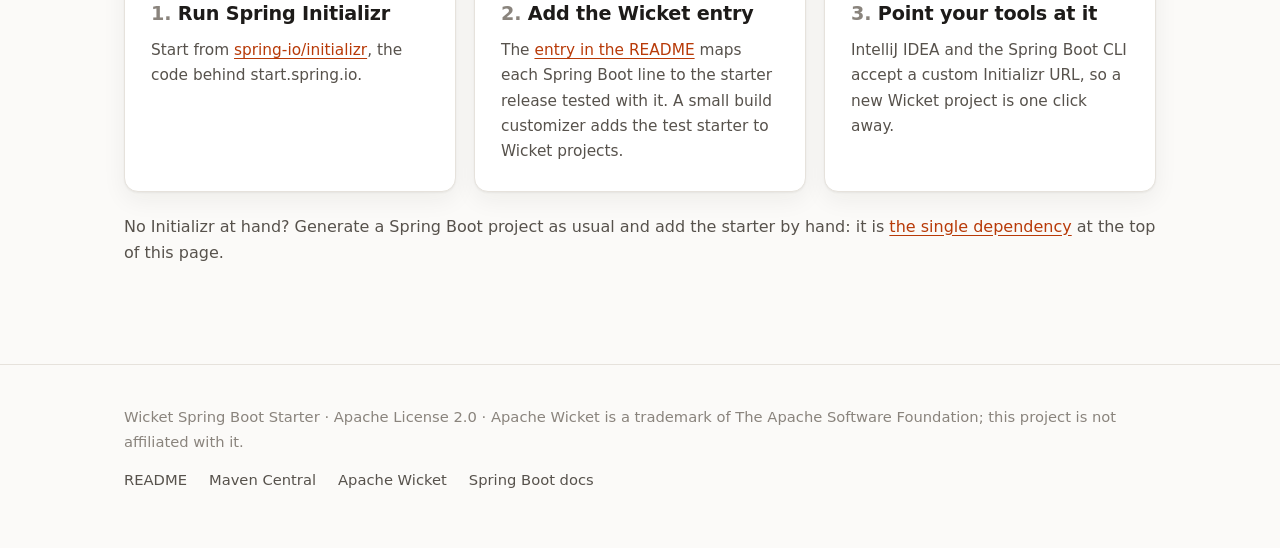
==== commit 367d3cfb: "Show how to generate a Wicket project from start.fullstack4j.dev The README and the project page nam" ====
--- a/docs/index.html
+++ b/docs/index.html
@@ -1023,6 +1023,13 @@
 					is a fork of it that offers Wicket next to everything start.spring.io has, and adds the
 					test starter to every Wicket project.
 				</p>
+				<div class="code" style="margin: 18px 0 22px">
+					<div class="code-head"><span class="dots"><i></i><i></i><i></i></span><span class="file">Terminal</span><button class="copy" type="button">Copy</button></div>
+<pre><code data-lang="bash">curl https://start.fullstack4j.dev/starter.zip -o shop.zip \
+     -d dependencies=wicket -d javaVersion=25 \
+     -d groupId=com.acme -d artifactId=shop -d name=shop -d packageName=com.acme.shop
+unzip shop.zip</code></pre>
+				</div>
 				<p>
 					Spring Initializr is open source, so an instance of your own, for a team or a training,
 					can offer the starter too:
